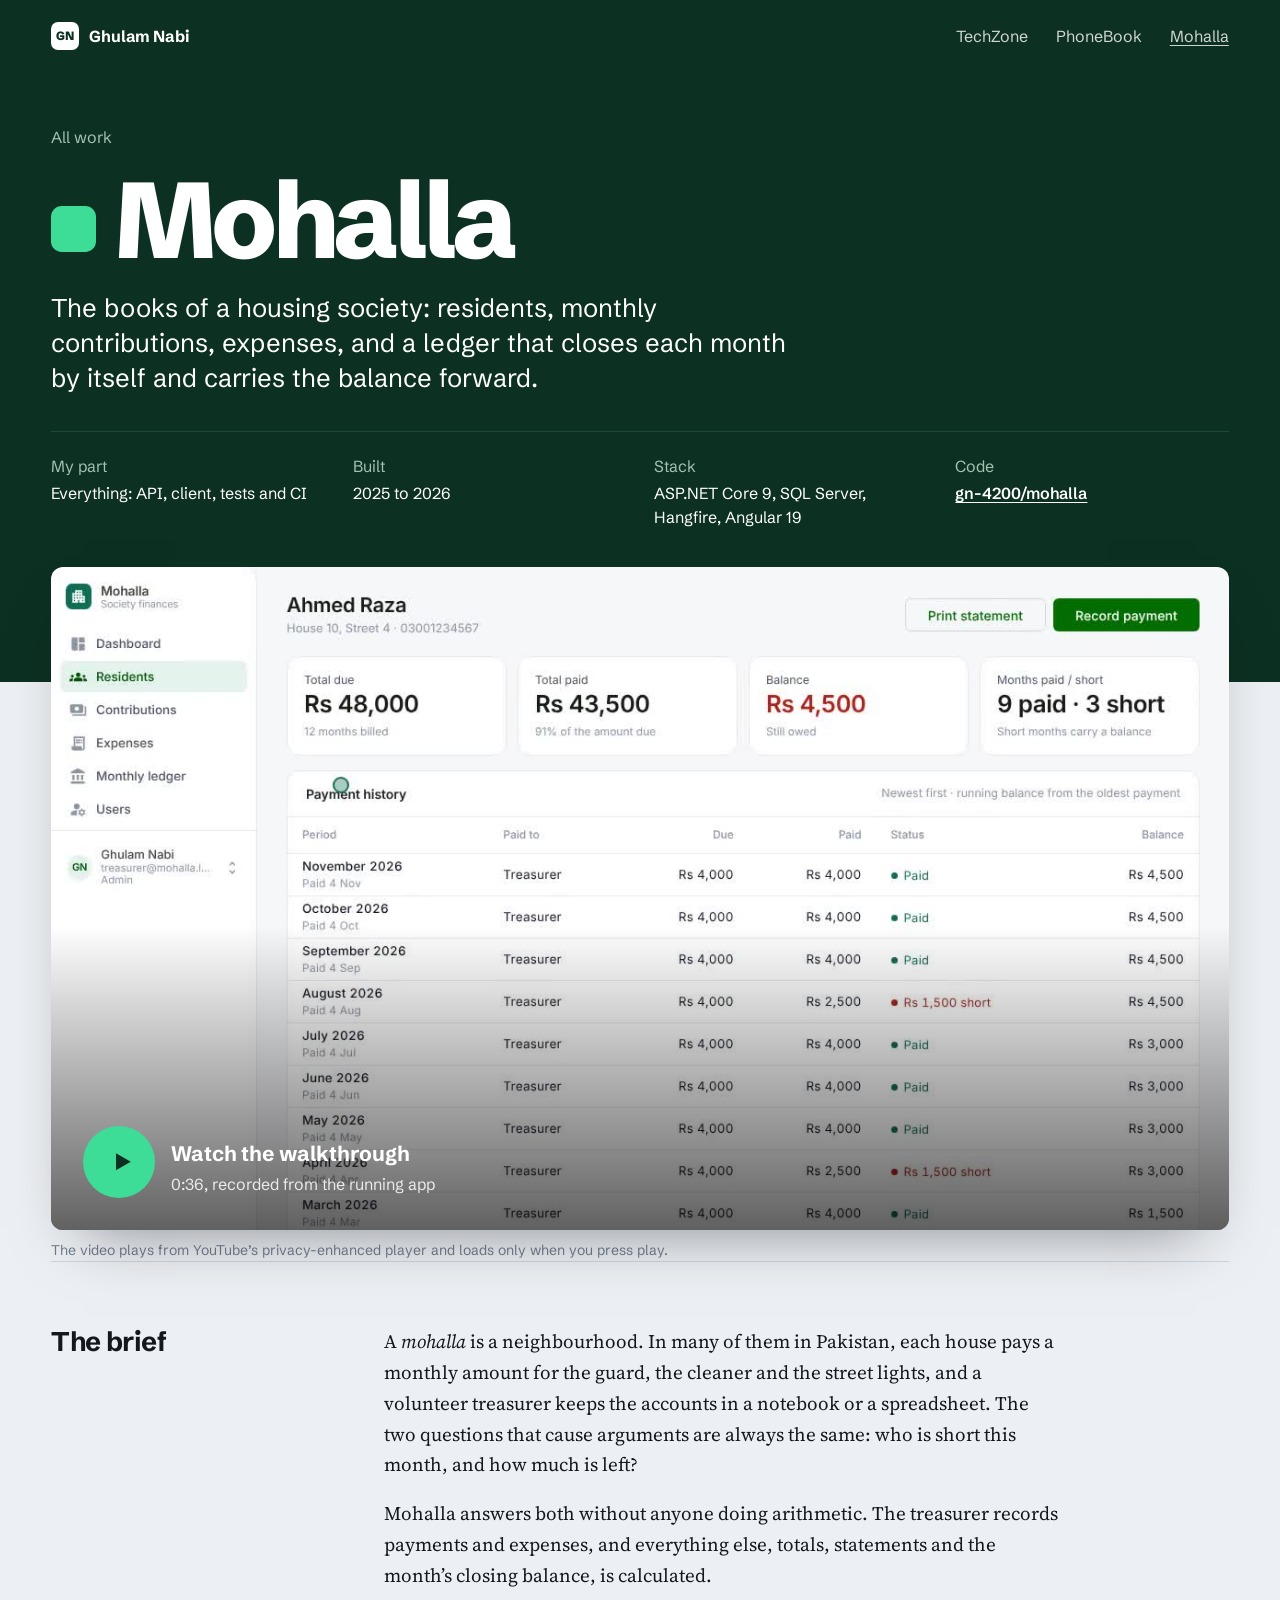
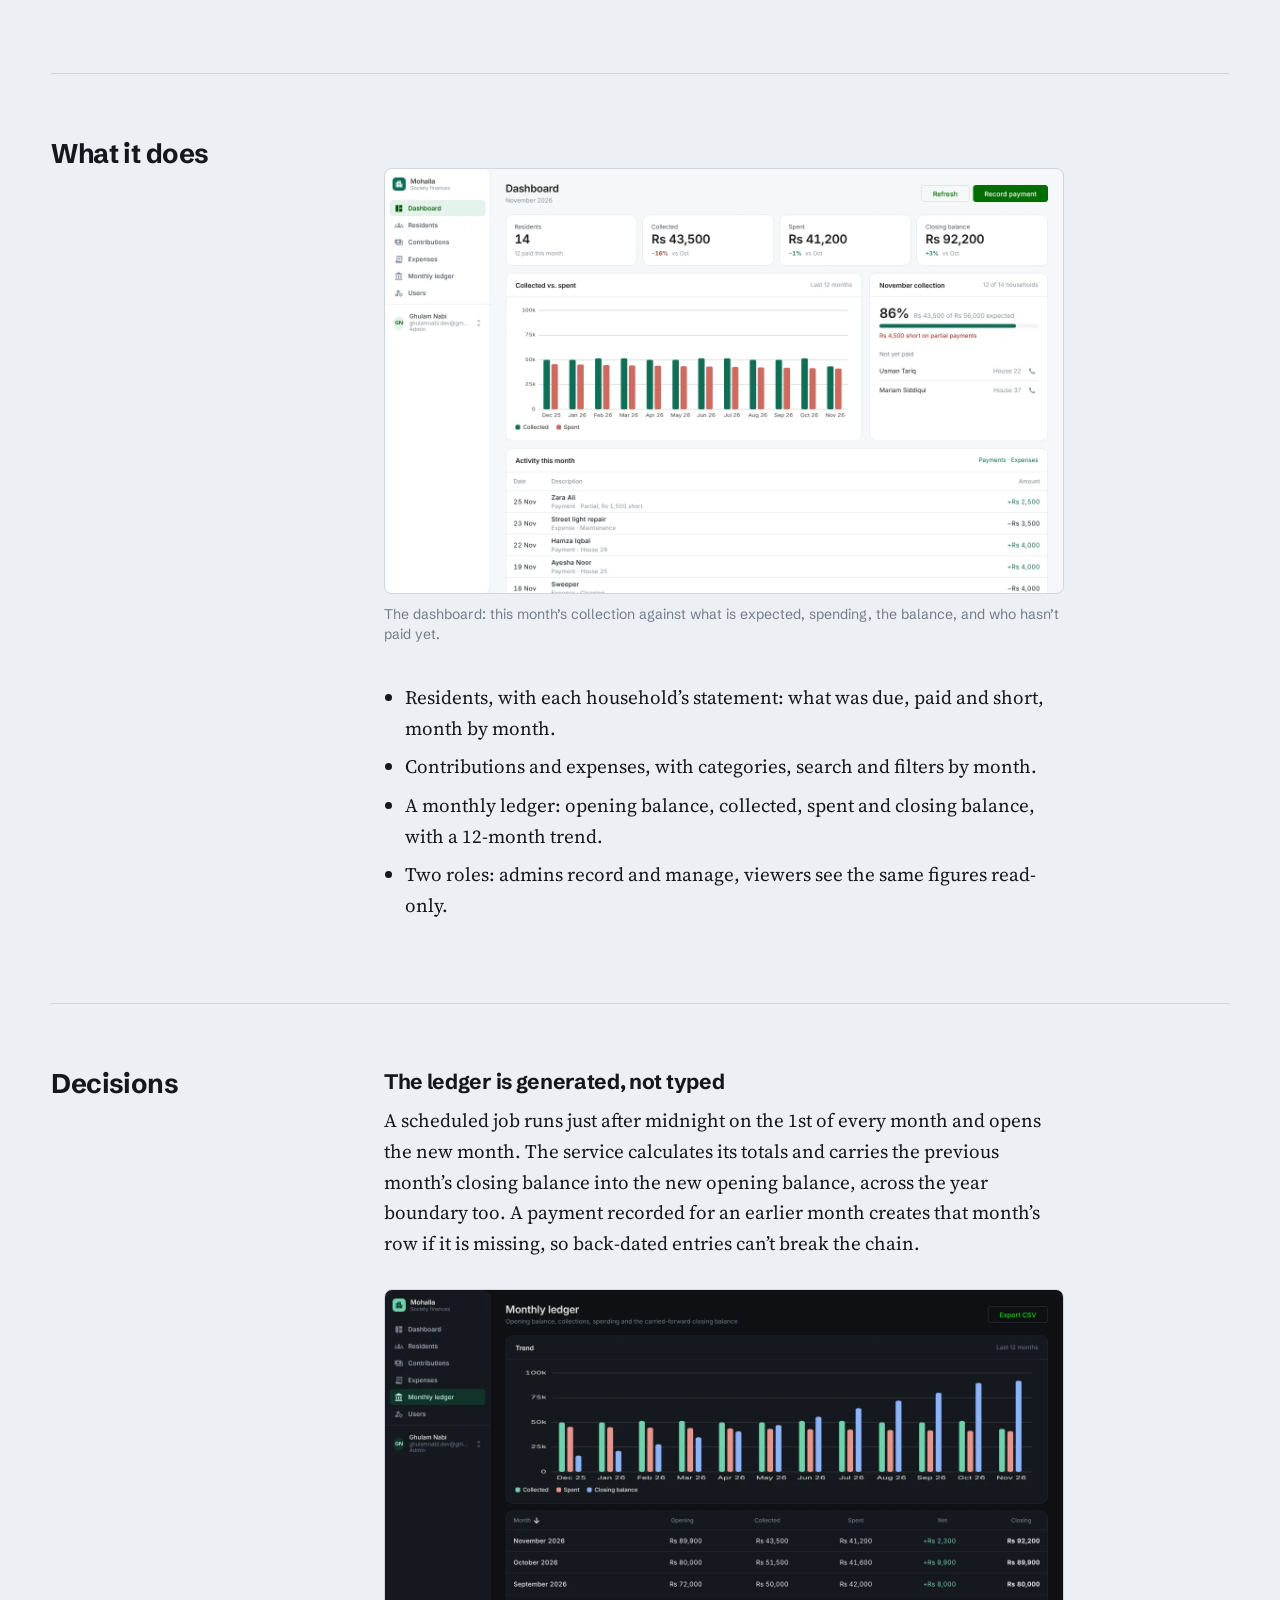
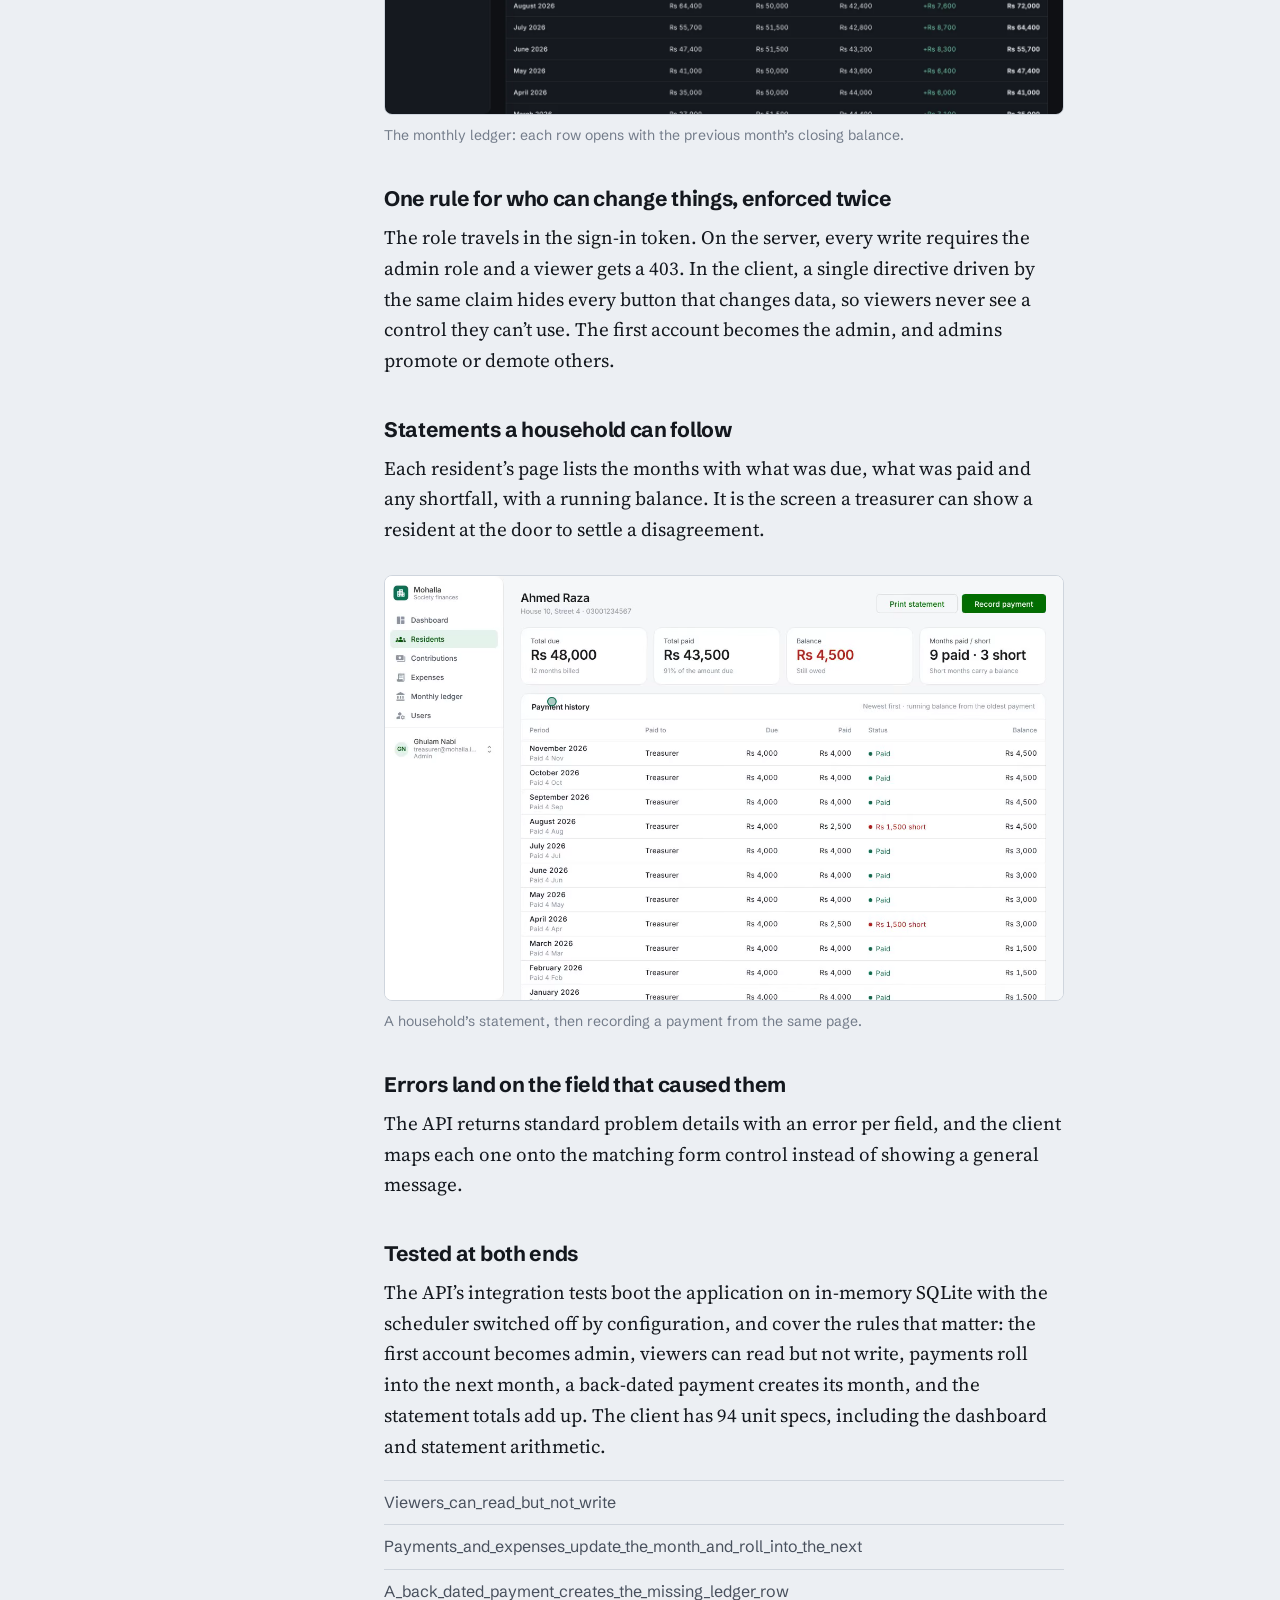
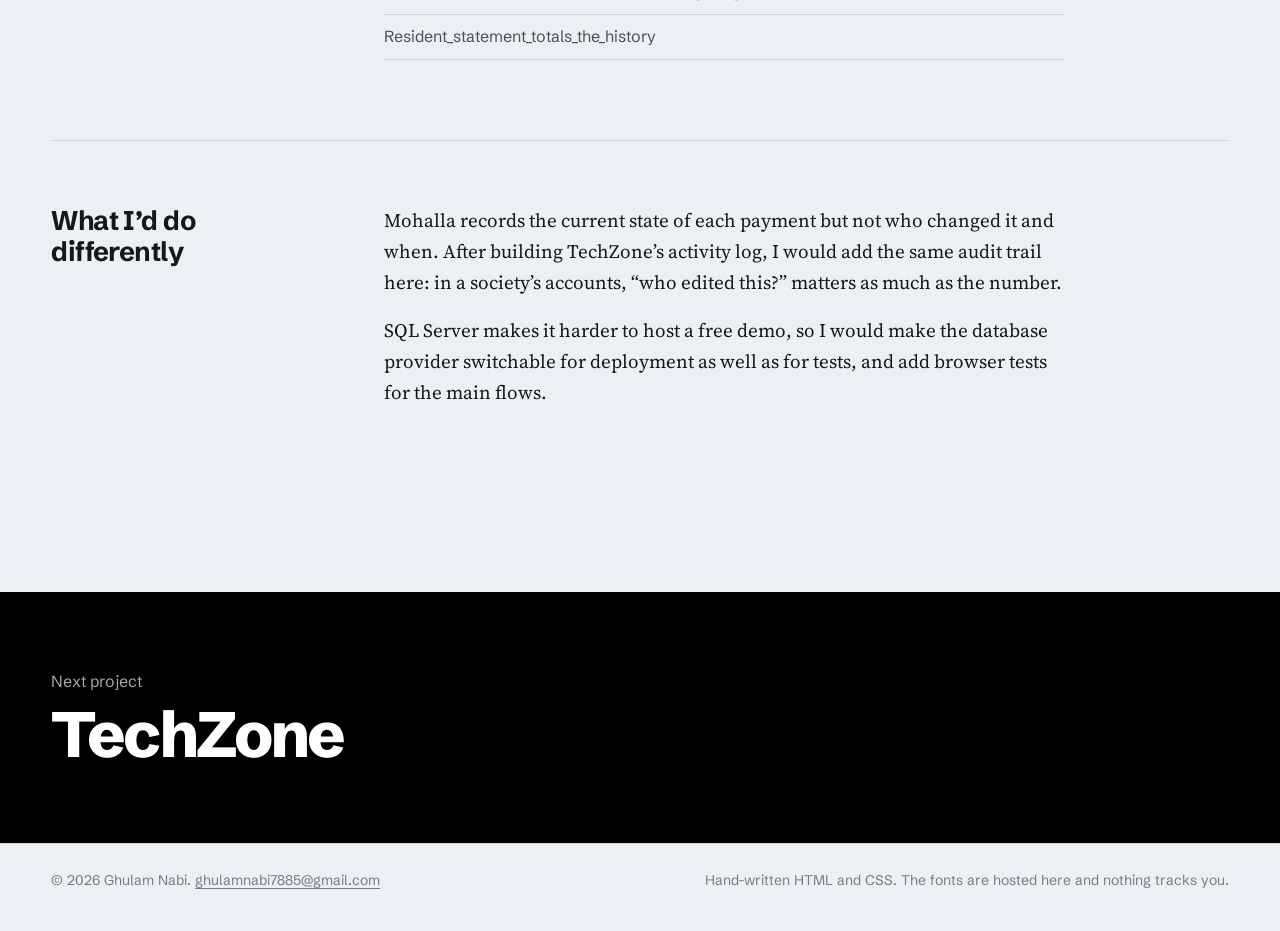
==== work/mohalla/index.html @ 9cb873d3 "Use the same e-mail address as the CV" ====
<!doctype html>
<html lang="en">
<head>
<meta charset="utf-8">
<meta name="viewport" content="width=device-width, initial-scale=1">
<title>Mohalla, housing-society finances: case study by Ghulam Nabi</title>
<meta name="description" content="How Mohalla works: a monthly ledger generated by a scheduled job, admin and viewer roles enforced in the API and the interface, and resident statements. ASP.NET Core 9, Angular 19, SQL Server.">
<meta name="color-scheme" content="light dark">
<meta property="og:title" content="Mohalla: case study">
<meta property="og:description" content="How Mohalla works: a monthly ledger generated by a scheduled job, admin and viewer roles enforced in the API and the interface, and resident statements. ASP.NET Core 9, Angular 19, SQL Server.">
<meta property="og:image" content="https://gn-4200.github.io/img/og-mohalla.png">
<meta property="og:url" content="https://gn-4200.github.io/work/mohalla/">
<meta name="twitter:card" content="summary_large_image">
<link rel="icon" href="../../favicon.svg" type="image/svg+xml">
<link rel="preload" href="../../fonts/schibsted-grotesk-latin-wght-normal.woff2" as="font" type="font/woff2" crossorigin>
<link rel="stylesheet" href="../../css/site.css">
</head>
<body>
<a class="skip" href="#case">Skip to the case study</a>
<header class="case-top band--mo">
  <div class="top">
    <div class="wrap">
      <a class="mark" href="../../" aria-label="Ghulam Nabi, home"><span class="mark__glyph" aria-hidden="true">GN</span><span class="mark__name">Ghulam Nabi</span></a>
      <nav aria-label="Projects">
        <a href="../techzone/">TechZone</a>
        <a href="../phonebook/">PhoneBook</a>
        <a href="../mohalla/" aria-current="page">Mohalla</a>
      </nav>
    </div>
  </div>
  <div class="case-hero">
    <div class="wrap">
      <a class="case-back" href="../../#work">All work</a>
      <h1><span class="band__mark" aria-hidden="true"></span>Mohalla</h1>
      <p class="lede">The books of a housing society: residents, monthly contributions, expenses, and a ledger that closes each month by itself and carries the balance forward.</p>
      <dl class="case-facts">
        <div><dt>My part</dt><dd>Everything: API, client, tests and CI</dd></div>
        <div><dt>Built</dt><dd>2025 to 2026</dd></div>
        <div><dt>Stack</dt><dd>ASP.NET Core 9, SQL Server, Hangfire, Angular 19</dd></div>
        <div><dt>Code</dt><dd><a href="https://github.com/gn-4200/mohalla">gn-4200/mohalla</a></dd></div>
      </dl>
    </div>
  </div>
</header>

<main id="case">
  <div class="watch band--mo">
    <div class="watch__box" id="player">
      <img src="../../media/mo-loop-statement-poster.jpg" alt="" loading="eager">
      <button class="watch__go" type="button" data-youtube="zd3m_JkKpFA" data-target="player" data-title="Mohalla walkthrough">
        <span class="watch__icon" aria-hidden="true"><svg viewBox="0 0 24 24" fill="currentColor"><path d="M7 4.5v15l13-7.5z"/></svg></span>
        <span><strong>Watch the walkthrough</strong><span>0:36, recorded from the running app</span></span>
      </button>
    </div>
    <p class="watch__note">The video plays from YouTube’s privacy-enhanced player and loads only when you press play.</p>
  </div>

  <article class="article case-wrap">
    <section aria-labelledby="s0"><h2 id="s0">The brief</h2><div class="prose"><p>A <em>mohalla</em> is a neighbourhood. In many of them in Pakistan, each house pays a monthly amount for the guard, the cleaner and the street lights, and a volunteer treasurer keeps the accounts in a notebook or a spreadsheet. The two questions that cause arguments are always the same: who is short this month, and how much is left?</p>
<p>Mohalla answers both without anyone doing arithmetic. The treasurer records payments and expenses, and everything else, totals, statements and the month’s closing balance, is calculated.</p></div></section>
    <section aria-labelledby="s1"><h2 id="s1">What it does</h2><div class="prose"><figure class="shot"><img src="../../img/mohalla/02-dashboard.webp" alt="Mohalla dashboard with totals, a chart and the households yet to pay" loading="lazy" decoding="async"><figcaption>The dashboard: this month’s collection against what is expected, spending, the balance, and who hasn’t paid yet.</figcaption></figure>
<ul>
<li>Residents, with each household’s statement: what was due, paid and short, month by month.</li>
<li>Contributions and expenses, with categories, search and filters by month.</li>
<li>A monthly ledger: opening balance, collected, spent and closing balance, with a 12-month trend.</li>
<li>Two roles: admins record and manage, viewers see the same figures read-only.</li>
</ul></div></section>
    <section aria-labelledby="s2"><h2 id="s2">Decisions</h2><div class="prose"><h3>The ledger is generated, not typed</h3>
<p>A scheduled job runs just after midnight on the 1st of every month and opens the new month. The service calculates its totals and carries the previous month’s closing balance into the new opening balance, across the year boundary too. A payment recorded for an earlier month creates that month’s row if it is missing, so back-dated entries can’t break the chain.</p>
<figure class="shot"><img src="../../img/mohalla/07-ledger-dark.webp" alt="Mohalla monthly ledger in dark mode with a trend chart and a table of months" loading="lazy" decoding="async"><figcaption>The monthly ledger: each row opens with the previous month’s closing balance.</figcaption></figure>
<h3>One rule for who can change things, enforced twice</h3>
<p>The role travels in the sign-in token. On the server, every write requires the admin role and a viewer gets a 403. In the client, a single directive driven by the same claim hides every button that changes data, so viewers never see a control they can’t use. The first account becomes the admin, and admins promote or demote others.</p>
<h3>Statements a household can follow</h3>
<p>Each resident’s page lists the months with what was due, what was paid and any shortfall, with a running balance. It is the screen a treasurer can show a resident at the door to settle a disagreement.</p>
<figure class="shot"><video data-loop muted loop playsinline preload="none" poster="../../media/mo-loop-statement-poster.jpg" aria-label="Mohalla resident statement, then the record payment dialog"><source src="../../media/mo-loop-statement.webm" type="video/webm"><source src="../../media/mo-loop-statement.mp4" type="video/mp4"></video><figcaption>A household’s statement, then recording a payment from the same page.</figcaption></figure>
<h3>Errors land on the field that caused them</h3>
<p>The API returns standard problem details with an error per field, and the client maps each one onto the matching form control instead of showing a general message.</p>
<h3>Tested at both ends</h3>
<p>The API’s integration tests boot the application on in-memory SQLite with the scheduler switched off by configuration, and cover the rules that matter: the first account becomes admin, viewers can read but not write, payments roll into the next month, a back-dated payment creates its month, and the statement totals add up. The client has 94 unit specs, including the dashboard and statement arithmetic.</p>
<ul class="tests">
<li>Viewers_can_read_but_not_write</li>
<li>Payments_and_expenses_update_the_month_and_roll_into_the_next</li>
<li>A_back_dated_payment_creates_the_missing_ledger_row</li>
<li>Resident_statement_totals_the_history</li>
</ul></div></section>
    <section aria-labelledby="s3"><h2 id="s3">What I’d do differently</h2><div class="prose"><p>Mohalla records the current state of each payment but not who changed it and when. After building TechZone’s activity log, I would add the same audit trail here: in a society’s accounts, “who edited this?” matters as much as the number.</p>
<p>SQL Server makes it harder to host a free demo, so I would make the database provider switchable for deployment as well as for tests, and add browser tests for the main flows.</p></div></section>
  </article>
</main>

<a class="next band--tz" href="../techzone/">
  <span class="wrap" style="display:block"><span class="next__label">Next project</span><strong>TechZone</strong></span>
</a>

<footer class="foot">
  <div class="wrap">
    <span>© 2026 Ghulam Nabi. <a href="mailto:ghulamnabi7885@gmail.com">ghulamnabi7885@gmail.com</a></span>
    <span>Hand-written HTML and CSS. The fonts are hosted here and nothing tracks you.</span>
  </div>
</footer>
<script src="../../js/site.js" defer></script>
</body>
</html>
---- css/site.css ----
/* gn-4200.github.io: Ghulam Nabi.
   The site is quiet ink on cool paper; each project brings its own colours (TechZone, PhoneBook, Mohalla). */

@font-face { font-family: "Schibsted Grotesk"; src: url("../fonts/schibsted-grotesk-latin-wght-normal.woff2") format("woff2"); font-weight: 400 900; font-display: swap; }
@font-face { font-family: "Source Serif 4"; src: url("../fonts/source-serif-4-latin-opsz-normal.woff2") format("woff2"); font-weight: 200 900; font-display: swap; }
@font-face { font-family: "Source Serif 4"; src: url("../fonts/source-serif-4-latin-opsz-italic.woff2") format("woff2"); font-weight: 200 900; font-style: italic; font-display: swap; }

:root {
  --paper: #eceff3;
  --surface: #f7f8fa;
  --ink: #14181e;
  --ink-2: #48505d;
  --ink-3: #737c8a;
  --rule: #cfd5dd;
  --focus: #14181e;

  /* the projects' own identities */
  --tz-bg: #000; --tz-ink: #fff; --tz-accent: #ffd400; --tz-sub: #a7a7a7; --tz-rule: #2b2b2b;
  --pb-bg: #4338ca; --pb-ink: #fff; --pb-accent: #fff; --pb-sub: #c7c9f4; --pb-rule: #5b52d6;
  --mo-bg: #0c3021; --mo-ink: #fff; --mo-accent: #3ddc97; --mo-sub: #a3c2b4; --mo-rule: #1c4a37;

  --sans: "Schibsted Grotesk", "Helvetica Neue", Arial, sans-serif;
  --serif: "Source Serif 4", Georgia, serif;

  --s-1: 14px; --s0: 16px; --s1: 18px; --s2: 21px; --s3: 27px; --s4: 36px; --s5: clamp(34px, 4.6vw, 52px); --s6: clamp(48px, 8.4vw, 116px);
  --gutter: clamp(16px, 4vw, 56px);
  --max: 1320px;
  --read: 680px;
  --r: 10px;
}

@media (prefers-color-scheme: dark) {
  :root {
    --paper: #111419; --surface: #171b21; --ink: #e9ecf0; --ink-2: #aeb5c0; --ink-3: #848c99; --rule: #2a3039; --focus: #e9ecf0;
  }
}

*, *::before, *::after { box-sizing: border-box; }
html { -webkit-text-size-adjust: 100%; scroll-behavior: smooth; }
@media (prefers-reduced-motion: reduce) { html { scroll-behavior: auto; } }
body {
  margin: 0; background: var(--paper); color: var(--ink);
  font: 400 var(--s1)/1.55 var(--sans); font-feature-settings: "ss01", "cv01";
  -webkit-font-smoothing: antialiased; text-rendering: optimizeLegibility;
}
img, video, iframe { display: block; max-width: 100%; }
a { color: inherit; text-decoration-thickness: 1px; text-underline-offset: .2em; }
a:hover { text-decoration-thickness: 2px; }
:focus-visible { outline: 2px solid var(--focus); outline-offset: 3px; border-radius: 3px; }
.band :focus-visible { outline-color: currentColor; }
p { margin: 0 0 1em; }
h1, h2, h3 { margin: 0; font-weight: 700; letter-spacing: -.02em; line-height: 1.08; }
.wrap { max-width: var(--max); margin: 0 auto; padding: 0 var(--gutter); }
.skip { position: absolute; left: -9999px; top: 8px; background: var(--ink); color: var(--paper); padding: 8px 12px; z-index: 10; }
.skip:focus { left: 8px; }
.visually-hidden { position: absolute !important; width: 1px; height: 1px; overflow: hidden; clip: rect(0 0 0 0); white-space: nowrap; }

/* ---------- header ---------- */
.top { position: relative; z-index: 2; }
.top .wrap { display: flex; align-items: center; gap: 24px; height: 72px; }
.mark { display: inline-flex; align-items: center; gap: 10px; font-weight: 700; font-size: var(--s0); text-decoration: none; letter-spacing: -.01em; }
.mark__glyph { width: 28px; height: 28px; border-radius: 7px; background: var(--ink); color: var(--paper); display: grid; place-items: center; font-size: 12px; font-weight: 800; letter-spacing: 0; }
.top nav { margin-left: auto; display: flex; gap: clamp(14px, 2.4vw, 28px); font-size: var(--s0); }
.top nav a { text-decoration: none; color: var(--ink-2); }
.top nav a:hover, .top nav a[aria-current="page"] { color: var(--ink); text-decoration: underline; }
@media (max-width: 560px) { .top nav .opt { display: none; } }

/* ---------- hero ---------- */
.hero { padding: clamp(24px, 5vw, 64px) 0 clamp(56px, 8vw, 104px); }
.hero .wrap { display: grid; grid-template-columns: minmax(0, 5fr) minmax(0, 7fr); gap: clamp(28px, 4.5vw, 72px); align-items: center; }
.hero h1 { font-size: var(--s6); font-weight: 800; letter-spacing: -.045em; line-height: .9; margin-bottom: clamp(20px, 2.6vw, 32px); }
.hero h1 span { display: block; }
.hero__lede { font-size: clamp(19px, 1.7vw, 23px); line-height: 1.45; max-width: 31em; color: var(--ink); margin-bottom: 28px; }
.facts { margin: 0 0 28px; display: grid; grid-template-columns: auto minmax(0, 1fr); gap: 8px 18px; font-size: var(--s0); line-height: 1.45; }
.facts dt { color: var(--ink-3); }
.facts dd { margin: 0; color: var(--ink-2); }
.facts dd strong { color: var(--ink); font-weight: 600; }
.links { display: flex; flex-wrap: wrap; gap: 10px 22px; font-size: var(--s0); font-weight: 600; }
.btn { display: inline-flex; align-items: center; gap: 8px; height: 46px; padding: 0 20px; border-radius: 999px; background: var(--ink); color: var(--paper); text-decoration: none; font-weight: 600; }
.btn:hover { text-decoration: none; filter: brightness(1.15); }
.links a:not(.btn) { align-self: center; }

/* the bench: one frame playing the three products in turn */
.bench { margin: 0; }
.bench__frame {
  position: relative; aspect-ratio: 16 / 9; border-radius: 14px; overflow: hidden;
  background: var(--tz-bg); padding: 10px; transition: background-color .5s ease;
  box-shadow: 0 30px 60px -30px rgba(20, 24, 30, .45);
}
.bench__frame video { width: 100%; height: 100%; object-fit: cover; border-radius: 6px; background: #fff; }
.bench[data-project="pb"] .bench__frame { background: var(--pb-bg); }
.bench[data-project="mo"] .bench__frame { background: var(--mo-bg); }
.bench__bar { display: flex; gap: 6px; margin-top: 14px; }
.bench__tab {
  flex: 1; min-width: 0; text-align: left; border: 0; background: none; padding: 10px 0 0; cursor: pointer;
  font: 600 var(--s-1)/1.3 var(--sans); color: var(--ink-3); border-top: 2px solid var(--rule); position: relative;
}
.bench__tab::before { content: ""; position: absolute; left: 0; top: -2px; height: 2px; width: 0; background: var(--ink); }
.bench__tab[aria-selected="true"] { color: var(--ink); }
.bench__tab[aria-selected="true"]::before { width: var(--progress, 0%); }
.bench__tab small { display: block; font-weight: 400; color: var(--ink-3); margin-top: 2px; }
.bench__tab:hover { color: var(--ink); }
@media (max-width: 900px) {
  .hero .wrap { grid-template-columns: minmax(0, 1fr); }
  .bench__tab small { display: none; }
}

/* ---------- section heads (home) ---------- */
.head { padding-top: clamp(40px, 6vw, 80px); padding-bottom: clamp(20px, 3vw, 32px); }
.head h2 { font-size: var(--s5); letter-spacing: -.035em; max-width: 14em; }
.head p { margin: 14px 0 0; max-width: 36em; color: var(--ink-2); font-size: var(--s1); }

/* ---------- project bands ---------- */
.band { color: var(--b-ink); background: var(--b-bg); }
.band--tz { --b-bg: var(--tz-bg); --b-ink: var(--tz-ink); --b-accent: var(--tz-accent); --b-sub: var(--tz-sub); --b-rule: var(--tz-rule); }
.band--pb { --b-bg: var(--pb-bg); --b-ink: var(--pb-ink); --b-accent: var(--pb-accent); --b-sub: var(--pb-sub); --b-rule: var(--pb-rule); }
.band--mo { --b-bg: var(--mo-bg); --b-ink: var(--mo-ink); --b-accent: var(--mo-accent); --b-sub: var(--mo-sub); --b-rule: var(--mo-rule); }
.band .wrap { display: grid; grid-template-columns: minmax(0, 7fr) minmax(0, 5fr); gap: clamp(28px, 4vw, 64px); padding-top: clamp(48px, 6vw, 88px); padding-bottom: clamp(48px, 6vw, 88px); align-items: start; }
.band__media { margin: 0; position: sticky; top: 28px; }
@media (max-width: 900px) { .band__media { position: static; } }
.band__media video, .band__media img { width: 100%; aspect-ratio: 16 / 9; object-fit: cover; border-radius: 8px; background: #fff; }
.band__media figcaption { margin-top: 12px; font-size: var(--s-1); color: var(--b-sub); }
.band__kind { margin: 0 0 14px; font-size: var(--s0); color: var(--b-sub); }
.band h3 { font-size: clamp(40px, 5.4vw, 76px); font-weight: 800; letter-spacing: -.045em; line-height: .95; }
.band__mark { display: inline-block; width: .42em; height: .42em; background: var(--b-accent); margin-right: .16em; vertical-align: .08em; }
.band--pb .band__mark, .band--mo .band__mark { border-radius: .1em; }
.band__lede { font-size: var(--s2); line-height: 1.4; margin: 18px 0 24px; max-width: 26em; }
.band ul { list-style: none; margin: 0 0 26px; padding: 0; border-top: 1px solid var(--b-rule); }
.band li { padding: 13px 0; border-bottom: 1px solid var(--b-rule); font-size: var(--s0); line-height: 1.5; }
.band li strong { display: block; font-size: var(--s1); font-weight: 600; margin-bottom: 2px; }
.band li span { color: var(--b-sub); }
.band__stack { font-size: var(--s-1); color: var(--b-sub); margin-bottom: 26px; }
.band__links { display: flex; flex-wrap: wrap; align-items: center; gap: 12px 22px; font-size: var(--s0); font-weight: 600; }
.band .btn { background: var(--b-accent); color: var(--b-bg); }
.band--pb .btn { color: var(--pb-bg); }
.band a:not(.btn) { color: var(--b-ink); }
.play { border: 0; background: none; color: inherit; font: inherit; padding: 0; cursor: pointer; text-decoration: underline; text-underline-offset: .2em; text-decoration-thickness: 1px; }
.play:hover { text-decoration-thickness: 2px; }
@media (max-width: 900px) { .band .wrap { grid-template-columns: minmax(0, 1fr); } }

/* ---------- other work, experience, education ---------- */
.rows { border-top: 1px solid var(--rule); margin: 0; padding: 0; list-style: none; }
.row { display: grid; grid-template-columns: minmax(120px, 2fr) minmax(0, 7fr) minmax(0, 3fr); gap: 8px 32px; padding: 24px 0; border-bottom: 1px solid var(--rule); }
.row__when { color: var(--ink-3); font-size: var(--s0); font-variant-numeric: tabular-nums; }
.row h3 { font-size: var(--s2); letter-spacing: -.015em; line-height: 1.25; margin-bottom: 6px; }
.row h3 small { font-weight: 400; color: var(--ink-2); font-size: var(--s1); letter-spacing: 0; }
.row p { color: var(--ink-2); font-size: var(--s0); margin: 0; max-width: 40em; }
.row p + p { margin-top: 8px; }
.row__aside { font-size: var(--s0); color: var(--ink-2); }
.row__aside a { font-weight: 600; color: var(--ink); }
.figure { display: grid; grid-template-columns: auto auto; gap: 2px 16px; justify-content: start; margin-top: 12px; font-size: var(--s-1); color: var(--ink-3); }
.figure b { font-size: var(--s3); color: var(--ink); font-weight: 700; letter-spacing: -.02em; line-height: 1; font-variant-numeric: tabular-nums; }
@media (max-width: 760px) { .row { grid-template-columns: minmax(0, 1fr); } }

.two { display: grid; grid-template-columns: minmax(0, 1fr) minmax(0, 1fr); gap: 0 clamp(28px, 4vw, 64px); }
@media (max-width: 860px) { .two { grid-template-columns: minmax(0, 1fr); } }
.list { list-style: none; margin: 0; padding: 0; border-top: 1px solid var(--rule); font-size: var(--s0); }
.list li { display: grid; grid-template-columns: 7.5em minmax(0, 1fr); gap: 16px; padding: 12px 0; border-bottom: 1px solid var(--rule); color: var(--ink-2); }
.list li > span:first-child { color: var(--ink-3); font-variant-numeric: tabular-nums; }
.list strong { color: var(--ink); font-weight: 600; }

/* ---------- contact + footer ---------- */
.contact { padding: clamp(64px, 9vw, 128px) 0 clamp(48px, 6vw, 80px); }
.contact h2 { font-size: var(--s5); letter-spacing: -.035em; max-width: 13em; }
.contact p { margin: 18px 0 30px; color: var(--ink-2); max-width: 34em; }
.contact__mail { font-size: clamp(26px, 4.6vw, 60px); font-weight: 700; letter-spacing: -.035em; line-height: 1.05; overflow-wrap: anywhere; }
.contact .links { margin-top: 28px; }
.foot { border-top: 1px solid var(--rule); padding: 26px 0 40px; color: var(--ink-3); font-size: var(--s-1); }
.foot .wrap { display: flex; flex-wrap: wrap; gap: 8px 24px; justify-content: space-between; }

/* ---------- case study pages ---------- */
.case-top { color: var(--b-ink); background: var(--b-bg); }
.case-top .top a, .case-top .top nav a { color: var(--b-ink); }
.case-top .mark__glyph { background: var(--b-ink); color: var(--b-bg); }
.case-top :focus-visible { outline-color: currentColor; }
.case-hero h1 .band__mark { vertical-align: .06em; }
.case-top .top nav a { opacity: .8; }
.case-top .top nav a:hover { opacity: 1; }
.case-hero .wrap { padding-top: clamp(24px, 4vw, 56px); padding-bottom: clamp(40px, 5vw, 64px); }
.case-hero h1 { font-size: var(--s6); font-weight: 800; letter-spacing: -.05em; line-height: .9; }
.band--tz .case-hero h1, .case-top.band--tz h1 { font-stretch: 80%; }
.case-hero .lede { font-size: clamp(20px, 2vw, 26px); line-height: 1.38; max-width: 30em; margin: 22px 0 34px; }
.case-facts { display: grid; grid-template-columns: repeat(4, minmax(0, 1fr)); gap: 18px 28px; margin: 0; padding-top: 22px; border-top: 1px solid var(--b-rule); font-size: var(--s0); }
.case-facts dt { color: var(--b-sub); margin-bottom: 4px; }
.case-facts dd { margin: 0; line-height: 1.45; }
.case-facts a { font-weight: 600; }
@media (max-width: 860px) { .case-facts { grid-template-columns: repeat(2, minmax(0, 1fr)); } }

.watch { position: relative; margin: 0 auto; max-width: var(--max); padding: 0 var(--gutter); transform: translateY(0); }
.watch__box { position: relative; aspect-ratio: 16 / 9; border-radius: 12px; overflow: hidden; background: #000; box-shadow: 0 30px 60px -32px rgba(20, 24, 30, .5); }
.watch__box img, .watch__box iframe { position: absolute; inset: 0; width: 100%; height: 100%; border: 0; object-fit: cover; object-position: top; }
.watch__go {
  position: absolute; inset: 0; display: flex; align-items: flex-end; gap: 16px; padding: clamp(16px, 3vw, 32px); border: 0; cursor: pointer; text-align: left;
  background: linear-gradient(to top, rgba(0,0,0,.62), rgba(0,0,0,0) 46%); color: #fff; font: inherit;
}
.watch__icon { flex: none; width: clamp(52px, 6vw, 72px); height: clamp(52px, 6vw, 72px); border-radius: 50%; background: var(--b-accent); color: var(--b-bg); display: grid; place-items: center; }
.watch__icon svg { width: 38%; height: 38%; margin-left: 6%; }
.watch__go strong { display: block; font-size: var(--s2); }
.watch__go span span { font-size: var(--s0); opacity: .85; }
.watch__go:hover .watch__icon { transform: scale(1.05); }
.watch__note { margin: 10px 0 0; font-size: var(--s-1); color: var(--ink-3); }
.case-wrap { padding-top: clamp(40px, 5vw, 72px); }

.article { max-width: var(--max); margin: 0 auto; padding: 0 var(--gutter) clamp(56px, 8vw, 104px); }
.article section { display: grid; grid-template-columns: minmax(0, 3fr) minmax(0, 9fr); gap: 12px clamp(24px, 4vw, 64px); padding: clamp(36px, 5vw, 64px) 0; border-top: 1px solid var(--rule); }
.article section > h2 { font-size: var(--s3); letter-spacing: -.02em; line-height: 1.15; }
.prose { min-width: 0; font-family: var(--serif); font-size: clamp(19px, 1.45vw, 21px); line-height: 1.62; max-width: var(--read); font-optical-sizing: auto; }
.prose p { margin-bottom: .95em; }
.prose h3 { font-family: var(--sans); font-size: var(--s2); letter-spacing: -.015em; line-height: 1.25; margin: 1.9em 0 .5em; }
.prose h3:first-child { margin-top: 0; }
.prose code { font-family: var(--sans); font-size: .82em; background: var(--surface); border: 1px solid var(--rule); border-radius: 4px; padding: .05em .35em; }
.prose ul { padding-left: 1.1em; margin: 0 0 1em; }
.prose li { margin-bottom: .4em; }
.prose a { color: var(--ink); }
.shot { margin: 1.6em 0 2em; }
.shot img, .shot video { width: 100%; border-radius: 8px; border: 1px solid var(--rule); background: #fff; }
.shot figcaption { font-family: var(--sans); font-size: var(--s-1); color: var(--ink-3); margin-top: 10px; line-height: 1.45; }
.shot--wide { margin-left: 0; margin-right: calc(-1 * min(28vw, 300px)); }
.shot--pair { display: grid; grid-template-columns: minmax(0, 3fr) minmax(0, 1fr); gap: 14px; align-items: start; }
.shot--pair figcaption { grid-column: 1 / -1; }
@media (max-width: 1100px) { .shot--wide { margin-right: 0; } }
@media (max-width: 860px) { .article section { grid-template-columns: minmax(0, 1fr); } }

.next { display: block; text-decoration: none; color: var(--b-ink); background: var(--b-bg); }
.next .wrap { padding-top: clamp(44px, 6vw, 80px); padding-bottom: clamp(44px, 6vw, 80px); }
.next__label { display: block; color: var(--b-sub); font-size: var(--s0); margin-bottom: 8px; }
.next strong { color: var(--b-ink); }
.next strong { font-size: clamp(36px, 5vw, 68px); font-weight: 800; letter-spacing: -.045em; line-height: 1; }
.next:hover strong { text-decoration: underline; text-decoration-thickness: 3px; text-underline-offset: .12em; }

/* a walkthrough opened in place of a band's loop */
.band__media iframe { width: 100%; aspect-ratio: 16 / 9; border: 0; border-radius: 8px; background: #000; }

/* case page: the walkthrough overlaps the bottom of the coloured header */
.case-hero .wrap { padding-bottom: clamp(96px, 12vw, 176px); }
.watch { margin-top: calc(-1 * clamp(72px, 9vw, 136px)); }
.case-back { display: inline-block; margin-bottom: 22px; font-size: var(--s0); color: var(--b-sub); text-decoration: none; }
.case-back:hover { color: var(--b-ink); text-decoration: underline; }
.prose pre { font: 14px/1.55 ui-monospace, "Cascadia Code", Menlo, Consolas, monospace; background: var(--surface); border: 1px solid var(--rule); border-radius: 8px; padding: 16px 18px; overflow-x: auto; margin: 1.2em 0 1.6em; }
.prose pre code { background: none; border: 0; padding: 0; font: inherit; }
.prose .note { font-family: var(--sans); font-size: var(--s0); color: var(--ink-2); border-left: 3px solid var(--rule); padding-left: 14px; }
.tests { font-family: var(--sans); font-size: var(--s0); list-style: none; padding: 0 !important; border-top: 1px solid var(--rule); }
.tests li { padding: 9px 0; margin: 0 !important; border-bottom: 1px solid var(--rule); color: var(--ink-2); }

/* long identifiers (test names, code) must wrap or scroll inside the column, never widen the page */
.article section > * { min-width: 0; }
.tests li, .prose code { overflow-wrap: anywhere; }
.prose pre { max-width: 100%; }

@media (max-width: 520px) {
  .case-top .mark__name { display: none; }
  .watch__go span span { display: none; }
  .watch__go strong { font-size: var(--s1); }
}
@media (prefers-color-scheme: dark) { .bench__frame, .watch__box { box-shadow: 0 0 0 1px var(--rule), 0 30px 60px -30px rgba(0, 0, 0, .6); } }
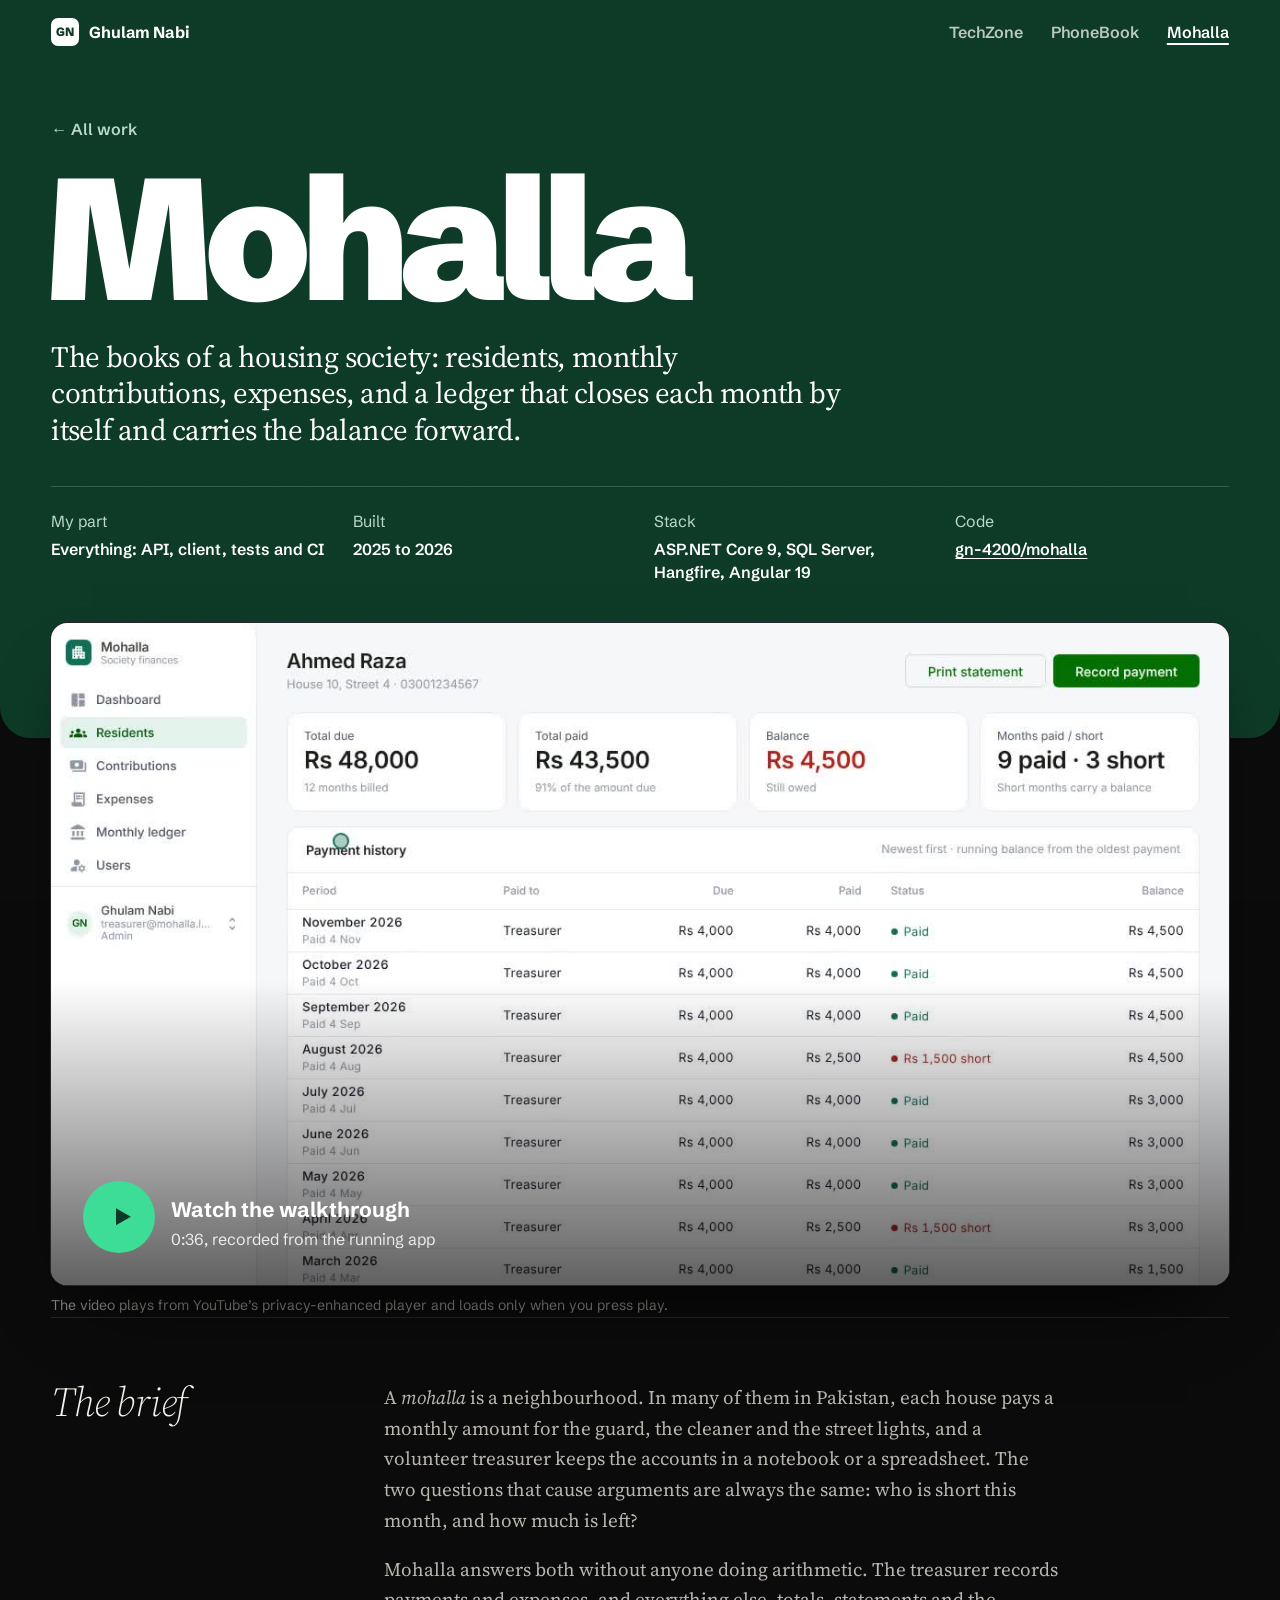
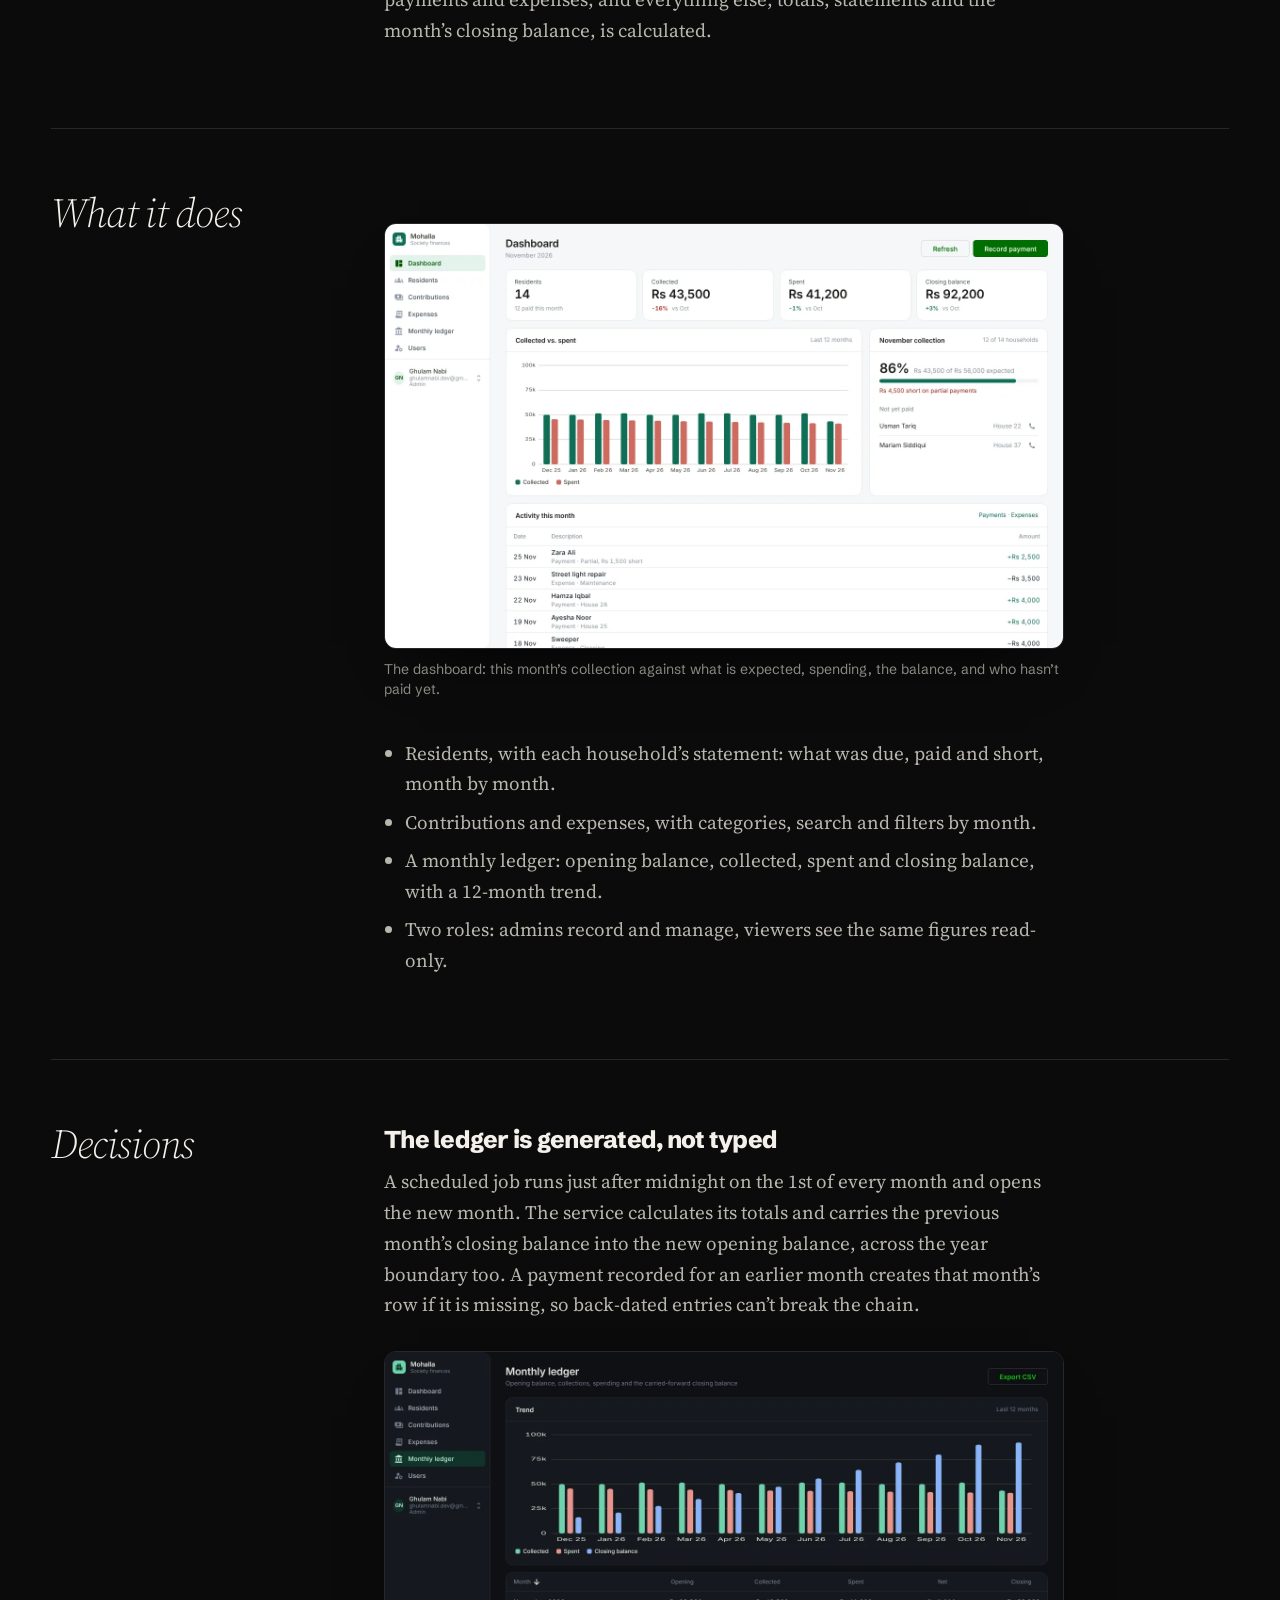
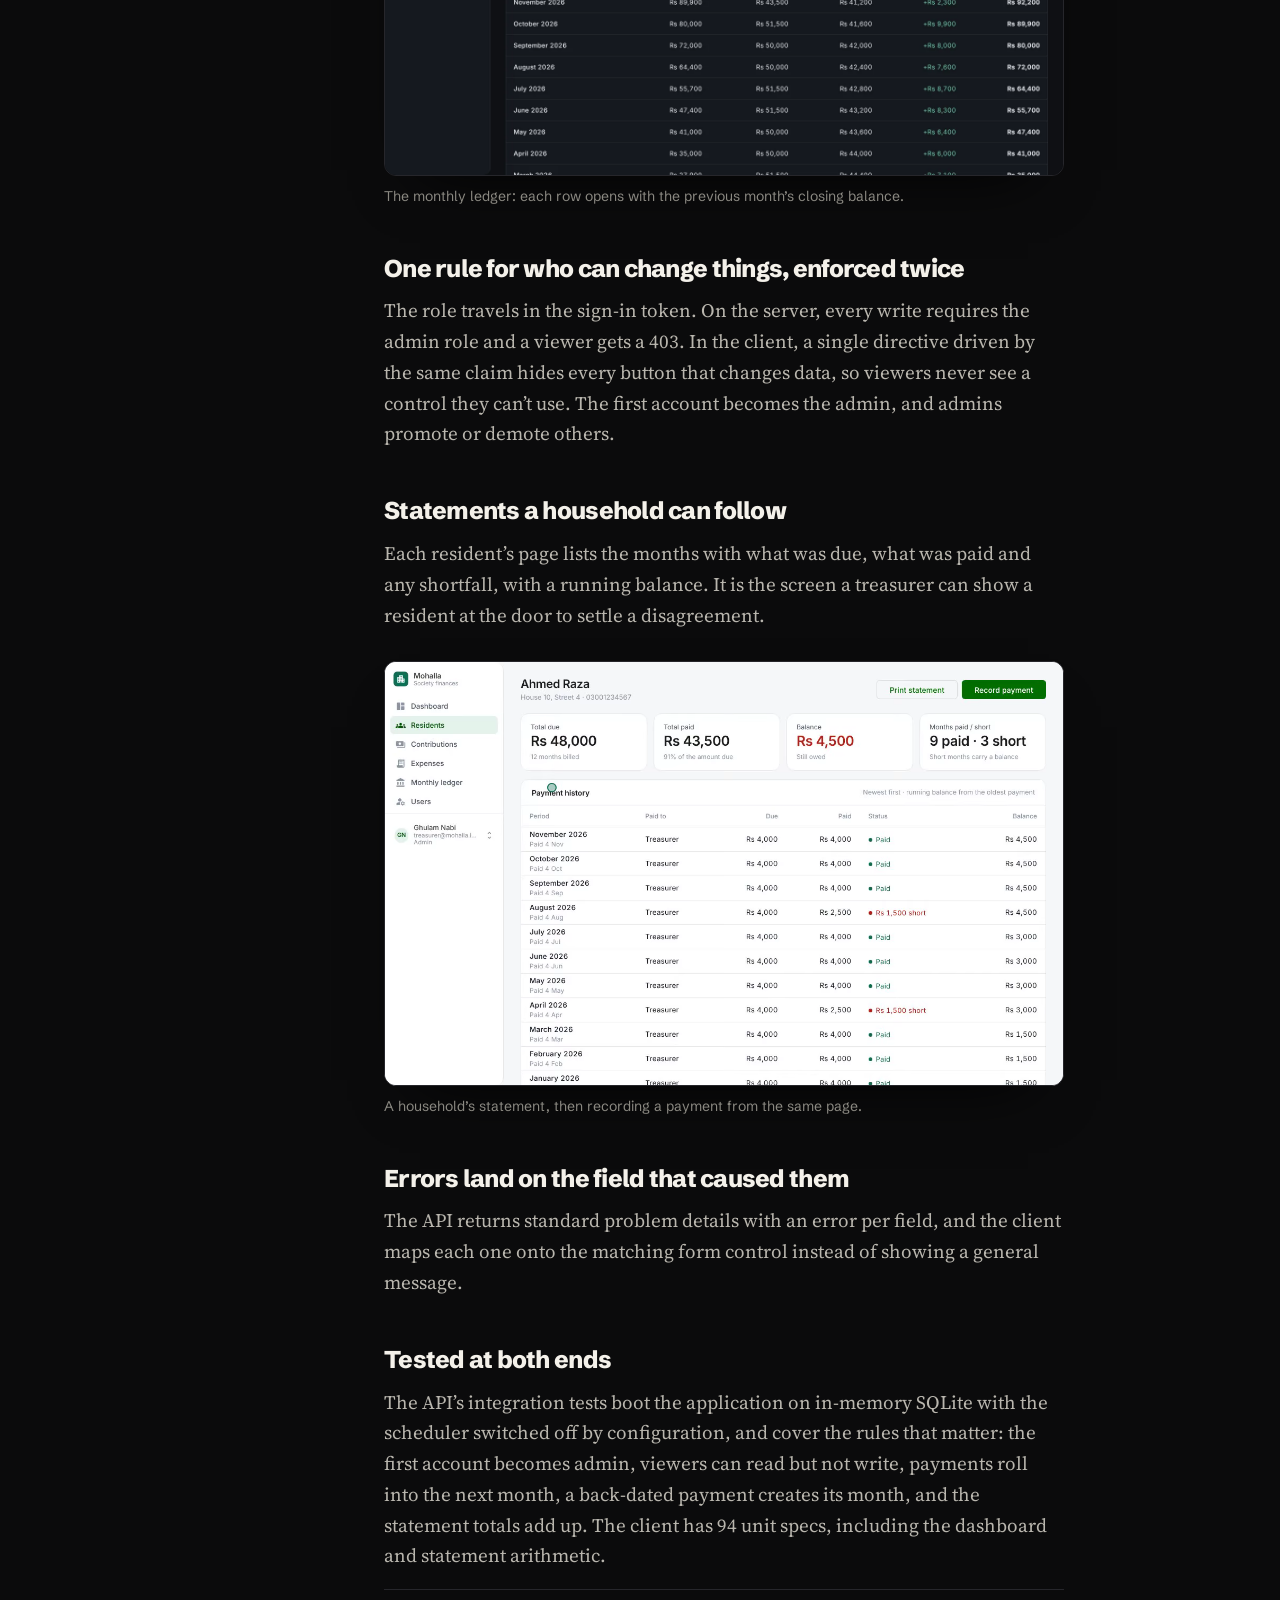
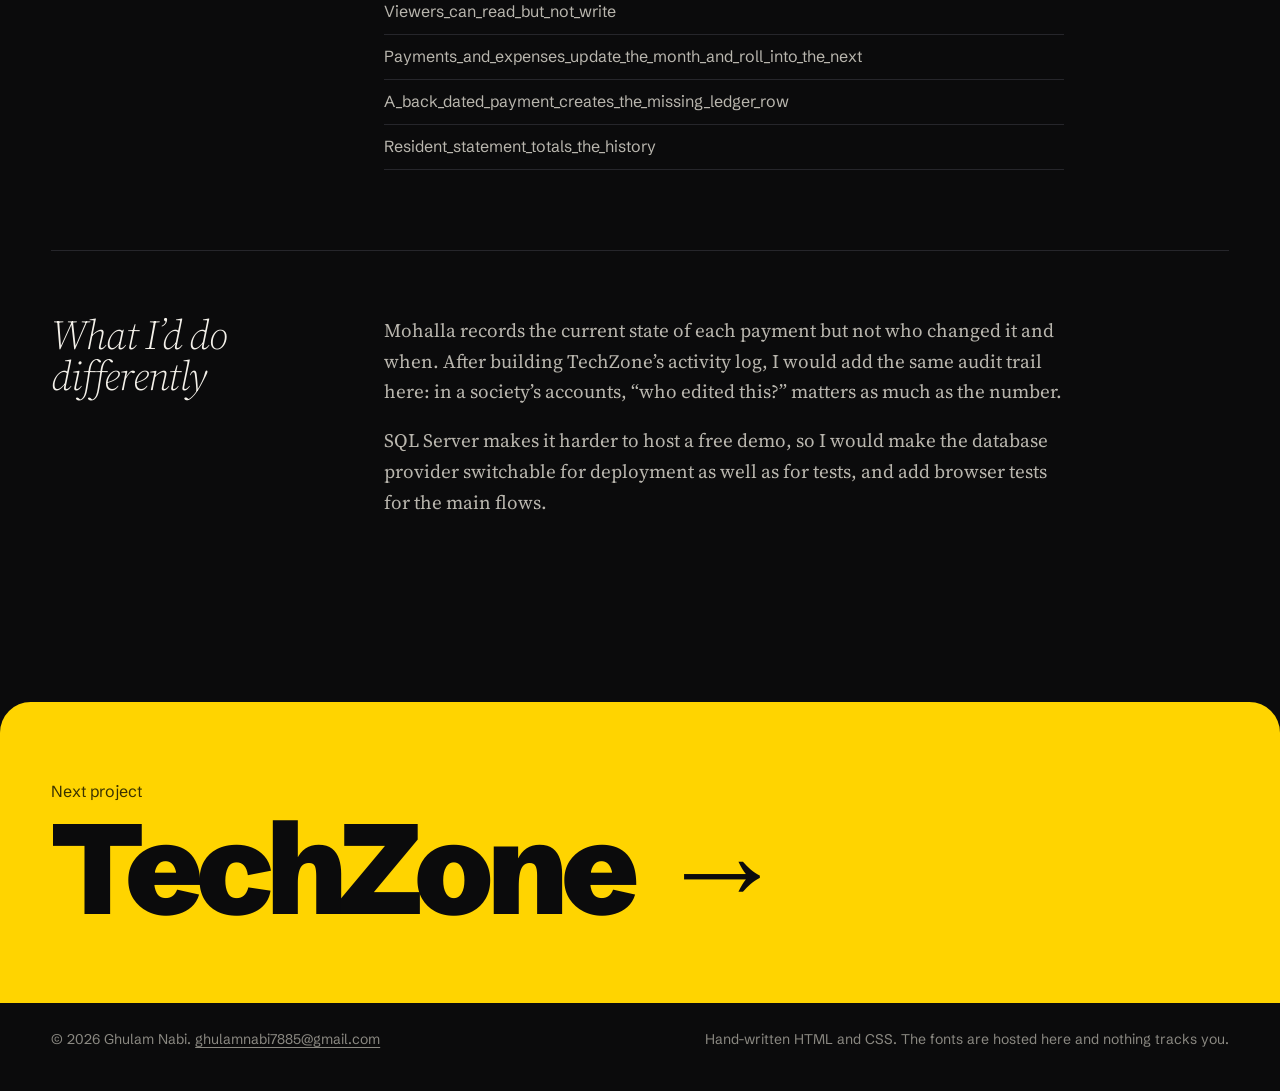
==== commit 1cb1923e: "Match the case studies to the new home page" ====
--- a/work/mohalla/index.html
+++ b/work/mohalla/index.html
@@ -5,7 +5,7 @@
 <meta name="viewport" content="width=device-width, initial-scale=1">
 <title>Mohalla, housing-society finances: case study by Ghulam Nabi</title>
 <meta name="description" content="How Mohalla works: a monthly ledger generated by a scheduled job, admin and viewer roles enforced in the API and the interface, and resident statements. ASP.NET Core 9, Angular 19, SQL Server.">
-<meta name="color-scheme" content="light dark">
+<meta name="color-scheme" content="dark">
 <meta property="og:title" content="Mohalla: case study">
 <meta property="og:description" content="How Mohalla works: a monthly ledger generated by a scheduled job, admin and viewer roles enforced in the API and the interface, and resident statements. ASP.NET Core 9, Angular 19, SQL Server.">
 <meta property="og:image" content="https://gn-4200.github.io/img/og-mohalla.png">
--- a/css/site.css
+++ b/css/site.css
@@ -253,3 +253,53 @@
   .watch__go strong { font-size: var(--s1); }
 }
 @media (prefers-color-scheme: dark) { .bench__frame, .watch__box { box-shadow: 0 0 0 1px var(--rule), 0 30px 60px -30px rgba(0, 0, 0, .6); } }
+
+/* ---------- matched to the home page (css/home.css): dark ground, loud type, the projects' colours ---------- */
+:root {
+  color-scheme: dark;
+  --paper: #0b0b0c; --surface: #131315; --ink: #f4f1ea; --ink-2: #b9b6ae; --ink-3: #8b8982; --rule: #26262b; --focus: #f4f1ea;
+  --hot: #ff4a1c;
+  --tz-bg: #ffd400; --tz-ink: #0b0b0c; --tz-accent: #0b0b0c; --tz-sub: #3a3200; --tz-rule: rgba(0, 0, 0, .22);
+  --pb-bg: #4338ca; --pb-ink: #fff; --pb-accent: #fff; --pb-sub: #d9daff; --pb-rule: rgba(255, 255, 255, .24);
+  --mo-bg: #0d3a27; --mo-ink: #fff; --mo-accent: #3ddc97; --mo-sub: #b9d8ca; --mo-rule: rgba(255, 255, 255, .17);
+}
+body { overflow-x: clip; }
+body::before { content: ""; position: fixed; inset: 0; z-index: 60; pointer-events: none; opacity: .07; mix-blend-mode: overlay;
+  background-image: url("data:image/svg+xml,%3Csvg xmlns='http://www.w3.org/2000/svg' width='160' height='160'%3E%3Cfilter id='n'%3E%3CfeTurbulence type='fractalNoise' baseFrequency='.9' numOctaves='2' stitchTiles='stitch'/%3E%3C/filter%3E%3Crect width='100%25' height='100%25' filter='url(%23n)'/%3E%3C/svg%3E"); }
+::selection { background: var(--hot); color: #fff; }
+.skip { left: 12px; top: -80px; border-radius: 8px; font-weight: 600; }
+.skip:focus { left: 12px; top: 12px; }
+
+.case-top { border-radius: 0 0 clamp(18px, 2.4vw, 36px) clamp(18px, 2.4vw, 36px); }
+.case-top .top .wrap { height: 64px; font-size: 15px; font-weight: 600; }
+.case-top .top nav a { opacity: .72; }
+.case-top .top nav a[aria-current="page"] { opacity: 1; text-decoration: underline; text-decoration-thickness: 2px; text-underline-offset: .3em; }
+.case-hero h1 { font-size: clamp(60px, 13.5vw, 220px); font-weight: 900; letter-spacing: -.065em; line-height: .86; margin-left: -.04em; }
+.case-hero h1 .band__mark { display: none; }
+.band--tz .case-hero h1, .case-top.band--tz h1 { font-stretch: normal; }
+.case-hero .lede { font: 400 clamp(22px, 2.3vw, 34px)/1.24 var(--serif); letter-spacing: -.02em; max-width: 27em; margin: 26px 0 38px; text-wrap: pretty; }
+.case-facts dd { font-weight: 600; }
+.case-back { font-weight: 600; }
+.case-back::before { content: "← "; }
+
+.watch__box { border-radius: 16px; box-shadow: 0 0 0 1px var(--rule), 0 40px 80px -40px #000; }
+.watch__icon { transition: transform .3s cubic-bezier(.2, .8, .2, 1); }
+.watch.band--tz .watch__icon { background: #ffd400; color: #0b0b0c; }
+.watch.band--pb .watch__icon { background: #fff; color: #2f27a0; }
+
+.article section > h2 { font: italic 300 clamp(28px, 3.2vw, 46px)/1 var(--serif); letter-spacing: -.03em; position: sticky; top: 24px; align-self: start; }
+@media (max-width: 860px) { .article section > h2 { position: static; } }
+.prose { color: var(--ink-2); }
+.prose strong, .prose h3 { color: var(--ink); }
+.prose h3 { font-size: clamp(21px, 1.9vw, 26px); font-weight: 800; letter-spacing: -.03em; }
+.prose a { color: var(--ink); text-decoration-color: var(--hot); text-decoration-thickness: 2px; }
+.prose code { color: var(--ink); }
+.prose .note { border-left-color: var(--hot); }
+.shot img, .shot video { border-radius: 12px; border-color: var(--rule); box-shadow: 0 30px 60px -36px #000; }
+
+.next { border-radius: clamp(18px, 2.4vw, 36px) clamp(18px, 2.4vw, 36px) 0 0; }
+.next strong { font-size: clamp(48px, 10vw, 150px); font-weight: 900; letter-spacing: -.06em; line-height: .9; display: inline-block; transition: transform .45s cubic-bezier(.2, .8, .2, 1); }
+.next strong::after { content: " →"; font-weight: 400; }
+.next:hover strong { text-decoration: none; transform: translateX(.12em); }
+.foot { border-top: 0; }
+@media (prefers-reduced-motion: reduce) { .next strong, .watch__icon { transition: none; } }
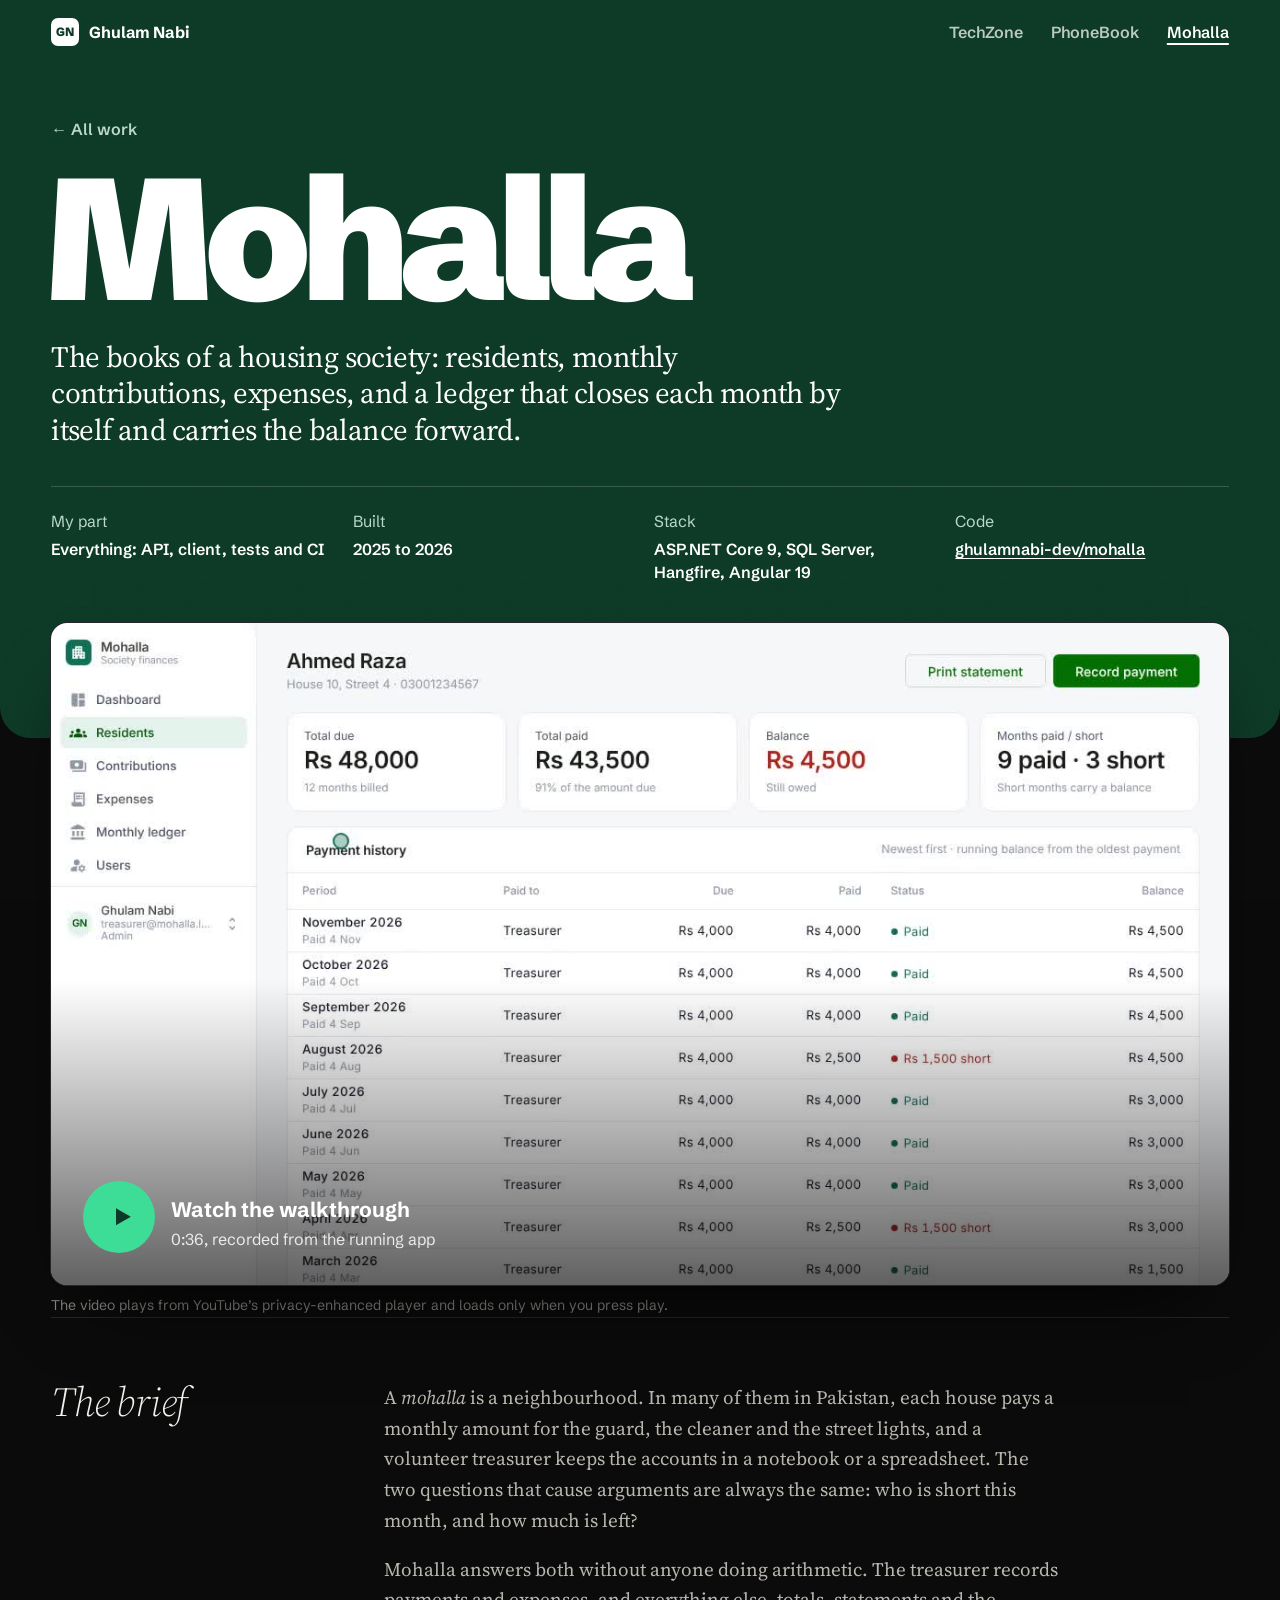
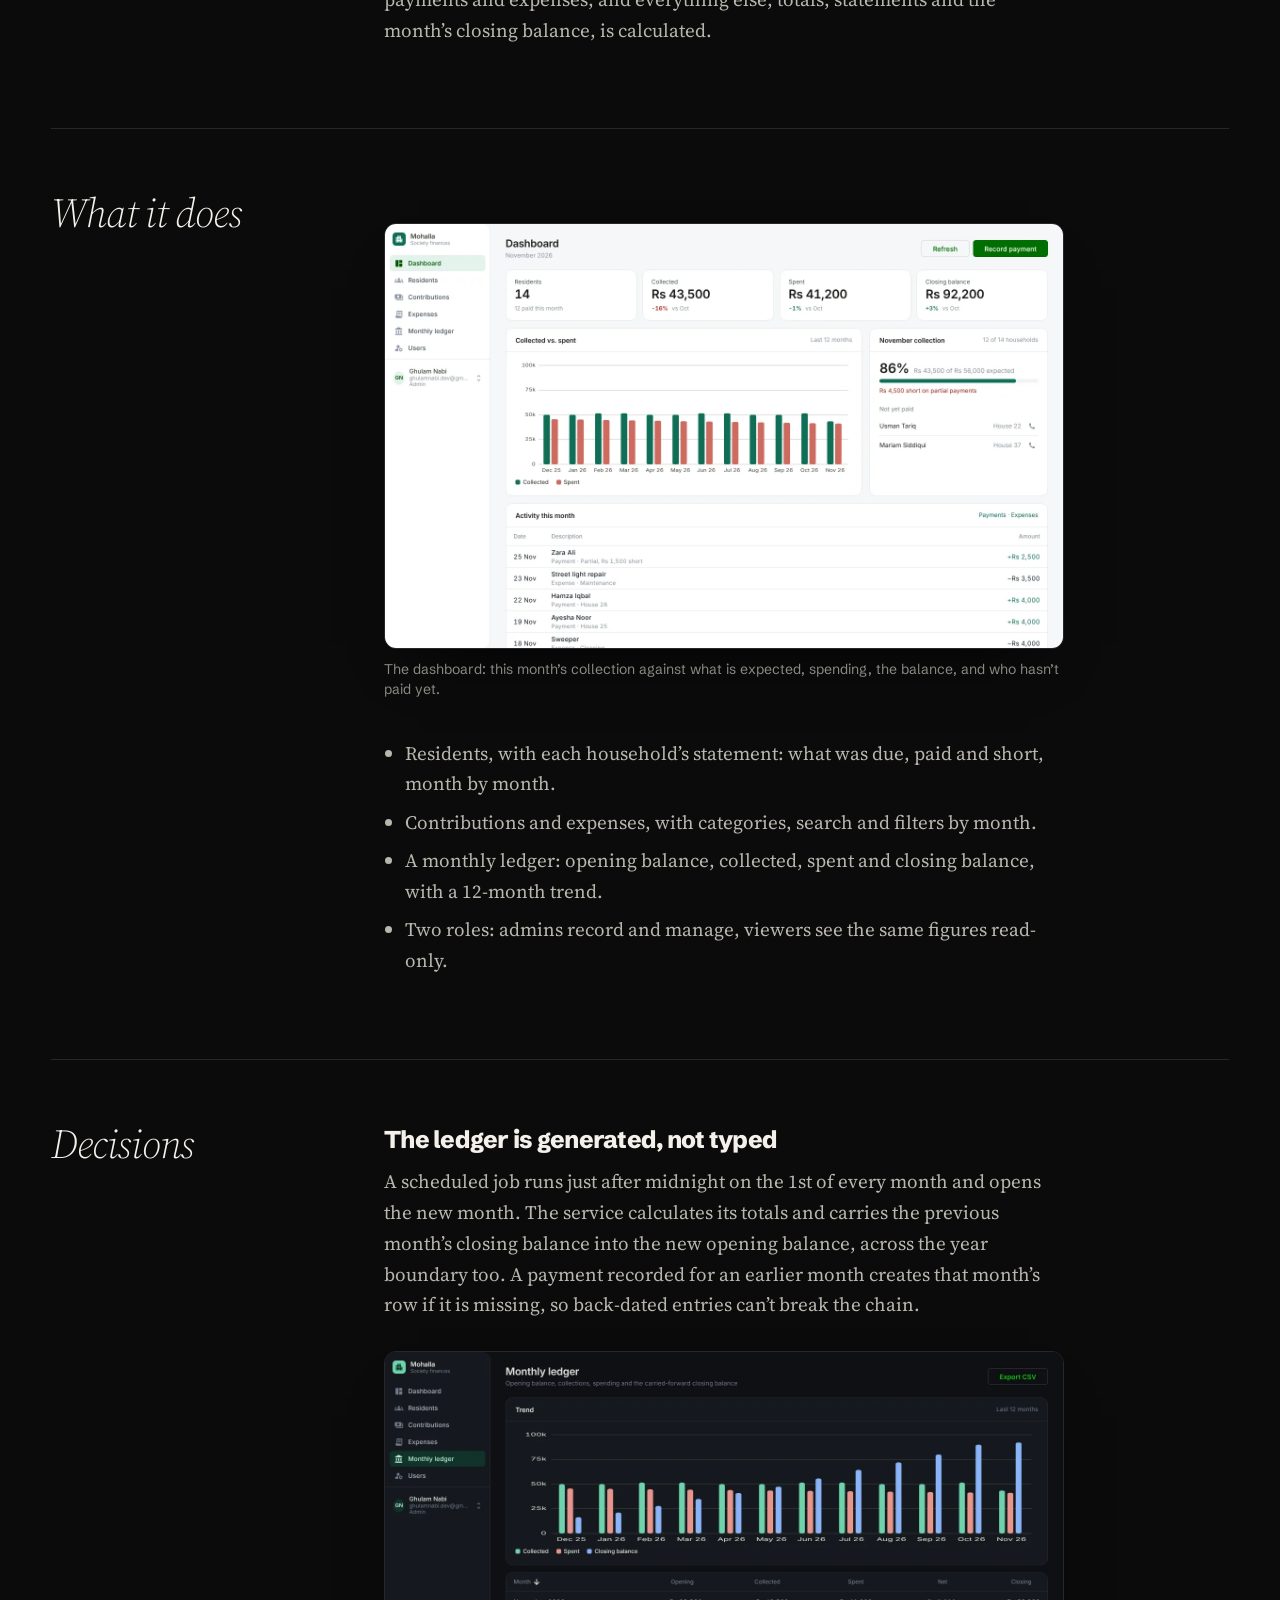
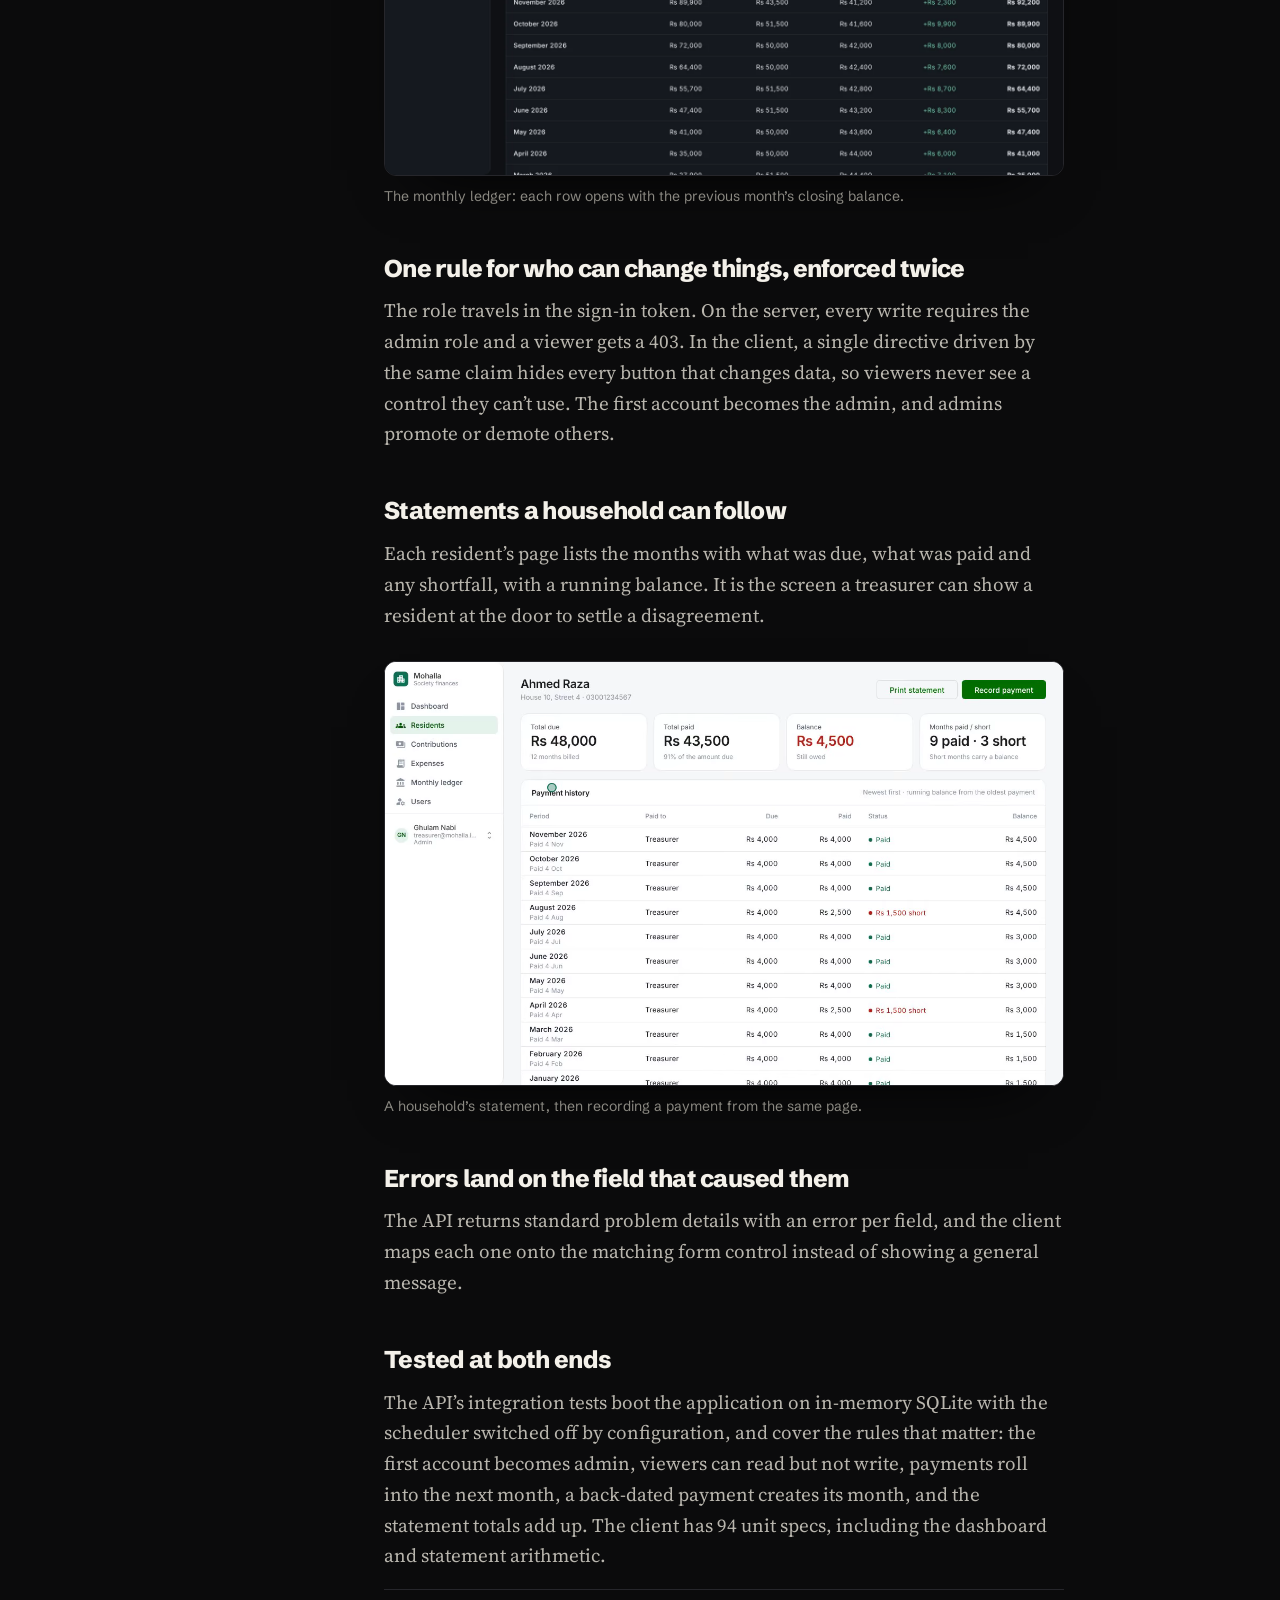
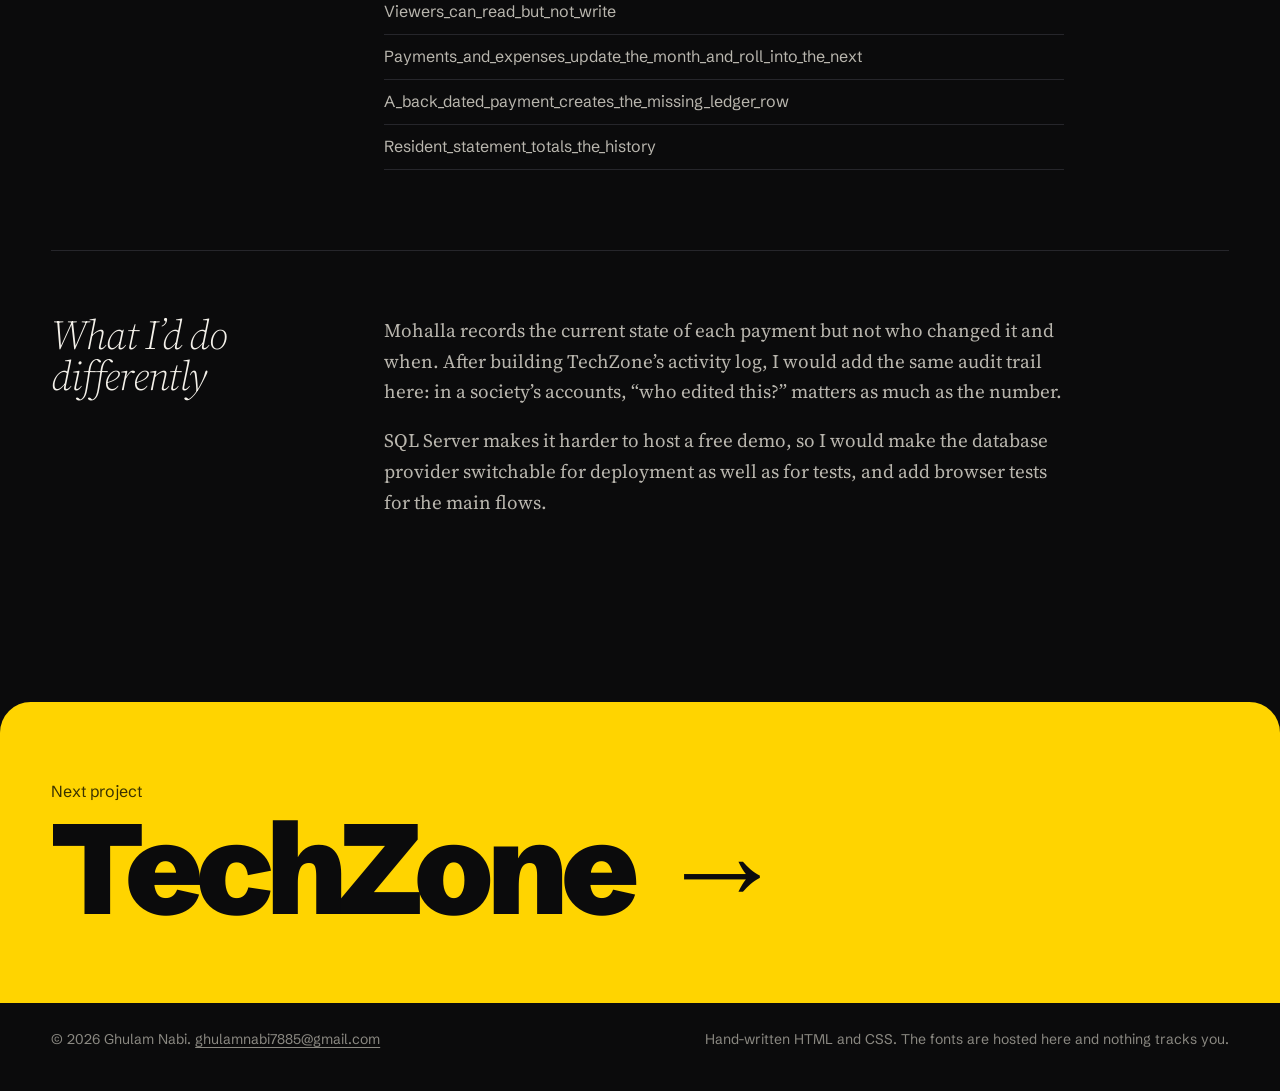
==== commit 8fe52e12: "Update links for the new username, ghulamnabi-dev" ====
--- a/work/mohalla/index.html
+++ b/work/mohalla/index.html
@@ -8,8 +8,8 @@
 <meta name="color-scheme" content="dark">
 <meta property="og:title" content="Mohalla: case study">
 <meta property="og:description" content="How Mohalla works: a monthly ledger generated by a scheduled job, admin and viewer roles enforced in the API and the interface, and resident statements. ASP.NET Core 9, Angular 19, SQL Server.">
-<meta property="og:image" content="https://gn-4200.github.io/img/og-mohalla.png">
-<meta property="og:url" content="https://gn-4200.github.io/work/mohalla/">
+<meta property="og:image" content="https://ghulamnabi-dev.github.io/img/og-mohalla.png">
+<meta property="og:url" content="https://ghulamnabi-dev.github.io/work/mohalla/">
 <meta name="twitter:card" content="summary_large_image">
 <link rel="icon" href="../../favicon.svg" type="image/svg+xml">
 <link rel="preload" href="../../fonts/schibsted-grotesk-latin-wght-normal.woff2" as="font" type="font/woff2" crossorigin>
@@ -37,7 +37,7 @@
         <div><dt>My part</dt><dd>Everything: API, client, tests and CI</dd></div>
         <div><dt>Built</dt><dd>2025 to 2026</dd></div>
         <div><dt>Stack</dt><dd>ASP.NET Core 9, SQL Server, Hangfire, Angular 19</dd></div>
-        <div><dt>Code</dt><dd><a href="https://github.com/gn-4200/mohalla">gn-4200/mohalla</a></dd></div>
+        <div><dt>Code</dt><dd><a href="https://github.com/ghulamnabi-dev/mohalla">ghulamnabi-dev/mohalla</a></dd></div>
       </dl>
     </div>
   </div>
--- a/css/site.css
+++ b/css/site.css
@@ -1,4 +1,4 @@
-/* gn-4200.github.io: Ghulam Nabi.
+/* ghulamnabi-dev.github.io: Ghulam Nabi.
    The site is quiet ink on cool paper; each project brings its own colours (TechZone, PhoneBook, Mohalla). */
 
 @font-face { font-family: "Schibsted Grotesk"; src: url("../fonts/schibsted-grotesk-latin-wght-normal.woff2") format("woff2"); font-weight: 400 900; font-display: swap; }
@@ -258,7 +258,7 @@
 :root {
   color-scheme: dark;
   --paper: #0b0b0c; --surface: #131315; --ink: #f4f1ea; --ink-2: #b9b6ae; --ink-3: #8b8982; --rule: #26262b; --focus: #f4f1ea;
-  --hot: #ff4a1c;
+  --hot: #8b8982;
   --tz-bg: #ffd400; --tz-ink: #0b0b0c; --tz-accent: #0b0b0c; --tz-sub: #3a3200; --tz-rule: rgba(0, 0, 0, .22);
   --pb-bg: #4338ca; --pb-ink: #fff; --pb-accent: #fff; --pb-sub: #d9daff; --pb-rule: rgba(255, 255, 255, .24);
   --mo-bg: #0d3a27; --mo-ink: #fff; --mo-accent: #3ddc97; --mo-sub: #b9d8ca; --mo-rule: rgba(255, 255, 255, .17);
@@ -266,7 +266,7 @@
 body { overflow-x: clip; }
 body::before { content: ""; position: fixed; inset: 0; z-index: 60; pointer-events: none; opacity: .07; mix-blend-mode: overlay;
   background-image: url("data:image/svg+xml,%3Csvg xmlns='http://www.w3.org/2000/svg' width='160' height='160'%3E%3Cfilter id='n'%3E%3CfeTurbulence type='fractalNoise' baseFrequency='.9' numOctaves='2' stitchTiles='stitch'/%3E%3C/filter%3E%3Crect width='100%25' height='100%25' filter='url(%23n)'/%3E%3C/svg%3E"); }
-::selection { background: var(--hot); color: #fff; }
+::selection { background: var(--ink); color: var(--paper); }
 .skip { left: 12px; top: -80px; border-radius: 8px; font-weight: 600; }
 .skip:focus { left: 12px; top: 12px; }
 
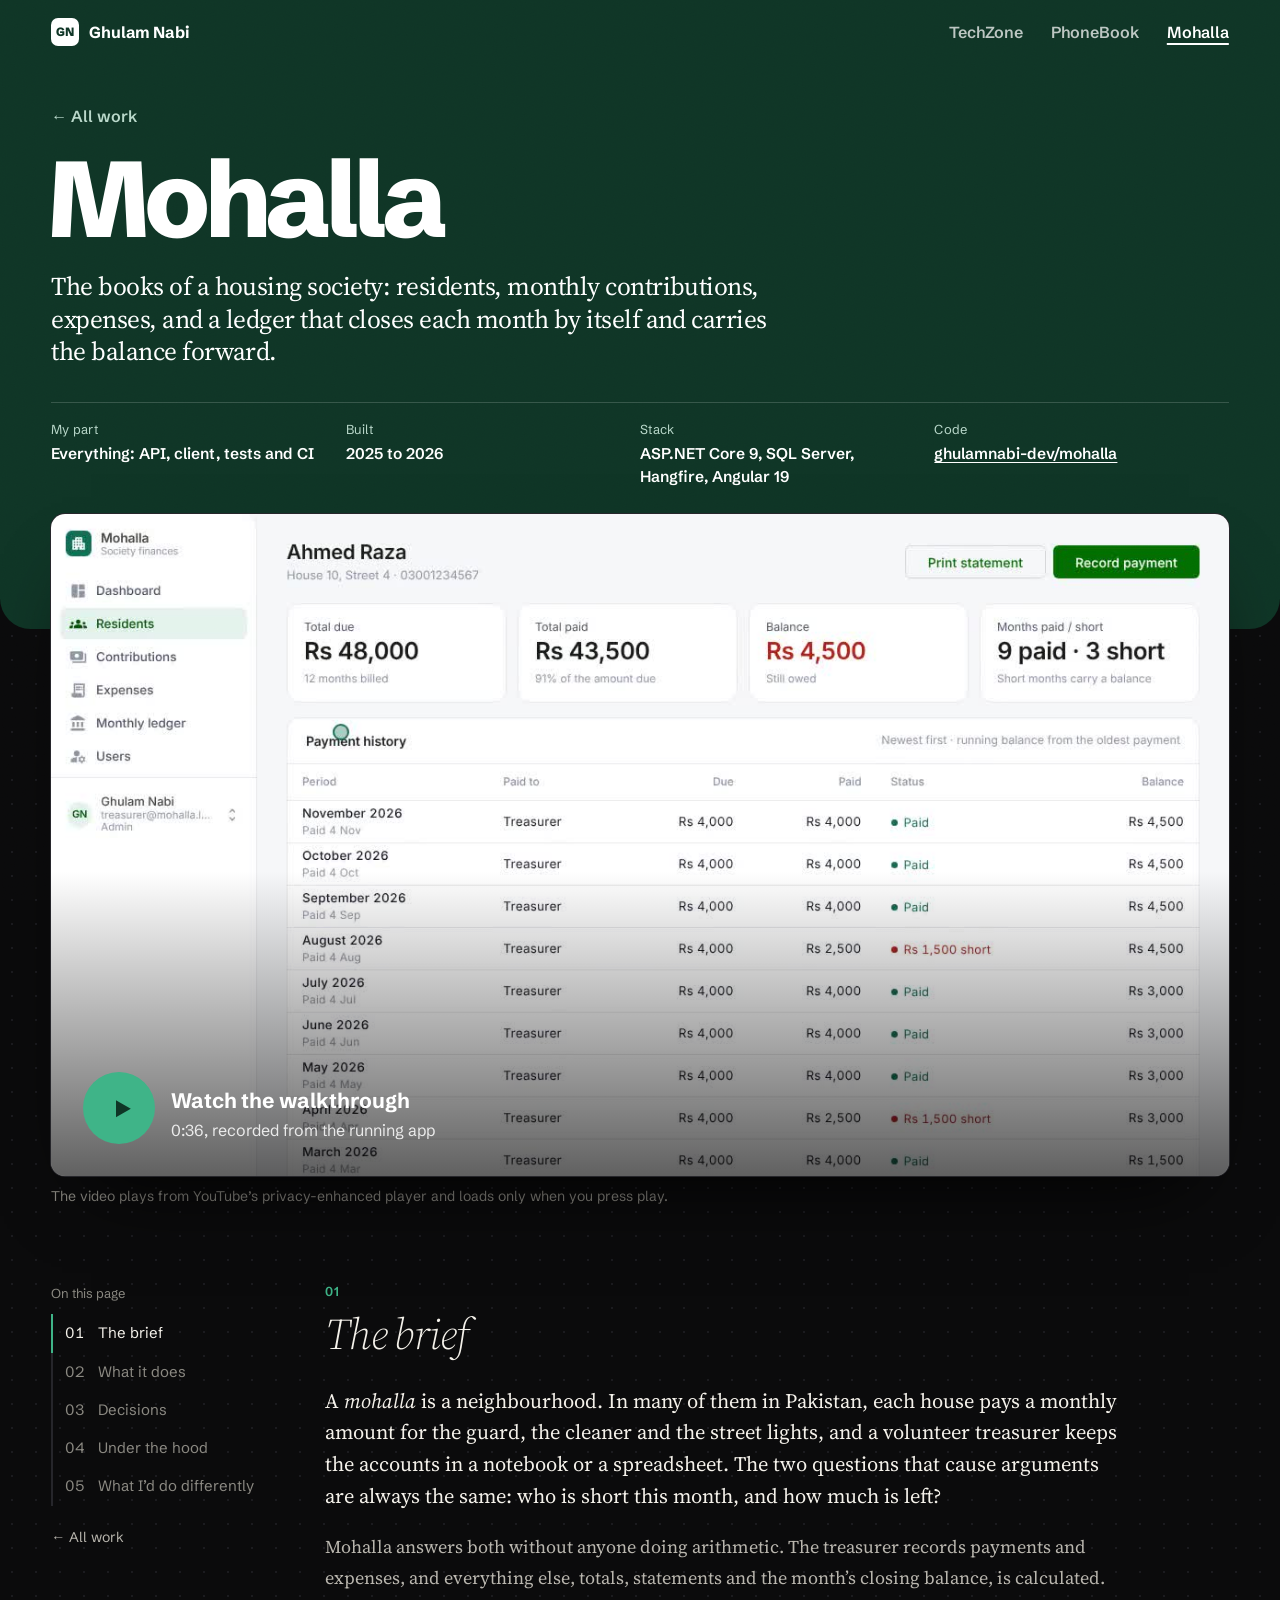
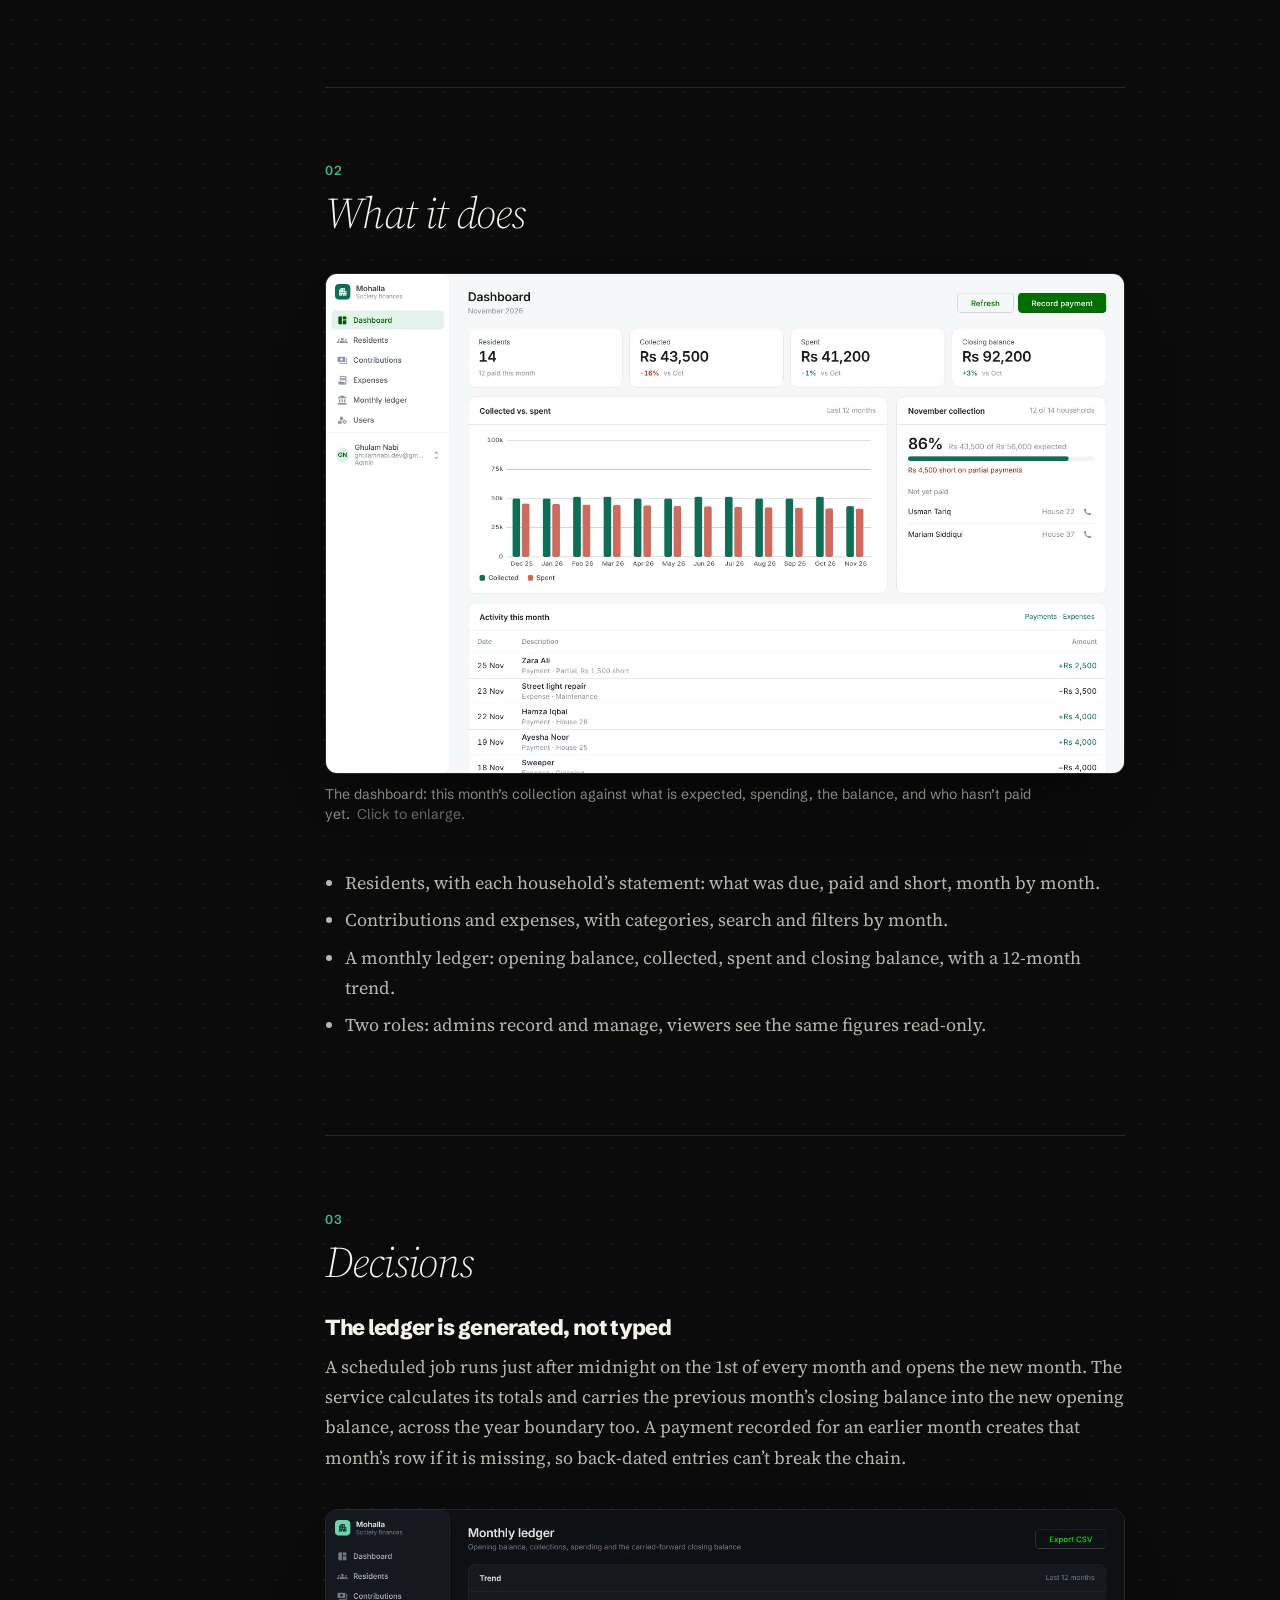
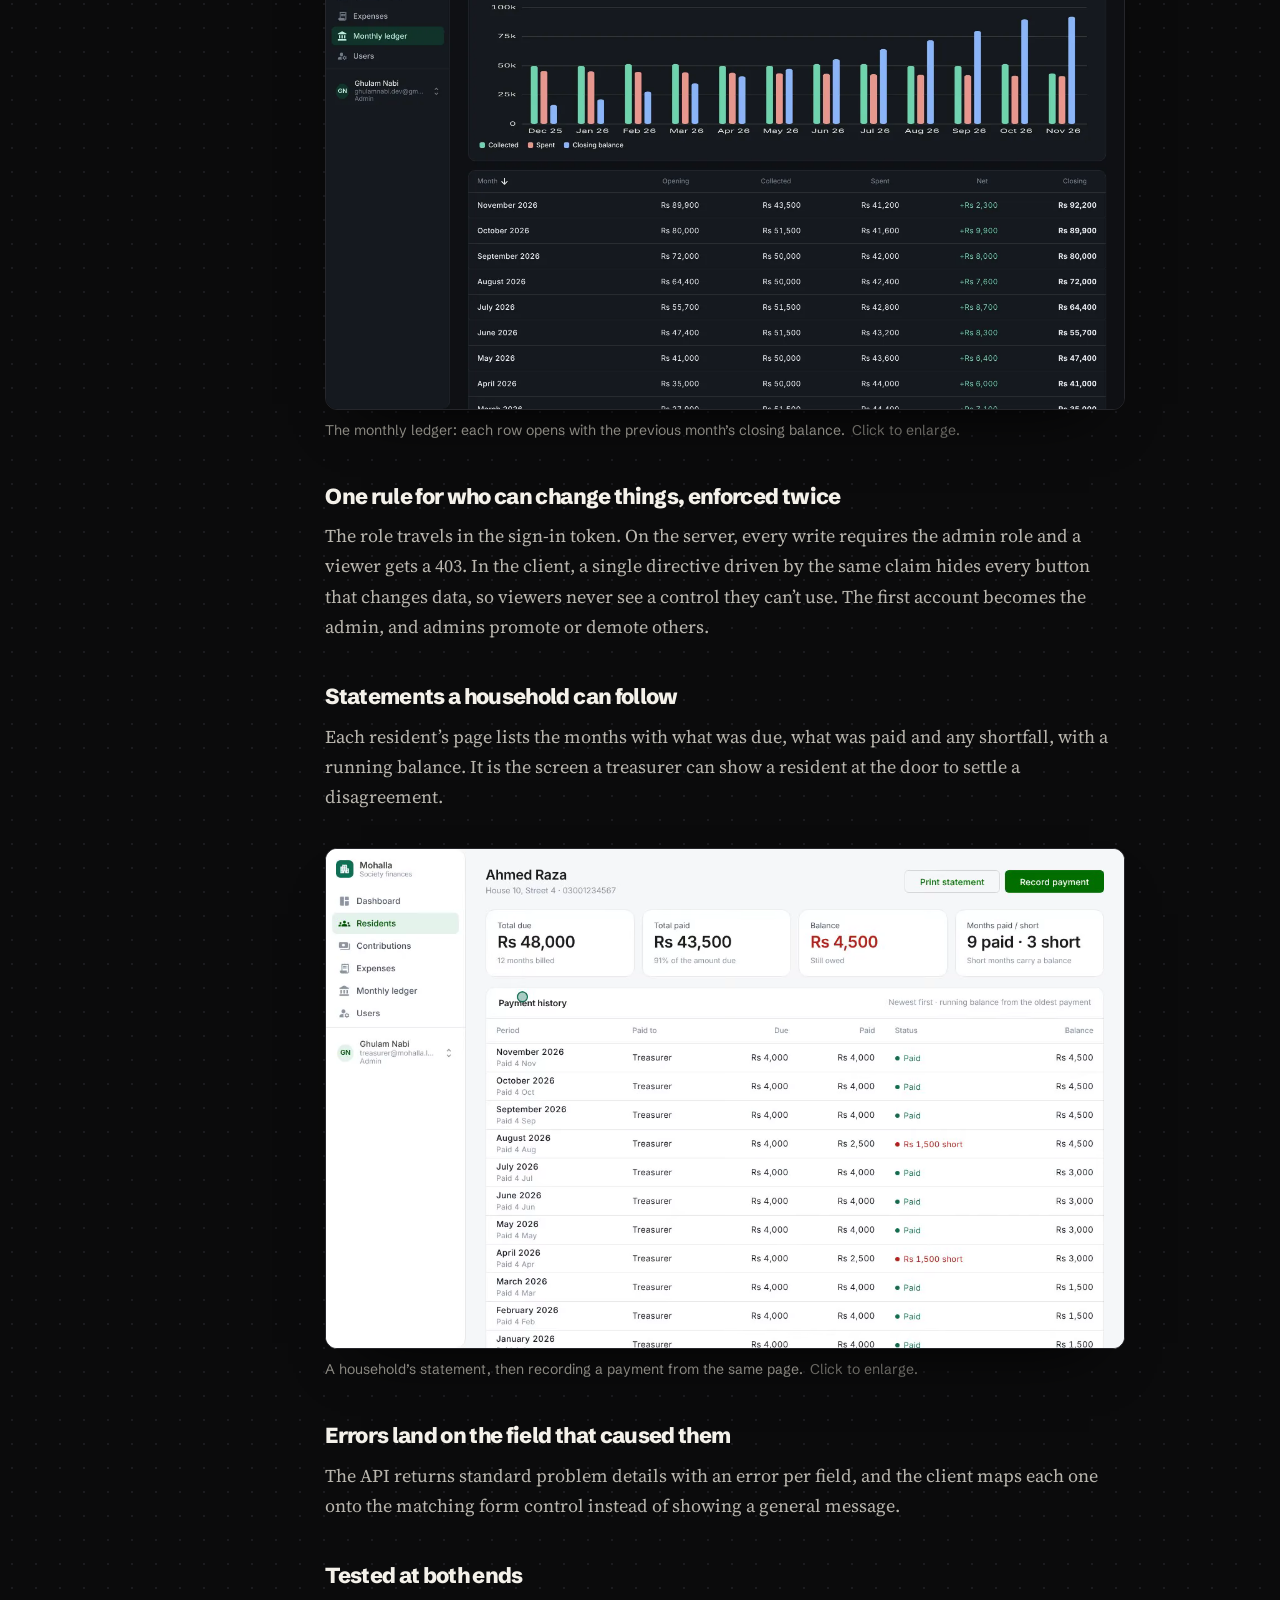
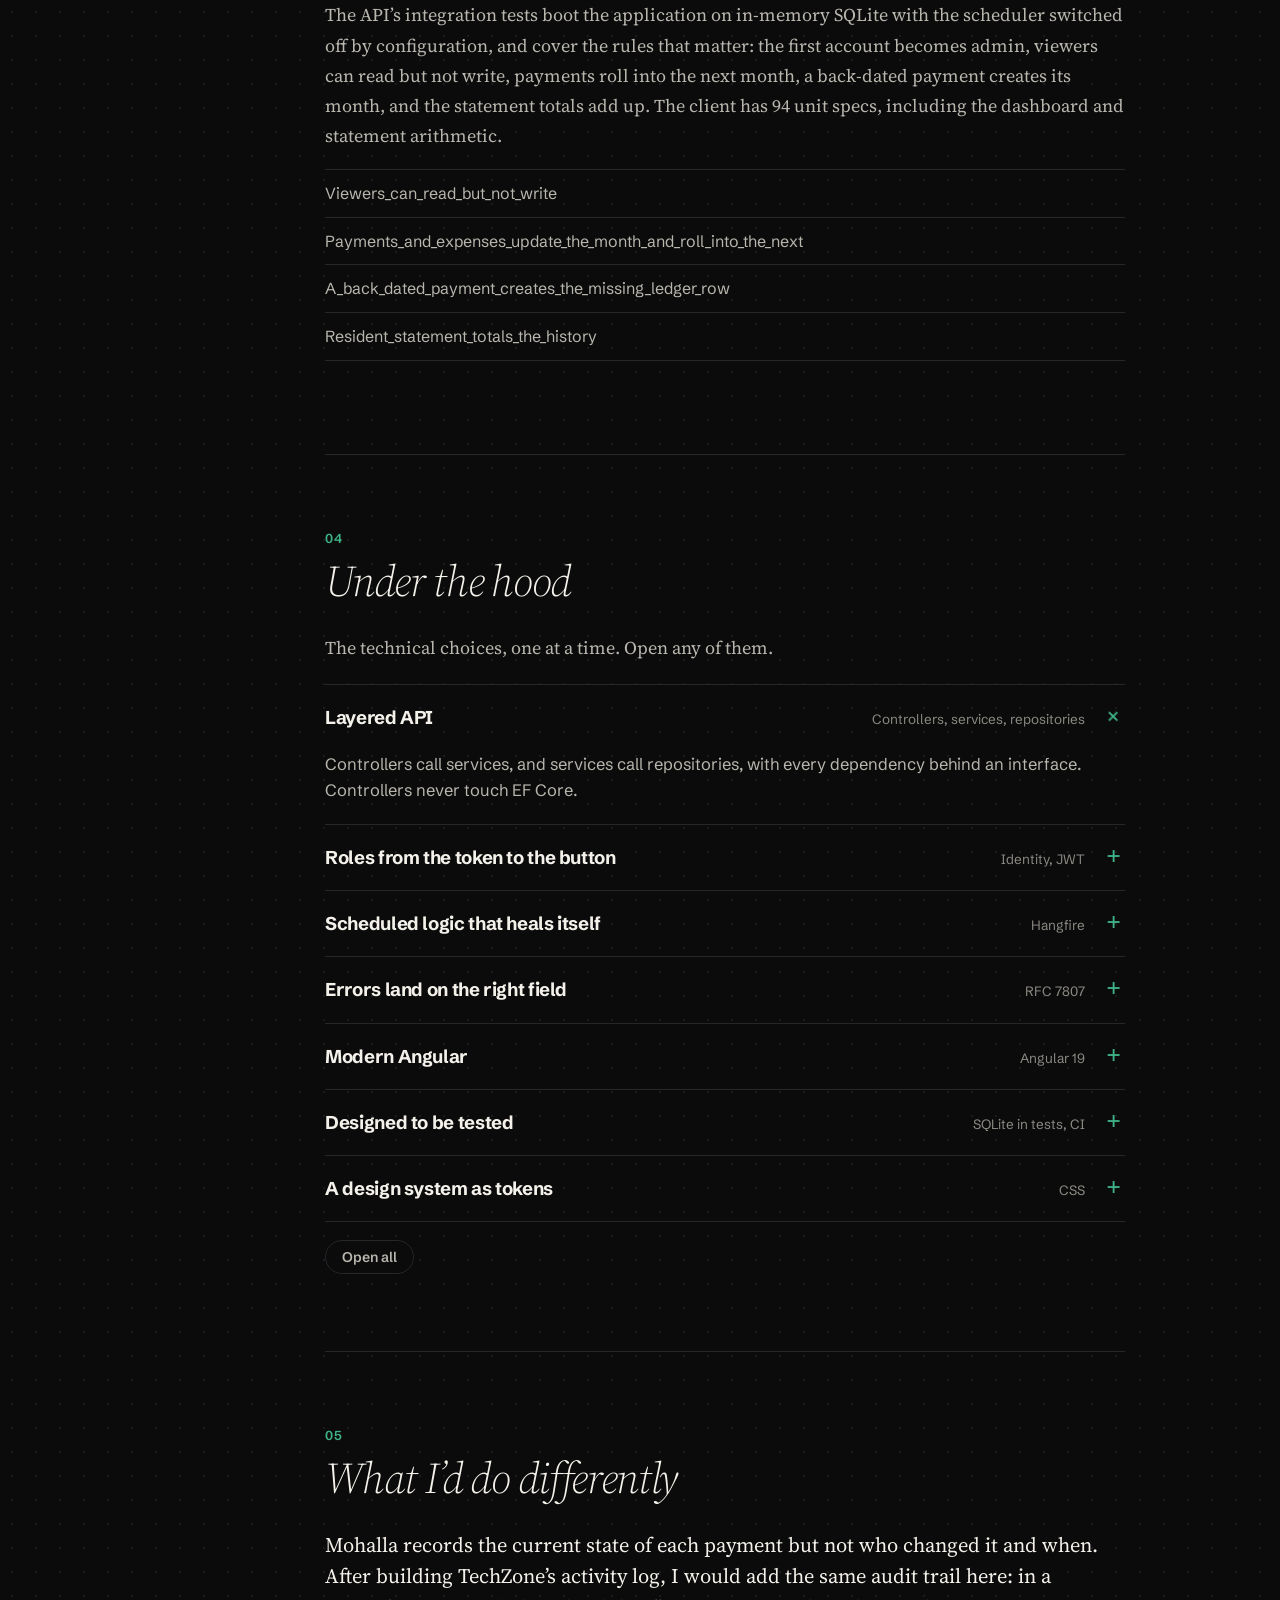
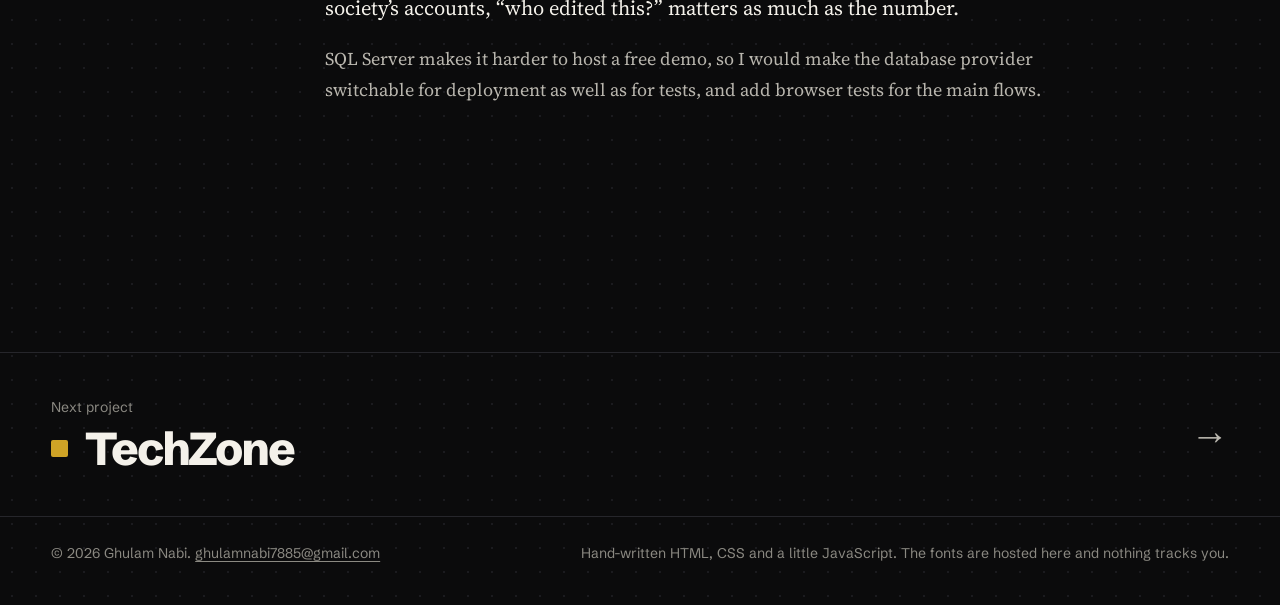
==== commit e743c001: "New design: the page builds itself, calmer type and colours, readable case studies Three cursors ass" ====
--- a/work/mohalla/index.html
+++ b/work/mohalla/index.html
@@ -14,6 +14,7 @@
 <link rel="icon" href="../../favicon.svg" type="image/svg+xml">
 <link rel="preload" href="../../fonts/schibsted-grotesk-latin-wght-normal.woff2" as="font" type="font/woff2" crossorigin>
 <link rel="stylesheet" href="../../css/site.css">
+<link rel="stylesheet" href="../../css/case.css">
 </head>
 <body>
 <a class="skip" href="#case">Skip to the case study</a>
@@ -83,7 +84,8 @@
 <li>A_back_dated_payment_creates_the_missing_ledger_row</li>
 <li>Resident_statement_totals_the_history</li>
 </ul></div></section>
-    <section aria-labelledby="s3"><h2 id="s3">What I’d do differently</h2><div class="prose"><p>Mohalla records the current state of each payment but not who changed it and when. After building TechZone’s activity log, I would add the same audit trail here: in a society’s accounts, “who edited this?” matters as much as the number.</p>
+    <section aria-labelledby="s3"><h2 id="s3">Under the hood</h2><div class="prose"><div class="tech"><p>The technical choices, one at a time. Open any of them.</p><details open><summary><span>Layered API</span><small>Controllers, services, repositories</small></summary><p>Controllers call services, and services call repositories, with every dependency behind an interface. Controllers never touch EF Core.</p></details><details><summary><span>Roles from the token to the button</span><small>Identity, JWT</small></summary><p>ASP.NET Core Identity with a role claim in the token. <code>[Authorize(Roles = …)]</code> sits on every write, and a structural <code>*appAdminOnly</code> directive hides the same controls in the interface.</p></details><details><summary><span>Scheduled logic that heals itself</span><small>Hangfire</small></summary><p>A Hangfire job opens each month’s ledger row. If a back-dated entry arrives first, the row is created on demand.</p></details><details><summary><span>Errors land on the right field</span><small>RFC 7807</small></summary><p>The API returns RFC 7807 <code>ValidationProblemDetails</code>, and the client puts each message on the matching form field.</p></details><details><summary><span>Modern Angular</span><small>Angular 19</small></summary><p>Standalone components, signals, the new control flow, functional guards and interceptors, and lazy routes. The chart is 60 lines of SVG instead of a charting dependency, and the initial bundle is about 114 kB gzipped.</p></details><details><summary><span>Designed to be tested</span><small>SQLite in tests, CI</small></summary><p>The database provider and the background server are configurable, so the real app boots on SQLite inside the tests. Both suites run on every push, followed by a Docker build of both images.</p></details><details><summary><span>A design system as tokens</span><small>CSS</small></summary><p>One accent, flat surfaces and dense tables. Light and dark come from the same stylesheet.</p></details><p class="tech__all"><button type="button" data-all>Open all</button></p></div></div></section>
+    <section aria-labelledby="s4"><h2 id="s4">What I’d do differently</h2><div class="prose"><p>Mohalla records the current state of each payment but not who changed it and when. After building TechZone’s activity log, I would add the same audit trail here: in a society’s accounts, “who edited this?” matters as much as the number.</p>
 <p>SQL Server makes it harder to host a free demo, so I would make the database provider switchable for deployment as well as for tests, and add browser tests for the main flows.</p></div></section>
   </article>
 </main>
@@ -95,9 +97,11 @@
 <footer class="foot">
   <div class="wrap">
     <span>© 2026 Ghulam Nabi. <a href="mailto:ghulamnabi7885@gmail.com">ghulamnabi7885@gmail.com</a></span>
-    <span>Hand-written HTML and CSS. The fonts are hosted here and nothing tracks you.</span>
+    <span>Hand-written HTML, CSS and a little JavaScript. The fonts are hosted here and nothing tracks you.</span>
   </div>
 </footer>
 <script src="../../js/site.js" defer></script>
+<script src="../../js/case.js" defer></script>
+<script src="../../js/zoom.js" defer></script>
 </body>
 </html>
--- a/css/case.css
+++ b/css/case.css
@@ -0,0 +1,110 @@
+/* Case-study pages: built for reading. A contents rail that follows you, a reading-progress line,
+   numbered sections in a comfortable column, and the same dimmed project colours as the home page. */
+
+:root {
+  --tz-bg: #cfa326; --tz-ink: #0b0b0c; --tz-accent: #0b0b0c; --tz-sub: #3d3206; --tz-rule: rgba(0, 0, 0, .22);
+  --pb-bg: #3a3299; --pb-ink: #fff; --pb-accent: #fff; --pb-sub: #cfd0f5; --pb-rule: rgba(255, 255, 255, .22);
+  --mo-bg: #0f3526; --mo-ink: #fff; --mo-accent: #3fb488; --mo-sub: #b9d8ca; --mo-rule: rgba(255, 255, 255, .16);
+  --tint: #d2a52a;
+}
+body[data-p="pb"] { --tint: #7a73d6; } body[data-p="mo"] { --tint: #3fb488; }
+body { background-image: radial-gradient(#1b1b1f 1px, transparent 1.4px); background-size: 24px 24px; }
+html { scroll-padding-top: 84px; }
+
+/* reading progress, in the project's colour */
+.r-progress { position: fixed; left: 0; top: 0; z-index: 70; height: 3px; width: 100%; background: var(--tint); transform-origin: 0 50%; transform: scaleX(var(--p, 0)); }
+
+/* header: smaller title, the facts as a tidy strip */
+.case-hero .wrap { padding-top: clamp(20px, 3vw, 40px); padding-bottom: clamp(88px, 11vw, 160px); }
+.case-hero h1 { font-size: clamp(46px, 8.4vw, 132px); font-weight: 800; letter-spacing: -.055em; line-height: .9; }
+.case-hero .lede { font-size: clamp(20px, 2vw, 29px); line-height: 1.28; max-width: 28em; margin: 22px 0 34px; }
+.case-facts { gap: 0; border-top: 1px solid var(--b-rule); padding-top: 0; }
+.case-facts > div { padding: 16px 20px 0 0; }
+.case-facts dt { font-size: 13px; letter-spacing: .02em; }
+.case-facts dd { font-size: 15.5px; }
+
+/* body: contents rail + reading column */
+.article { display: grid; grid-template-columns: 210px minmax(0, 1fr); column-gap: clamp(28px, 5vw, 88px); padding-top: clamp(48px, 6vw, 88px); counter-reset: sec; }
+.toc { grid-column: 1; grid-row: 1 / span 12; position: sticky; top: 96px; align-self: start; font: 400 15px/1.35 var(--sans); }
+.toc p { margin: 0 0 12px; font-size: 13px; color: var(--ink-3); }
+.toc a { display: grid; grid-template-columns: 2.2em minmax(0, 1fr); padding: 9px 0 9px 12px; border-left: 2px solid var(--rule); color: var(--ink-3); text-decoration: none; transition: color .2s, border-color .2s; }
+.toc a span { font-variant-numeric: tabular-nums; }
+.toc a:hover { color: var(--ink); }
+.toc a.on { color: var(--ink); border-left-color: var(--tint); }
+.toc .toc__back { display: inline-block; margin-top: 22px; padding: 0; border: 0; grid-template-columns: none; color: var(--ink-2); font-size: 14px; }
+.toc .toc__back:hover { color: var(--ink); text-decoration: underline; }
+
+.article section { grid-column: 2; display: block; padding: 0 0 clamp(48px, 6vw, 88px); margin-bottom: clamp(48px, 6vw, 88px); border-top: 0; border-bottom: 1px solid var(--rule); counter-increment: sec; }
+.article section:last-of-type { border-bottom: 0; margin-bottom: 0; }
+.article section > h2 { position: static; font: italic 300 clamp(30px, 3.4vw, 50px)/1.05 var(--serif); letter-spacing: -.03em; margin: 0 0 clamp(18px, 2.2vw, 30px); }
+.article section > h2::before { content: counter(sec, decimal-leading-zero); display: block; font: 600 13px/1 var(--sans); letter-spacing: .04em; color: var(--tint); margin-bottom: 14px; }
+.prose { font-size: clamp(18px, 1.35vw, 20px); line-height: 1.68; max-width: 690px; }
+.prose > p:first-child { font-size: 1.14em; line-height: 1.55; color: var(--ink); }
+.prose h3 { font-size: clamp(20px, 1.7vw, 24px); }
+.prose a { text-decoration-color: var(--tint); }
+.prose .note { border-left-color: var(--tint); }
+.prose code { background: #17171a; border-color: #2a2a30; }
+.prose pre { background: #101013; border-color: #26262b; }
+.shot { margin: 2em 0 2.4em; }
+.shot img, .shot video { border-radius: 12px; border: 1px solid #26262b; }
+.shot--wide { margin-right: calc(-1 * min(22vw, 260px)); }
+.tests li { padding: 10px 0; }
+.watch__box { border-radius: 14px; }
+.watch.band--tz .watch__icon { background: #d2a52a; }
+
+/* next project: one quiet row. A small square in the next project's colour, its name, an arrow. */
+.next { margin-top: clamp(24px, 4vw, 56px); background: none; color: var(--ink); border-radius: 0; border-top: 1px solid var(--rule); border-bottom: 1px solid var(--rule); }
+.next .wrap { display: grid !important; grid-template-columns: minmax(0, 1fr) auto; align-items: center; column-gap: 24px; padding-top: clamp(26px, 3.4vw, 44px); padding-bottom: clamp(26px, 3.4vw, 44px); }
+.next__label { grid-column: 1; margin: 0 0 6px; font-size: 14px; color: var(--ink-3); }
+.next strong { grid-column: 1; display: flex; align-items: center; gap: .38em; font-size: clamp(28px, 3.6vw, 52px); font-weight: 800; letter-spacing: -.045em; line-height: 1.05; color: var(--ink); transition: none; }
+.next strong::before { content: ""; width: .36em; height: .36em; border-radius: 2px; background: var(--b-bg); flex: none; }
+.next.band--mo strong::before { background: #3fb488; }
+.next.band--pb strong::before { background: #7a73d6; }
+.next strong::after { content: none; }
+.next .wrap::after { content: "→"; grid-column: 2; grid-row: 1 / span 2; font-size: clamp(26px, 3vw, 44px); line-height: 1; color: var(--ink-2); transition: transform .2s cubic-bezier(.2, .8, .2, 1), color .2s; }
+.next:hover .wrap::after { transform: translateX(8px); color: var(--ink); }
+.next:hover strong { transform: none; text-decoration: underline; text-decoration-thickness: 2px; text-underline-offset: .16em; }
+.foot { color: var(--ink-3); }
+
+@media (max-width: 1100px) { .shot--wide { margin-right: 0; } }
+@media (max-width: 900px) {
+  .article { grid-template-columns: minmax(0, 1fr); }
+  .toc { position: static; grid-row: auto; display: flex; flex-wrap: wrap; gap: 6px 8px; margin-bottom: 36px; }
+  .toc p, .toc .toc__back { display: none; }
+  .toc a { display: inline-flex; gap: 6px; padding: 7px 12px; border: 1px solid var(--rule); border-radius: 999px; font-size: 14px; }
+  .toc a.on { border-color: var(--tint); }
+  .article section { grid-column: 1; }
+}
+
+/* screenshots: wider by default, and every one opens full size on click */
+@media (min-width: 1101px) { .shot { margin-right: calc(-1 * min(22vw, 260px)); } }
+
+/* "Under the hood": one technical choice per row, folded until opened */
+.tech > p:first-child { font-size: 1em; color: var(--ink-2); margin-bottom: 1.2em; }
+.tech details { border-top: 1px solid var(--rule); }
+.tech details:last-of-type { border-bottom: 1px solid var(--rule); }
+.tech summary { display: grid; grid-template-columns: minmax(0, 1fr) auto 24px; align-items: baseline; gap: 16px; padding: 17px 0; cursor: pointer; list-style: none; font-family: var(--sans); }
+.tech summary::-webkit-details-marker { display: none; }
+.tech summary span { font-size: clamp(17px, 1.45vw, 20px); font-weight: 700; letter-spacing: -.02em; color: var(--ink); }
+.tech summary small { font-size: 13.5px; color: var(--ink-3); text-align: right; }
+.tech summary::after { content: "+"; font-size: 24px; font-weight: 400; line-height: .8; color: var(--tint); text-align: center; transition: transform .2s; }
+.tech details[open] summary::after { transform: rotate(45deg); }
+.tech summary:hover span { text-decoration: underline; text-decoration-color: var(--tint); text-underline-offset: .2em; }
+.tech details p { font: 400 16.5px/1.62 var(--sans); color: var(--ink-2); margin: 0 0 20px; max-width: 64ch; }
+.tech__all { margin: 18px 0 0 !important; }
+.tech__all button { font: 600 14px/1 var(--sans); padding: 9px 16px; border-radius: 999px; border: 1px solid var(--rule); color: var(--ink-2); background: none; cursor: pointer; }
+.tech__all button:hover { color: var(--ink); border-color: var(--ink-3); }
+@media (max-width: 640px) { .tech summary { grid-template-columns: minmax(0, 1fr) 24px; } .tech summary small { display: none; } }
+.tech details p + p { margin-top: -8px; }
+.tech details .shot { margin: 4px 0 24px; }
+
+/* one column for everything: text, screenshots, code, the technical rows and the section rules share one width */
+.article { --col: 800px; }
+.article section { max-width: var(--col); }
+.prose { max-width: none; }
+.prose > *, .tech details p { max-width: none; }
+.shot, .shot--wide { margin-left: 0; margin-right: 0; }
+@media (min-width: 1101px) { .shot { margin-right: 0; } }
+.shot img, .shot video { width: 100%; }
+.shot--pair { grid-template-columns: minmax(0, 3fr) minmax(0, 1fr); }
+.watch__note { max-width: none; }
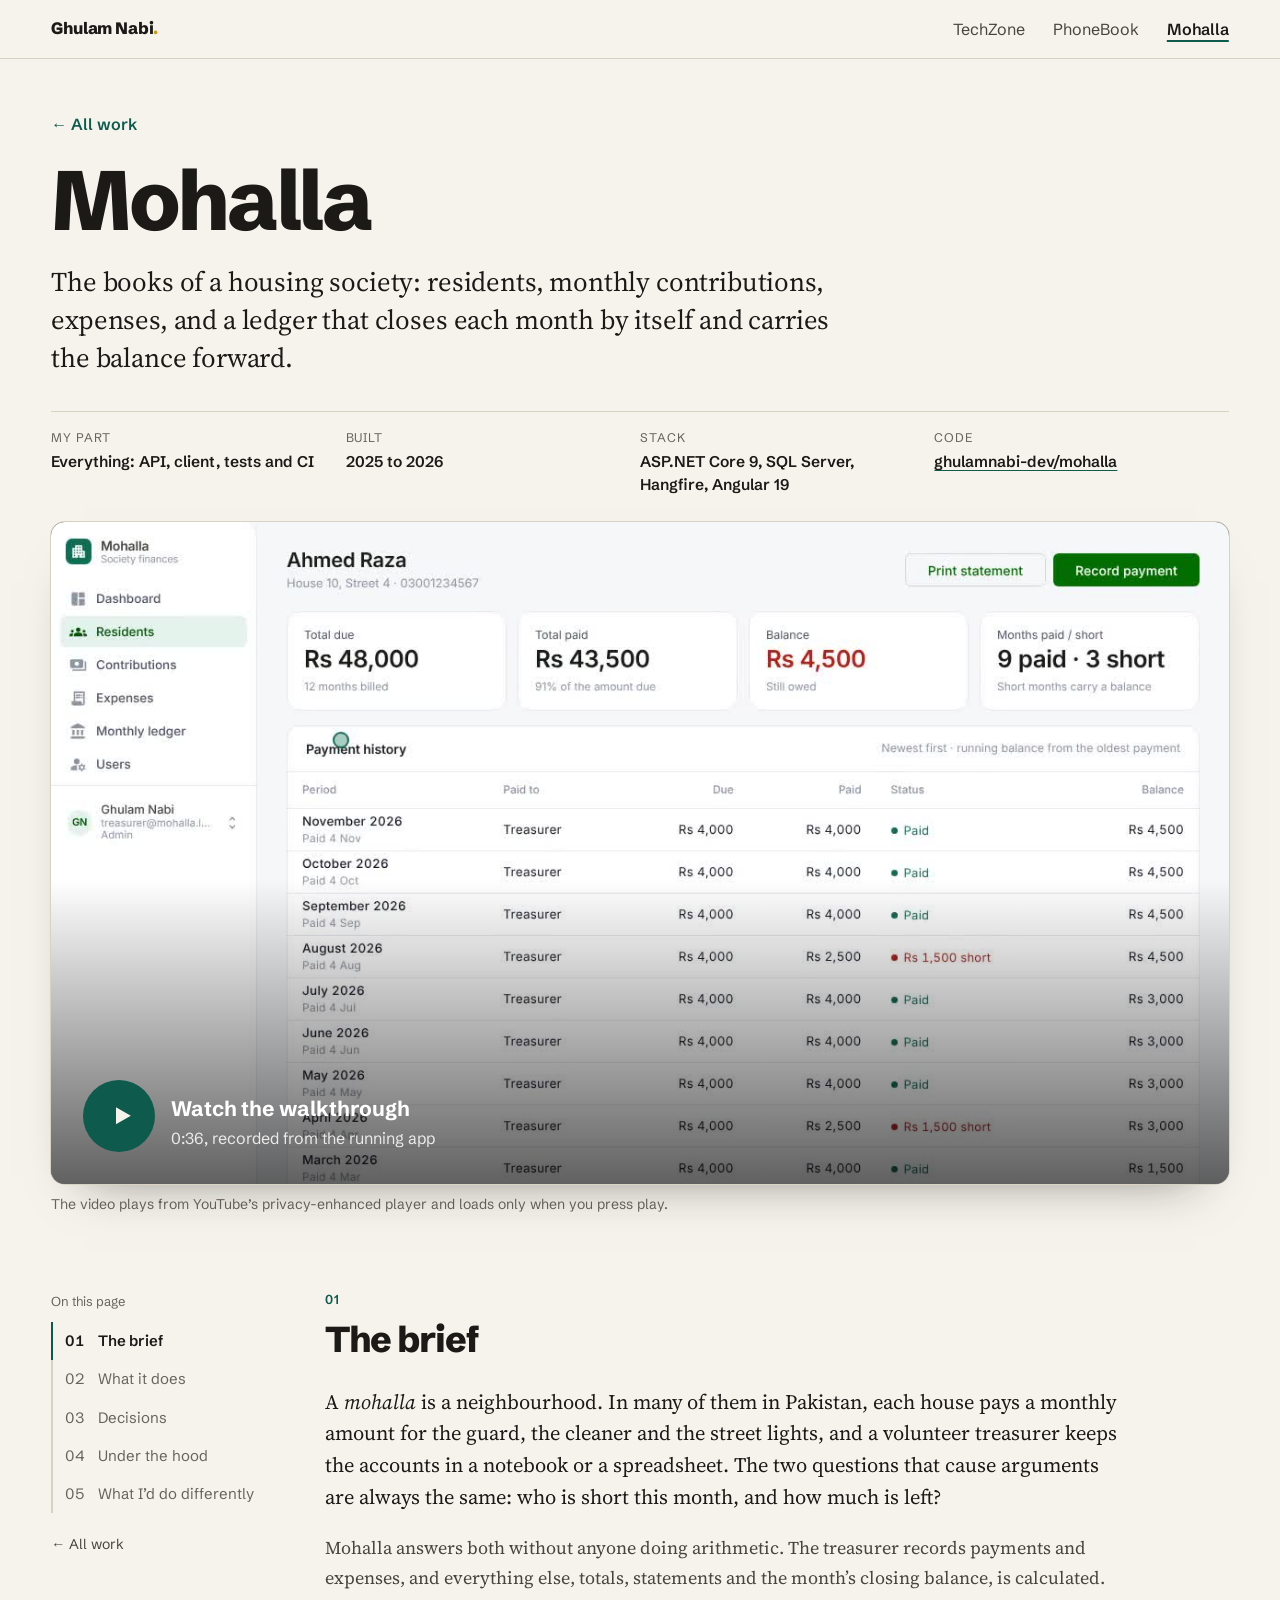
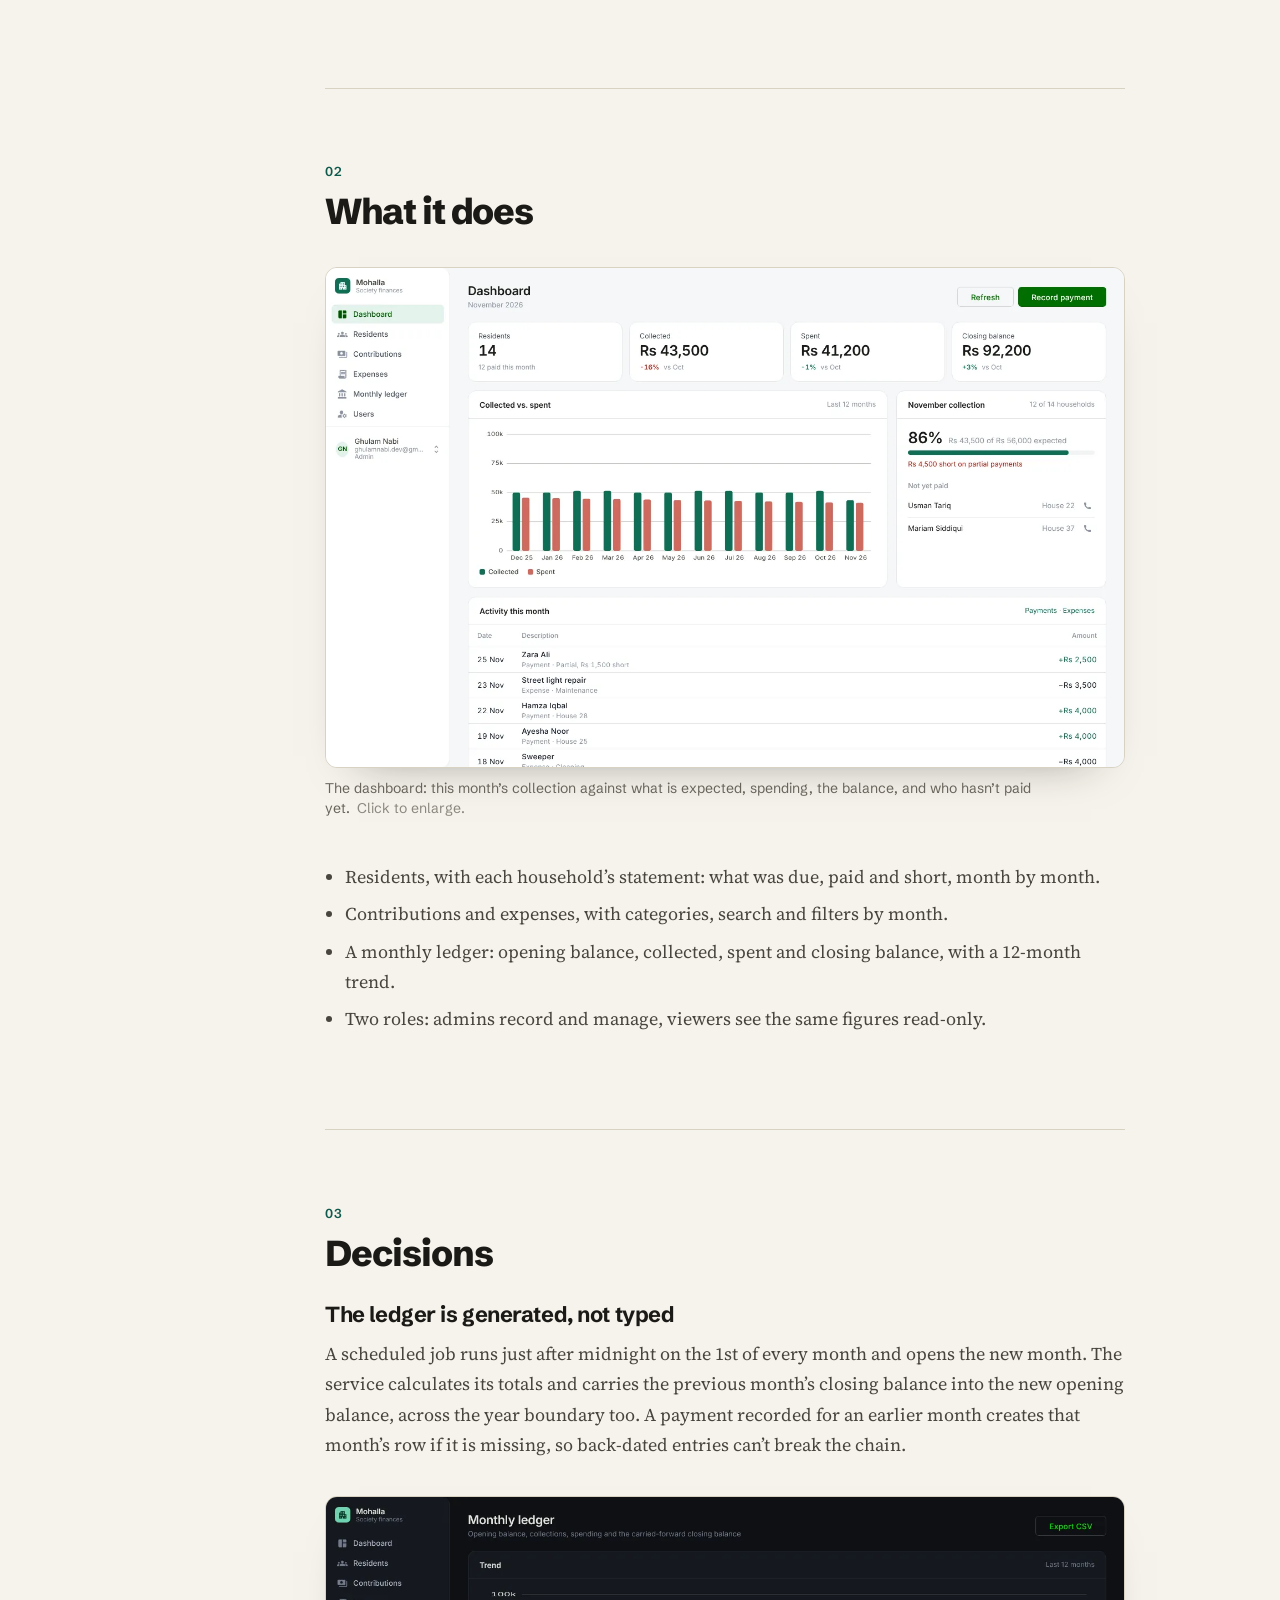
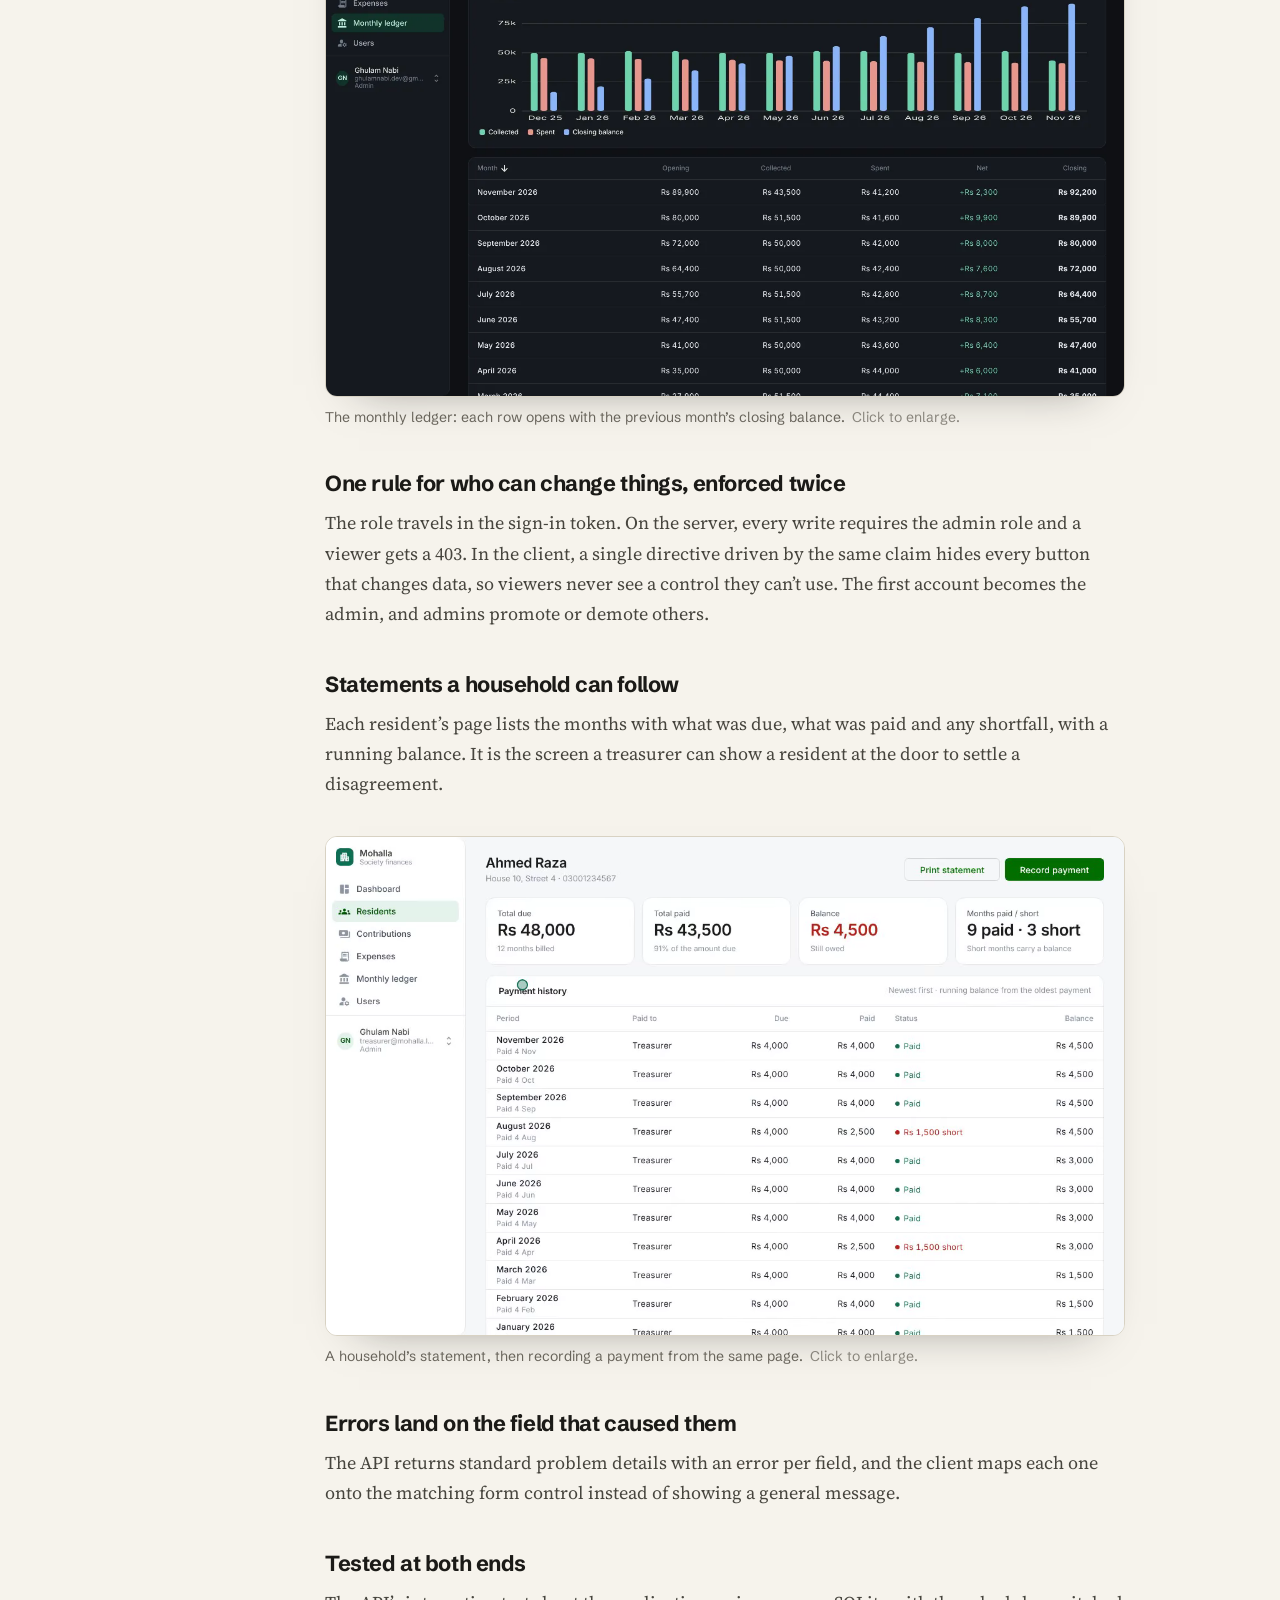
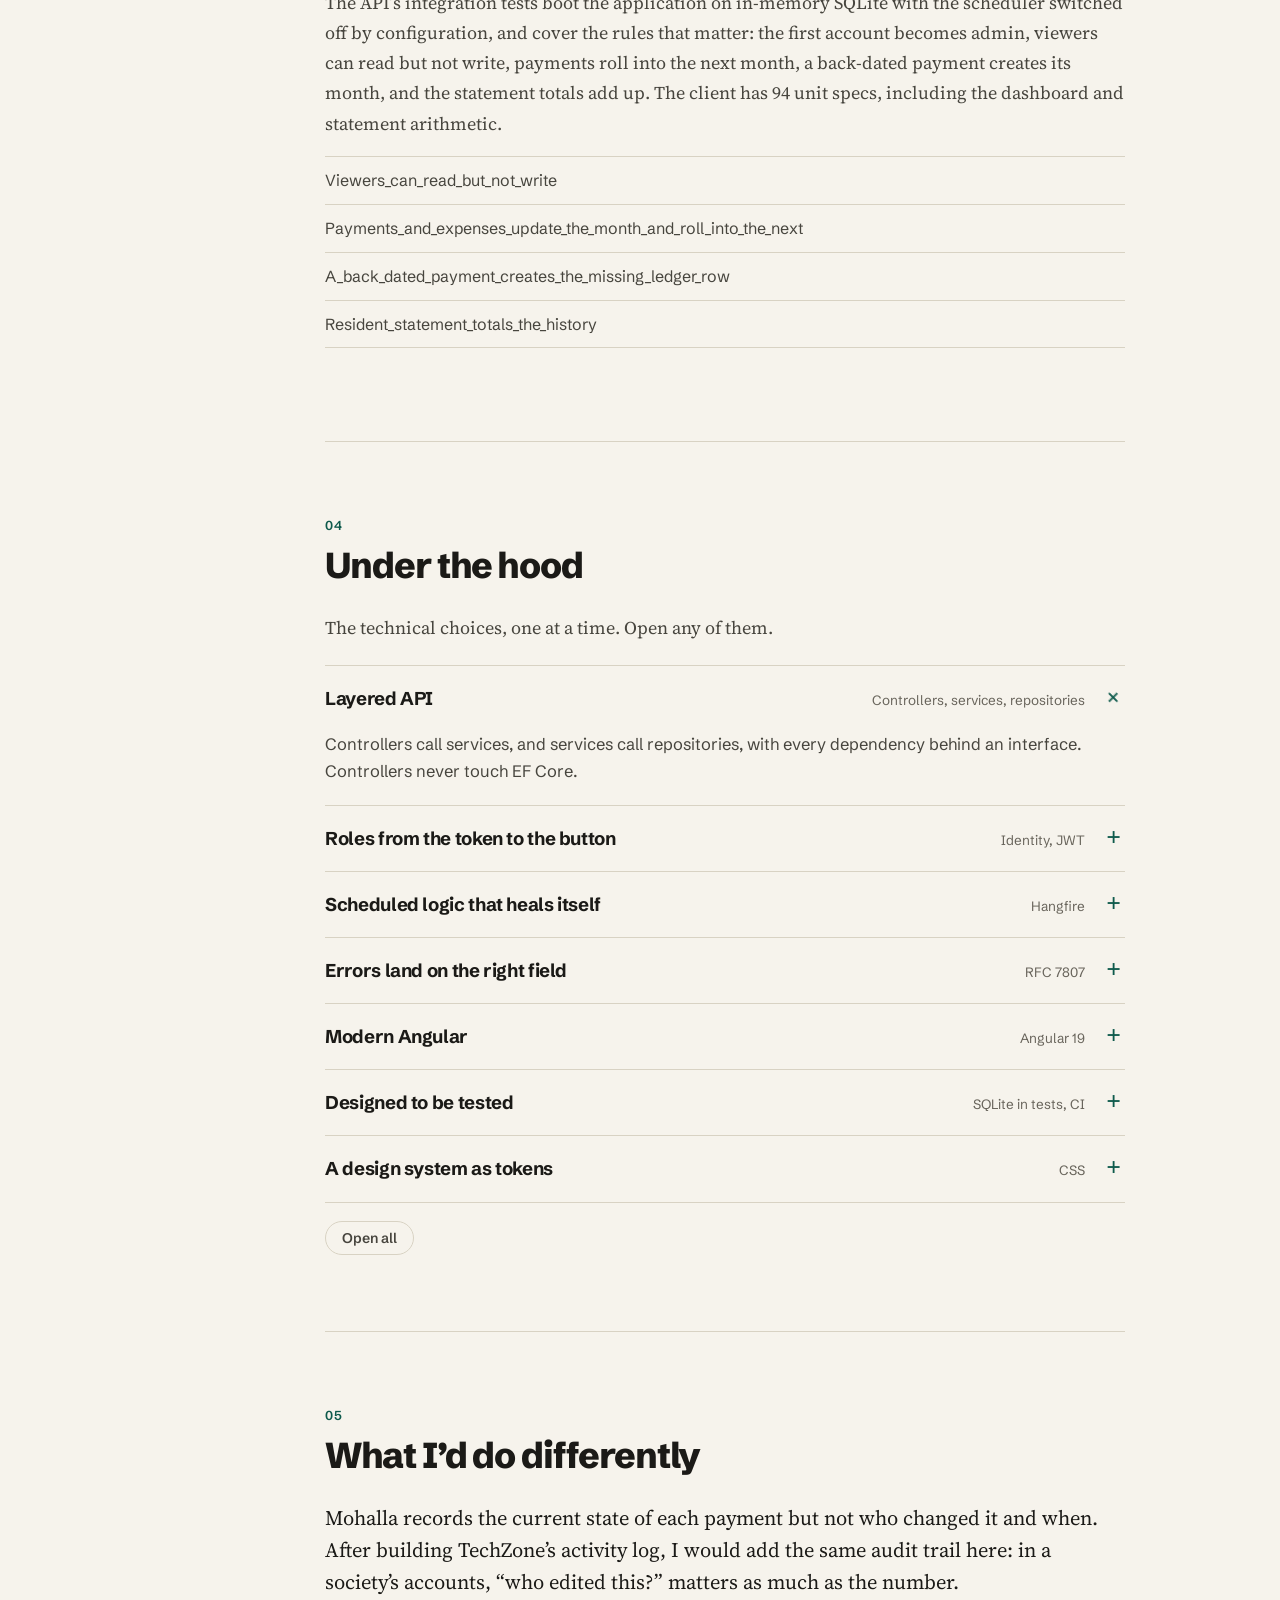
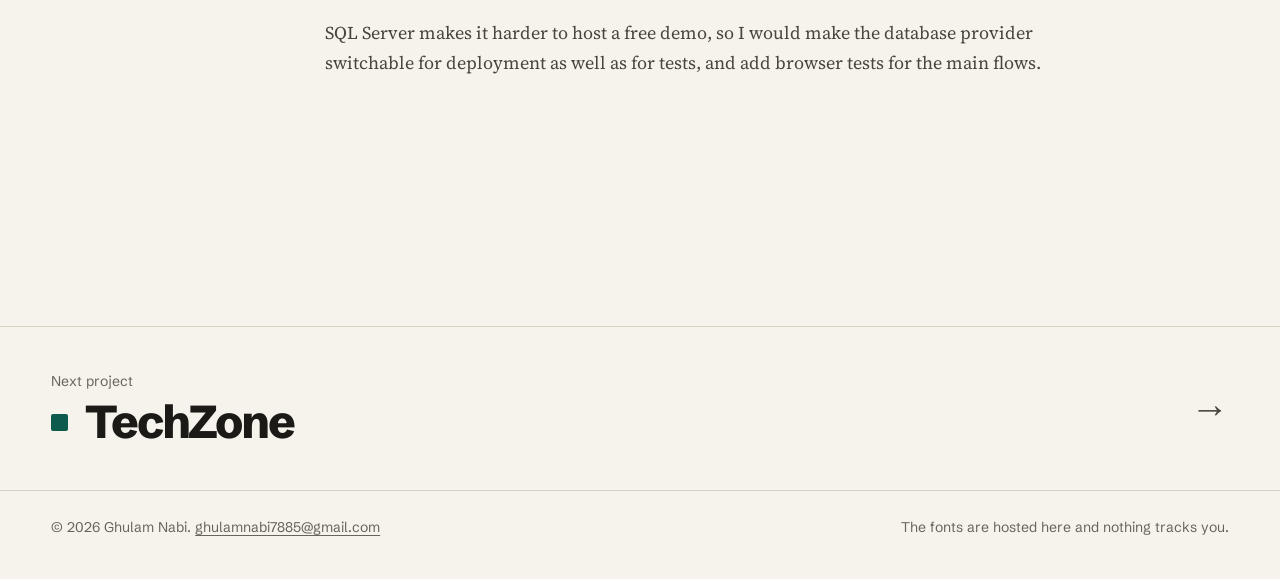
==== commit a3b3bf6b: "Case studies: the same look as the home page Paper background, ink text and one green accent, in lig" ====
--- a/work/mohalla/index.html
+++ b/work/mohalla/index.html
@@ -5,7 +5,7 @@
 <meta name="viewport" content="width=device-width, initial-scale=1">
 <title>Mohalla, housing-society finances: case study by Ghulam Nabi</title>
 <meta name="description" content="How Mohalla works: a monthly ledger generated by a scheduled job, admin and viewer roles enforced in the API and the interface, and resident statements. ASP.NET Core 9, Angular 19, SQL Server.">
-<meta name="color-scheme" content="dark">
+<meta name="color-scheme" content="light dark">
 <meta property="og:title" content="Mohalla: case study">
 <meta property="og:description" content="How Mohalla works: a monthly ledger generated by a scheduled job, admin and viewer roles enforced in the API and the interface, and resident statements. ASP.NET Core 9, Angular 19, SQL Server.">
 <meta property="og:image" content="https://ghulamnabi-dev.github.io/img/og-mohalla.png">
@@ -15,6 +15,7 @@
 <link rel="preload" href="../../fonts/schibsted-grotesk-latin-wght-normal.woff2" as="font" type="font/woff2" crossorigin>
 <link rel="stylesheet" href="../../css/site.css">
 <link rel="stylesheet" href="../../css/case.css">
+<link rel="stylesheet" href="../../css/case-academic.css">
 </head>
 <body>
 <a class="skip" href="#case">Skip to the case study</a>
@@ -97,7 +98,7 @@
 <footer class="foot">
   <div class="wrap">
     <span>© 2026 Ghulam Nabi. <a href="mailto:ghulamnabi7885@gmail.com">ghulamnabi7885@gmail.com</a></span>
-    <span>Hand-written HTML, CSS and a little JavaScript. The fonts are hosted here and nothing tracks you.</span>
+    <span>The fonts are hosted here and nothing tracks you.</span>
   </div>
 </footer>
 <script src="../../js/site.js" defer></script>
--- a/css/case.css
+++ b/css/case.css
@@ -108,3 +108,6 @@
 .shot img, .shot video { width: 100%; }
 .shot--pair { grid-template-columns: minmax(0, 3fr) minmax(0, 1fr); }
 .watch__note { max-width: none; }
+
+/* phone header on the case studies */
+@media (max-width: 380px) { .case-top .top nav { gap: 10px; } .case-top .top .wrap { font-size: 14px; gap: 12px; } }
--- a/css/case-academic.css
+++ b/css/case-academic.css
@@ -0,0 +1,61 @@
+/* Loaded last on the case studies and the 404 page. It brings them into line with the home page (css/academic.css):
+ * paper background, ink text, one green accent, light or dark by the reader's setting.
+ * The layout, the contents rail and the reading-progress line still come from site.css and case.css.
+ */
+:root {
+  color-scheme: light dark;
+  --paper: #f6f3ec; --surface: #fcfaf5; --ink: #1b1a17; --ink-2: #47453e; --ink-3: #68645b; --rule: #d8d2c3;
+  --accent: #0e5a4c; --accent-ink: #f6f3ec; --dot: #c9981f;
+  --focus: var(--accent); --hot: var(--accent); --tint: var(--accent);
+  /* the projects no longer bring their own colours: every band sits on the page's paper */
+  --tz-bg: var(--paper); --tz-ink: var(--ink); --tz-accent: var(--accent); --tz-sub: var(--ink-3); --tz-rule: var(--rule);
+  --pb-bg: var(--paper); --pb-ink: var(--ink); --pb-accent: var(--accent); --pb-sub: var(--ink-3); --pb-rule: var(--rule);
+  --mo-bg: var(--paper); --mo-ink: var(--ink); --mo-accent: var(--accent); --mo-sub: var(--ink-3); --mo-rule: var(--rule);
+}
+@media (prefers-color-scheme: dark) {
+  :root {
+    --paper: #121311; --surface: #191a17; --ink: #ece9e1; --ink-2: #c0bcb1; --ink-3: #8f8b80; --rule: #2e2f2a;
+    --accent: #6fcdb6; --accent-ink: #0f1f1b; --dot: #d2a52a;
+  }
+}
+body[data-p="pb"], body[data-p="mo"] { --tint: var(--accent); }
+body { background-image: none; }
+body::before { content: none; }
+::selection { background: var(--accent); color: var(--accent-ink); }
+
+/* header: plain, like the home page */
+.case-top { border-radius: 0; }
+.case-top .top { border-bottom: 1px solid var(--rule); }
+.case-top .top .wrap { height: 58px; }
+.mark__glyph { display: none; }
+.mark__name { font-weight: 800; font-size: 16.5px; }
+.mark__name::after { content: "."; color: var(--dot); }
+.case-top .top nav a { opacity: 1; color: var(--ink-2); font-weight: 400; }
+.case-top .top nav a:hover { color: var(--accent); }
+.case-top .top nav a[aria-current="page"] { color: var(--ink); font-weight: 600; text-decoration-color: var(--accent); }
+.case-back { color: var(--accent); }
+.case-back:hover { color: var(--accent); }
+.case-hero .wrap { padding-top: clamp(28px, 4vw, 52px); }
+.case-hero h1 { font-size: clamp(44px, 8vw, 84px); font-weight: 800; letter-spacing: -.04em; line-height: .98; margin-left: 0; }
+.case-hero .lede { font-size: clamp(21px, 2.3vw, 27px); line-height: 1.4; letter-spacing: -.006em; max-width: 30em; }
+.case-facts dt { font-size: 12.5px; letter-spacing: .07em; text-transform: uppercase; }
+.case-facts a { text-decoration-color: var(--accent); }
+
+/* the walkthrough */
+.watch__box { box-shadow: 0 0 0 1px var(--rule), 0 26px 50px -34px rgba(27, 26, 23, .55); }
+.watch .watch__icon, .watch.band--tz .watch__icon, .watch.band--pb .watch__icon { background: var(--accent); color: var(--accent-ink); }
+
+/* the article */
+.toc a.on { font-weight: 600; }
+.article section > h2 { font: 800 clamp(27px, 3.4vw, 36px)/1.08 var(--sans); letter-spacing: -.03em; }
+.prose h3 { font-weight: 700; letter-spacing: -.02em; }
+.prose a { text-decoration-thickness: 1px; }
+.prose code { background: var(--surface); border-color: var(--rule); }
+.prose pre { background: var(--surface); border-color: var(--rule); }
+.shot img, .shot video { border-color: var(--rule); box-shadow: 0 22px 44px -34px rgba(27, 26, 23, .5); }
+.tech summary::after { color: var(--accent); }
+
+/* the next project */
+.next { border-radius: 0; }
+.next strong::before, .next.band--mo strong::before, .next.band--pb strong::before { background: var(--accent); }
+.btn { background: var(--accent); color: var(--accent-ink); }
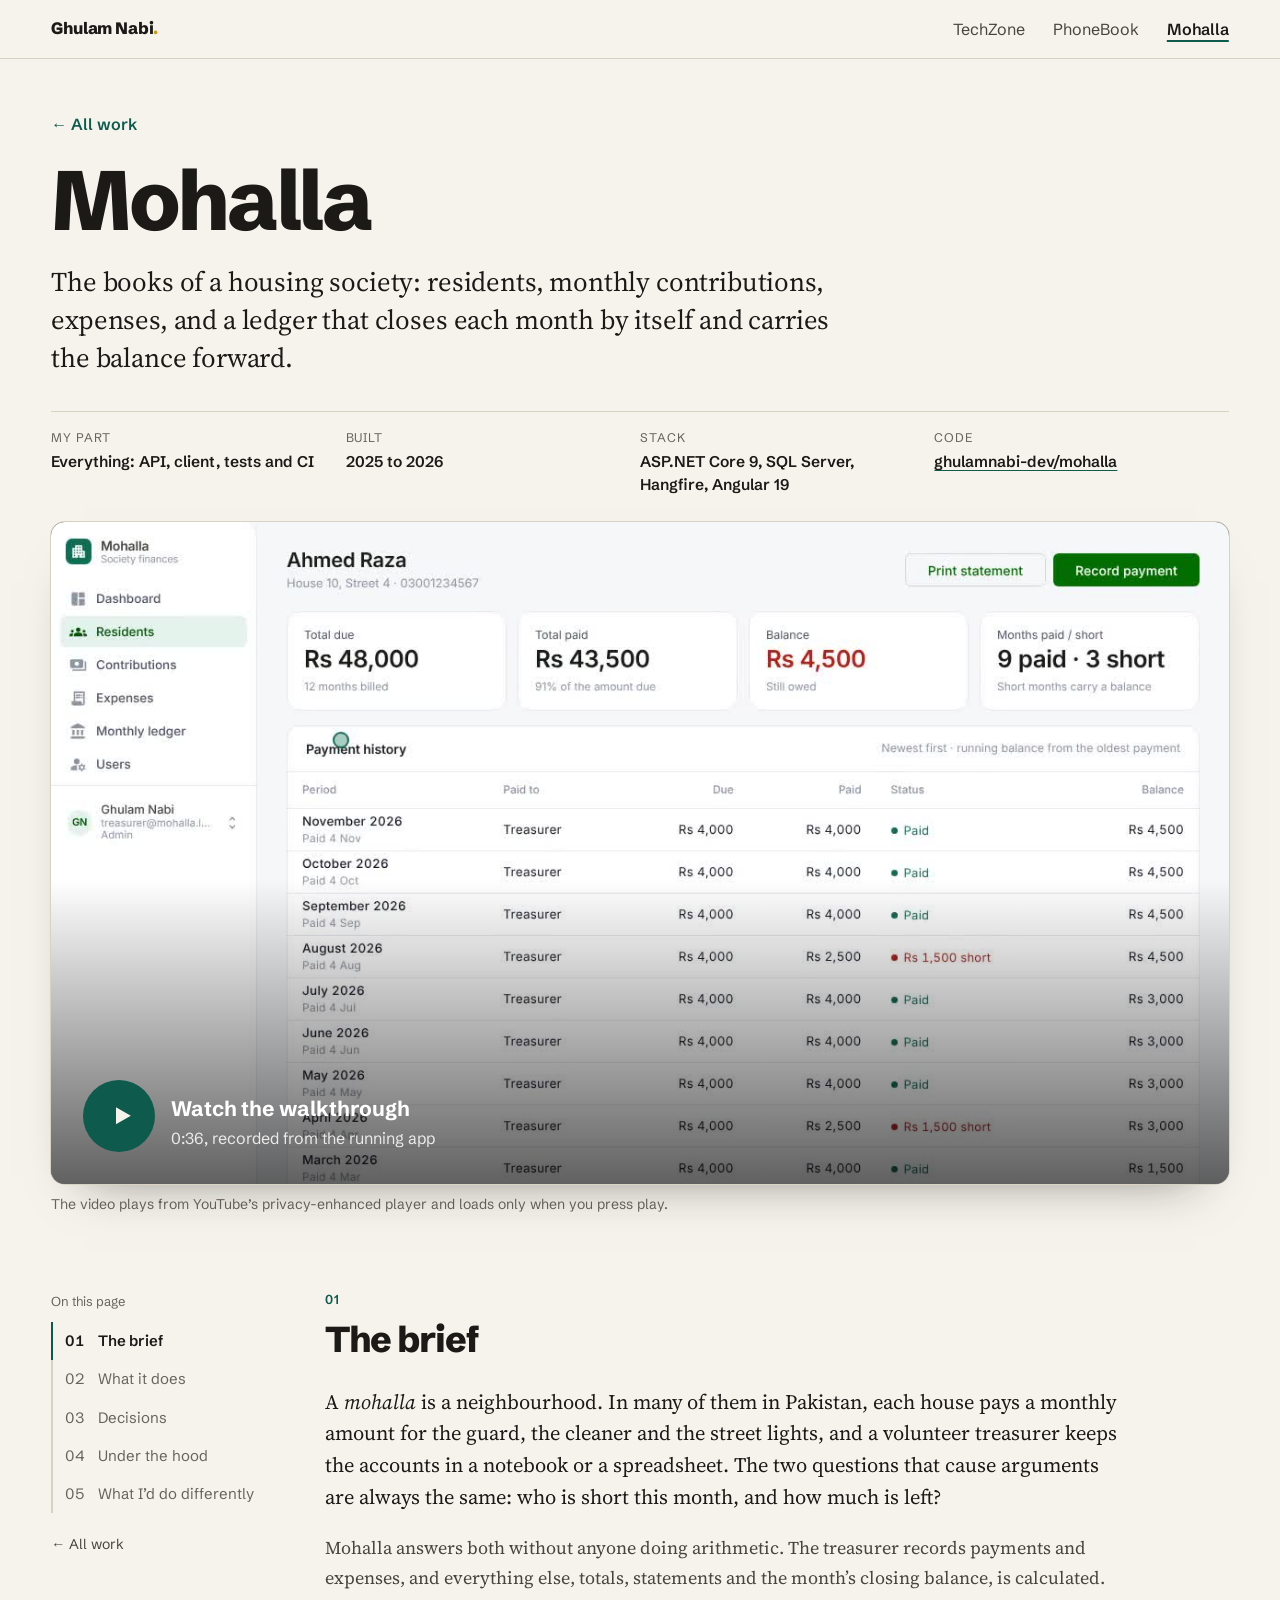
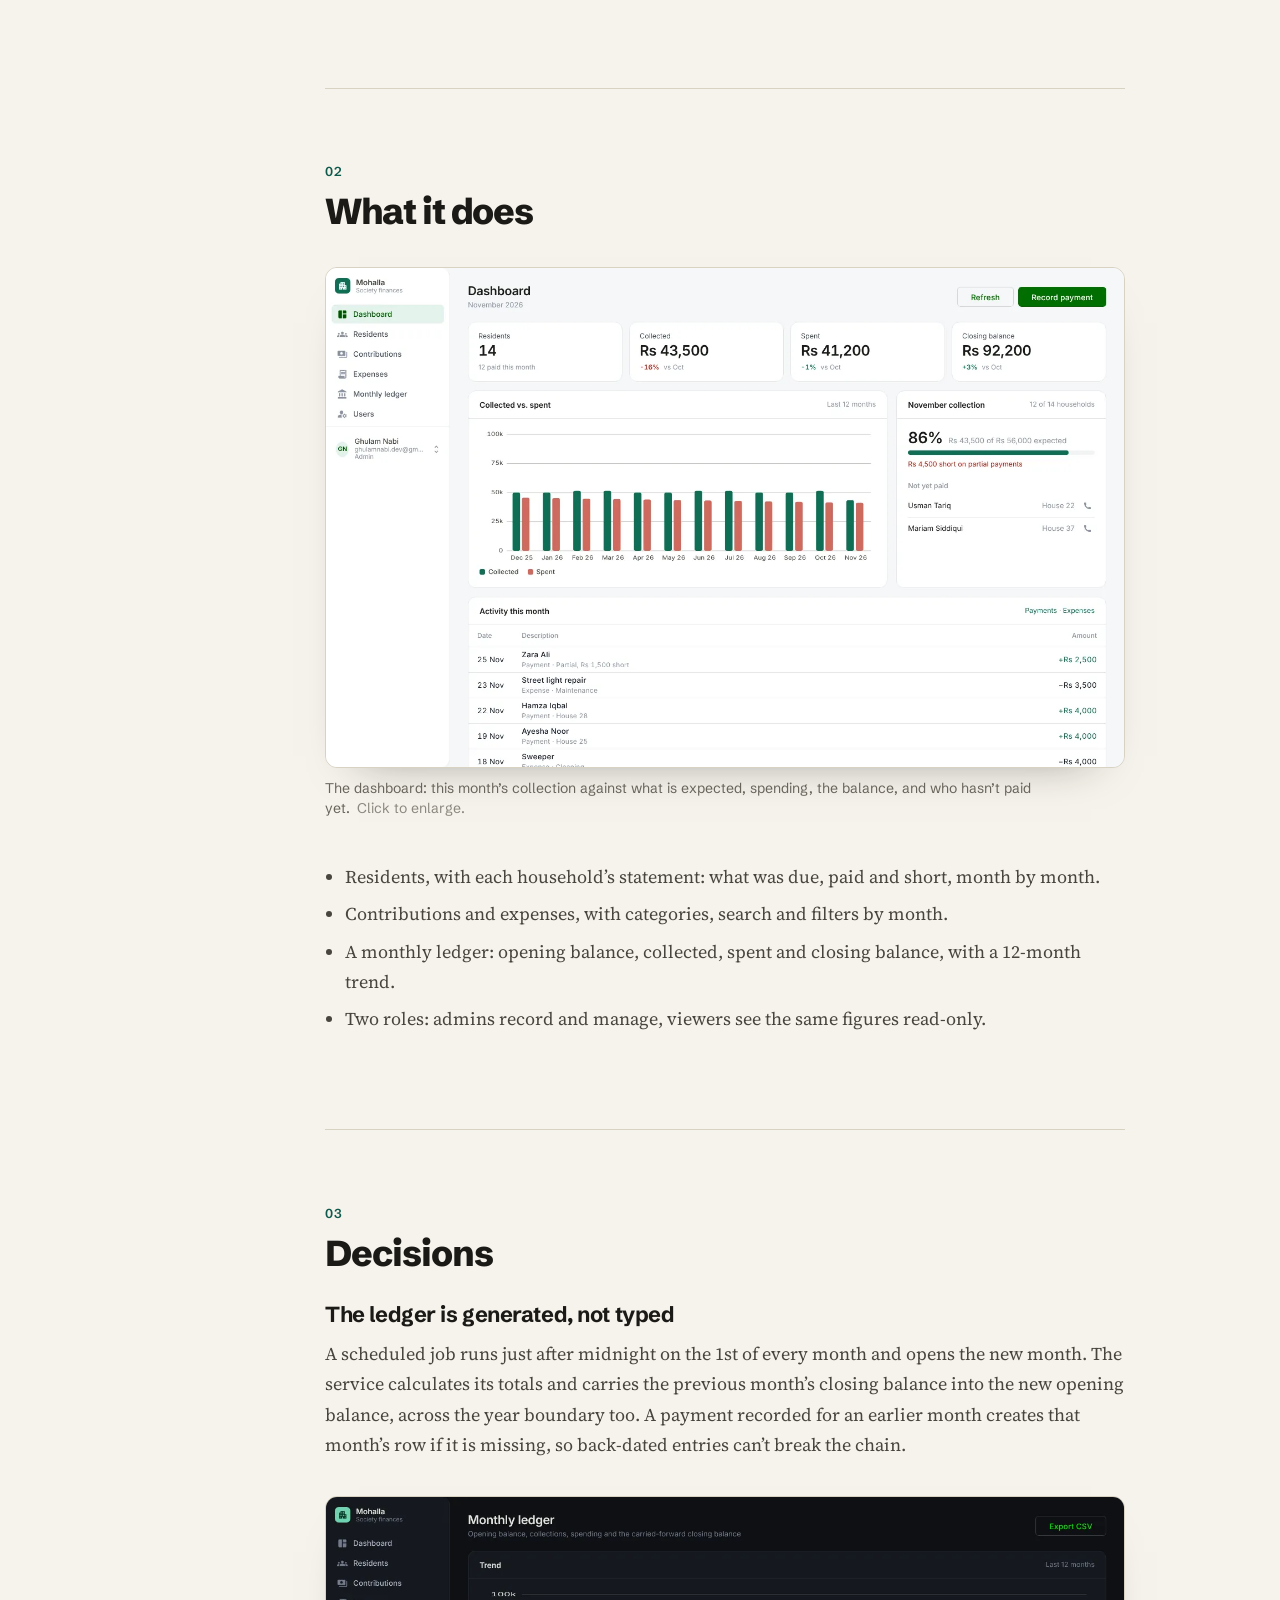
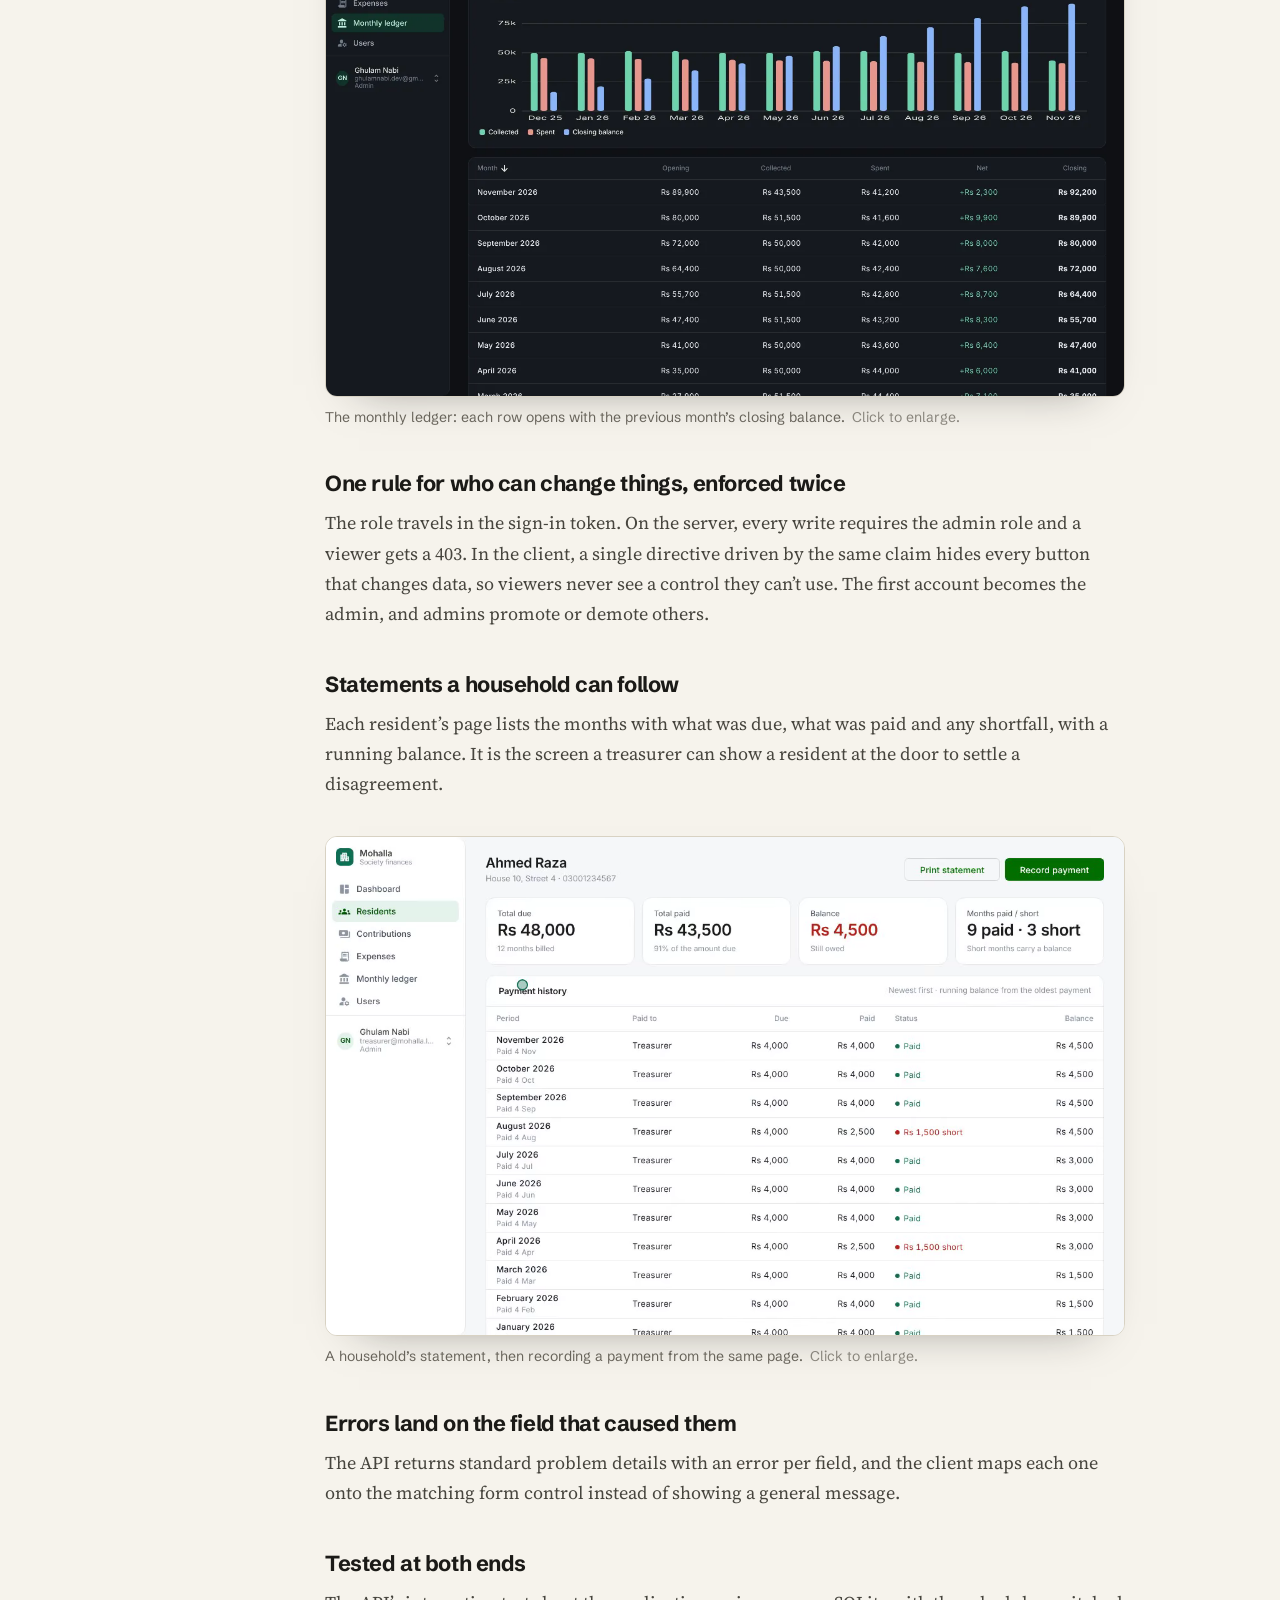
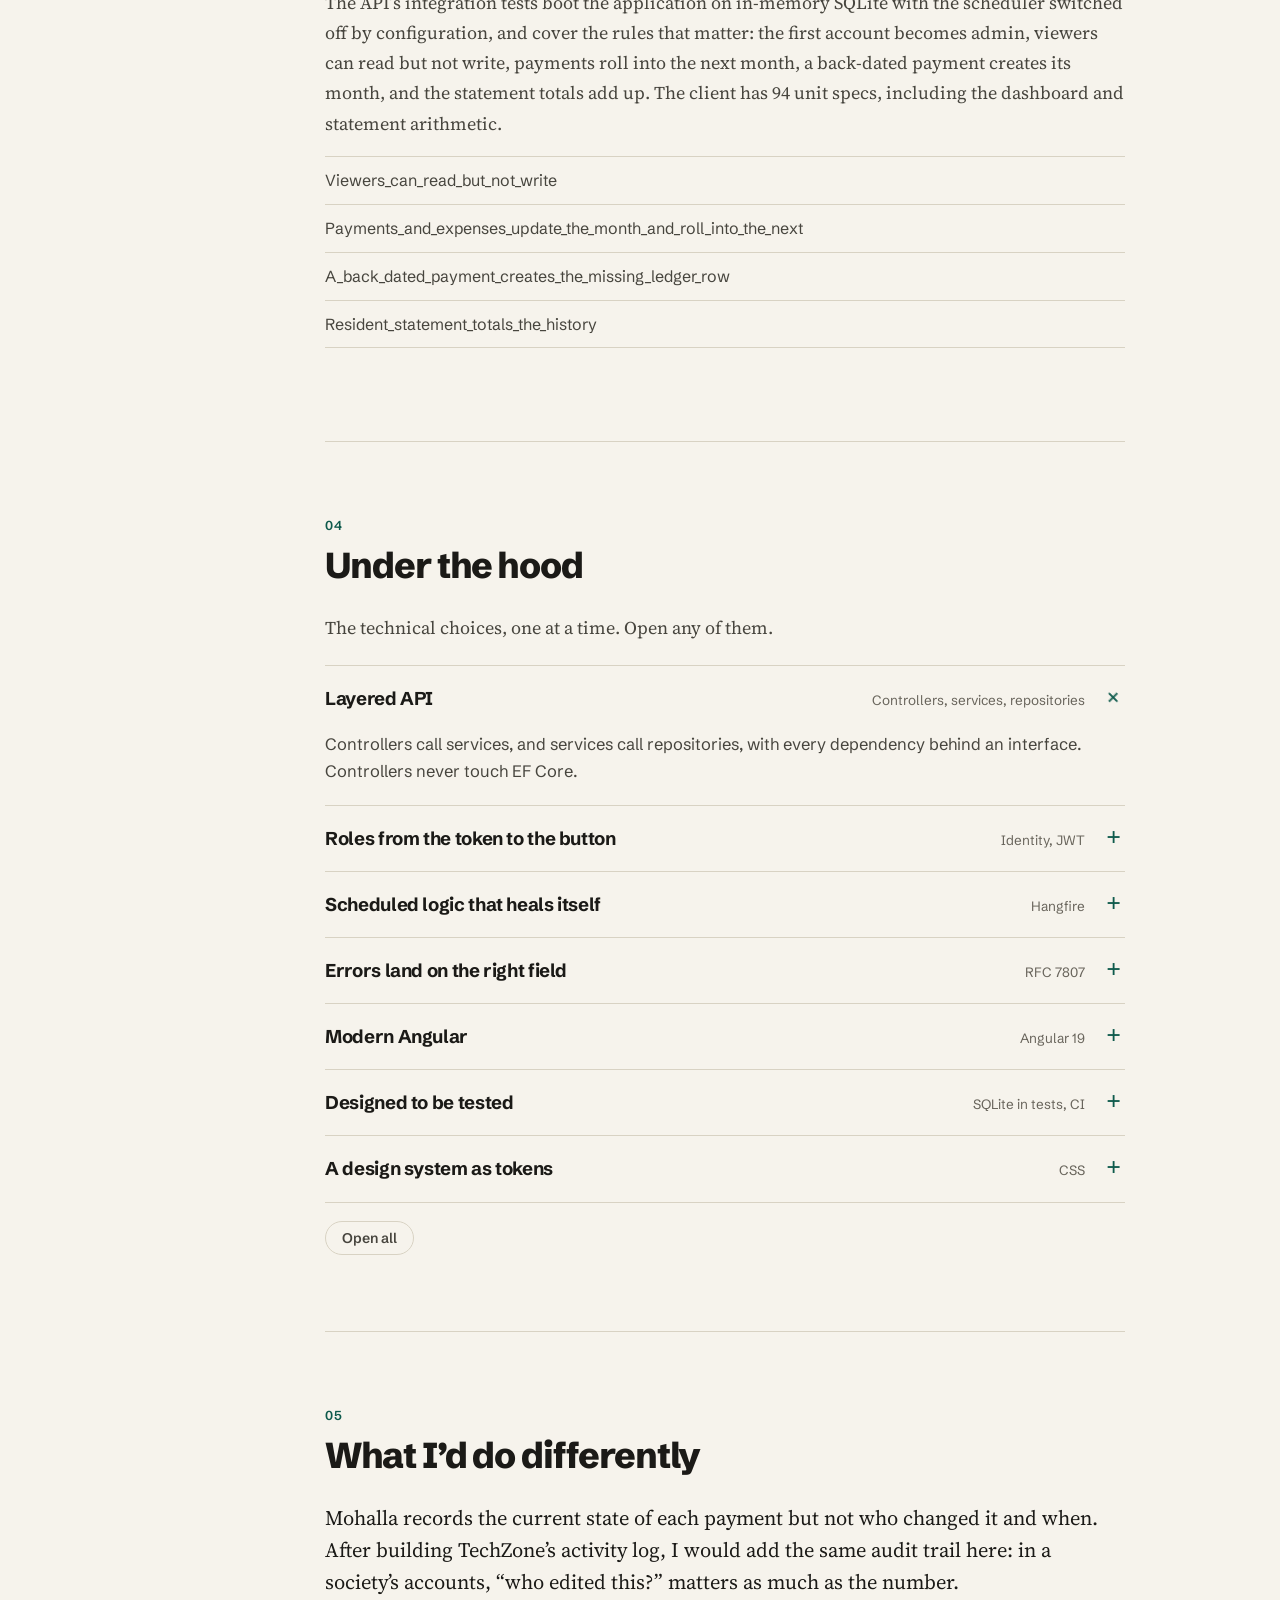
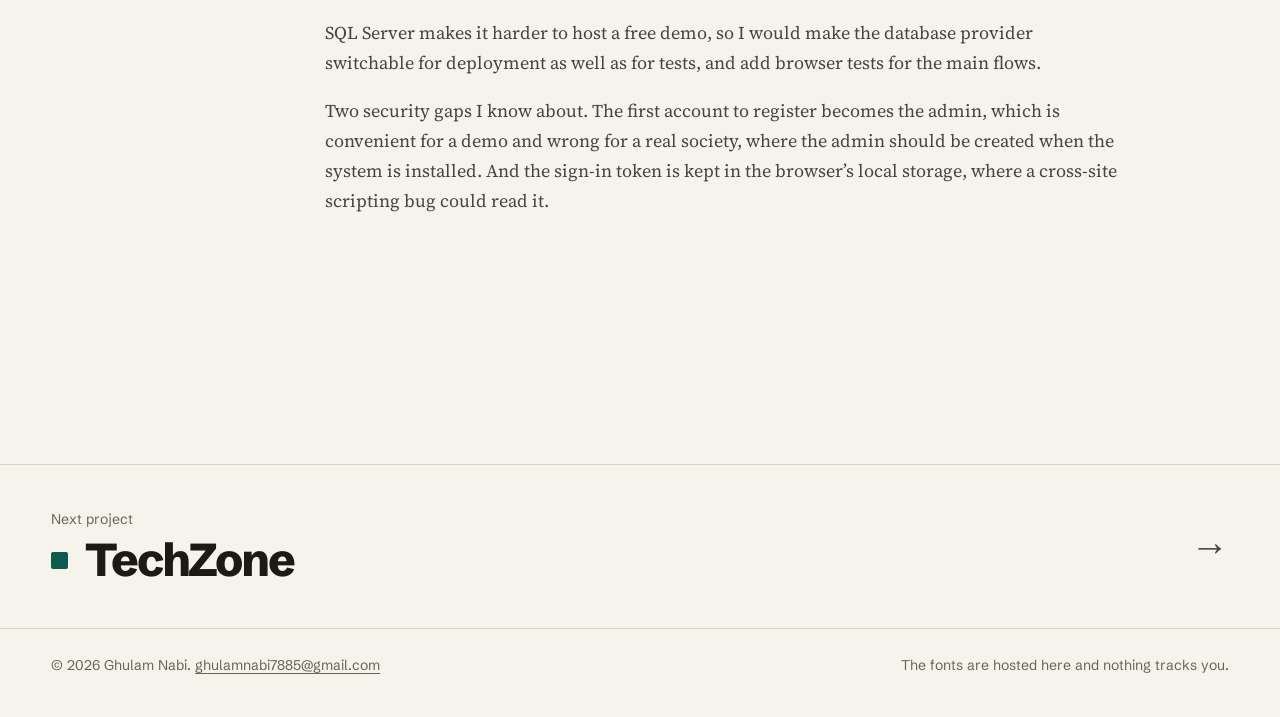
==== commit f2c18a98: "Reposition toward secure software; add a security section The home page now leads with software secu" ====
--- a/work/mohalla/index.html
+++ b/work/mohalla/index.html
@@ -87,7 +87,8 @@
 </ul></div></section>
     <section aria-labelledby="s3"><h2 id="s3">Under the hood</h2><div class="prose"><div class="tech"><p>The technical choices, one at a time. Open any of them.</p><details open><summary><span>Layered API</span><small>Controllers, services, repositories</small></summary><p>Controllers call services, and services call repositories, with every dependency behind an interface. Controllers never touch EF Core.</p></details><details><summary><span>Roles from the token to the button</span><small>Identity, JWT</small></summary><p>ASP.NET Core Identity with a role claim in the token. <code>[Authorize(Roles = …)]</code> sits on every write, and a structural <code>*appAdminOnly</code> directive hides the same controls in the interface.</p></details><details><summary><span>Scheduled logic that heals itself</span><small>Hangfire</small></summary><p>A Hangfire job opens each month’s ledger row. If a back-dated entry arrives first, the row is created on demand.</p></details><details><summary><span>Errors land on the right field</span><small>RFC 7807</small></summary><p>The API returns RFC 7807 <code>ValidationProblemDetails</code>, and the client puts each message on the matching form field.</p></details><details><summary><span>Modern Angular</span><small>Angular 19</small></summary><p>Standalone components, signals, the new control flow, functional guards and interceptors, and lazy routes. The chart is 60 lines of SVG instead of a charting dependency, and the initial bundle is about 114 kB gzipped.</p></details><details><summary><span>Designed to be tested</span><small>SQLite in tests, CI</small></summary><p>The database provider and the background server are configurable, so the real app boots on SQLite inside the tests. Both suites run on every push, followed by a Docker build of both images.</p></details><details><summary><span>A design system as tokens</span><small>CSS</small></summary><p>One accent, flat surfaces and dense tables. Light and dark come from the same stylesheet.</p></details><p class="tech__all"><button type="button" data-all>Open all</button></p></div></div></section>
     <section aria-labelledby="s4"><h2 id="s4">What I’d do differently</h2><div class="prose"><p>Mohalla records the current state of each payment but not who changed it and when. After building TechZone’s activity log, I would add the same audit trail here: in a society’s accounts, “who edited this?” matters as much as the number.</p>
-<p>SQL Server makes it harder to host a free demo, so I would make the database provider switchable for deployment as well as for tests, and add browser tests for the main flows.</p></div></section>
+<p>SQL Server makes it harder to host a free demo, so I would make the database provider switchable for deployment as well as for tests, and add browser tests for the main flows.</p>
+<p>Two security gaps I know about. The first account to register becomes the admin, which is convenient for a demo and wrong for a real society, where the admin should be created when the system is installed. And the sign-in token is kept in the browser’s local storage, where a cross-site scripting bug could read it.</p></div></section>
   </article>
 </main>
 
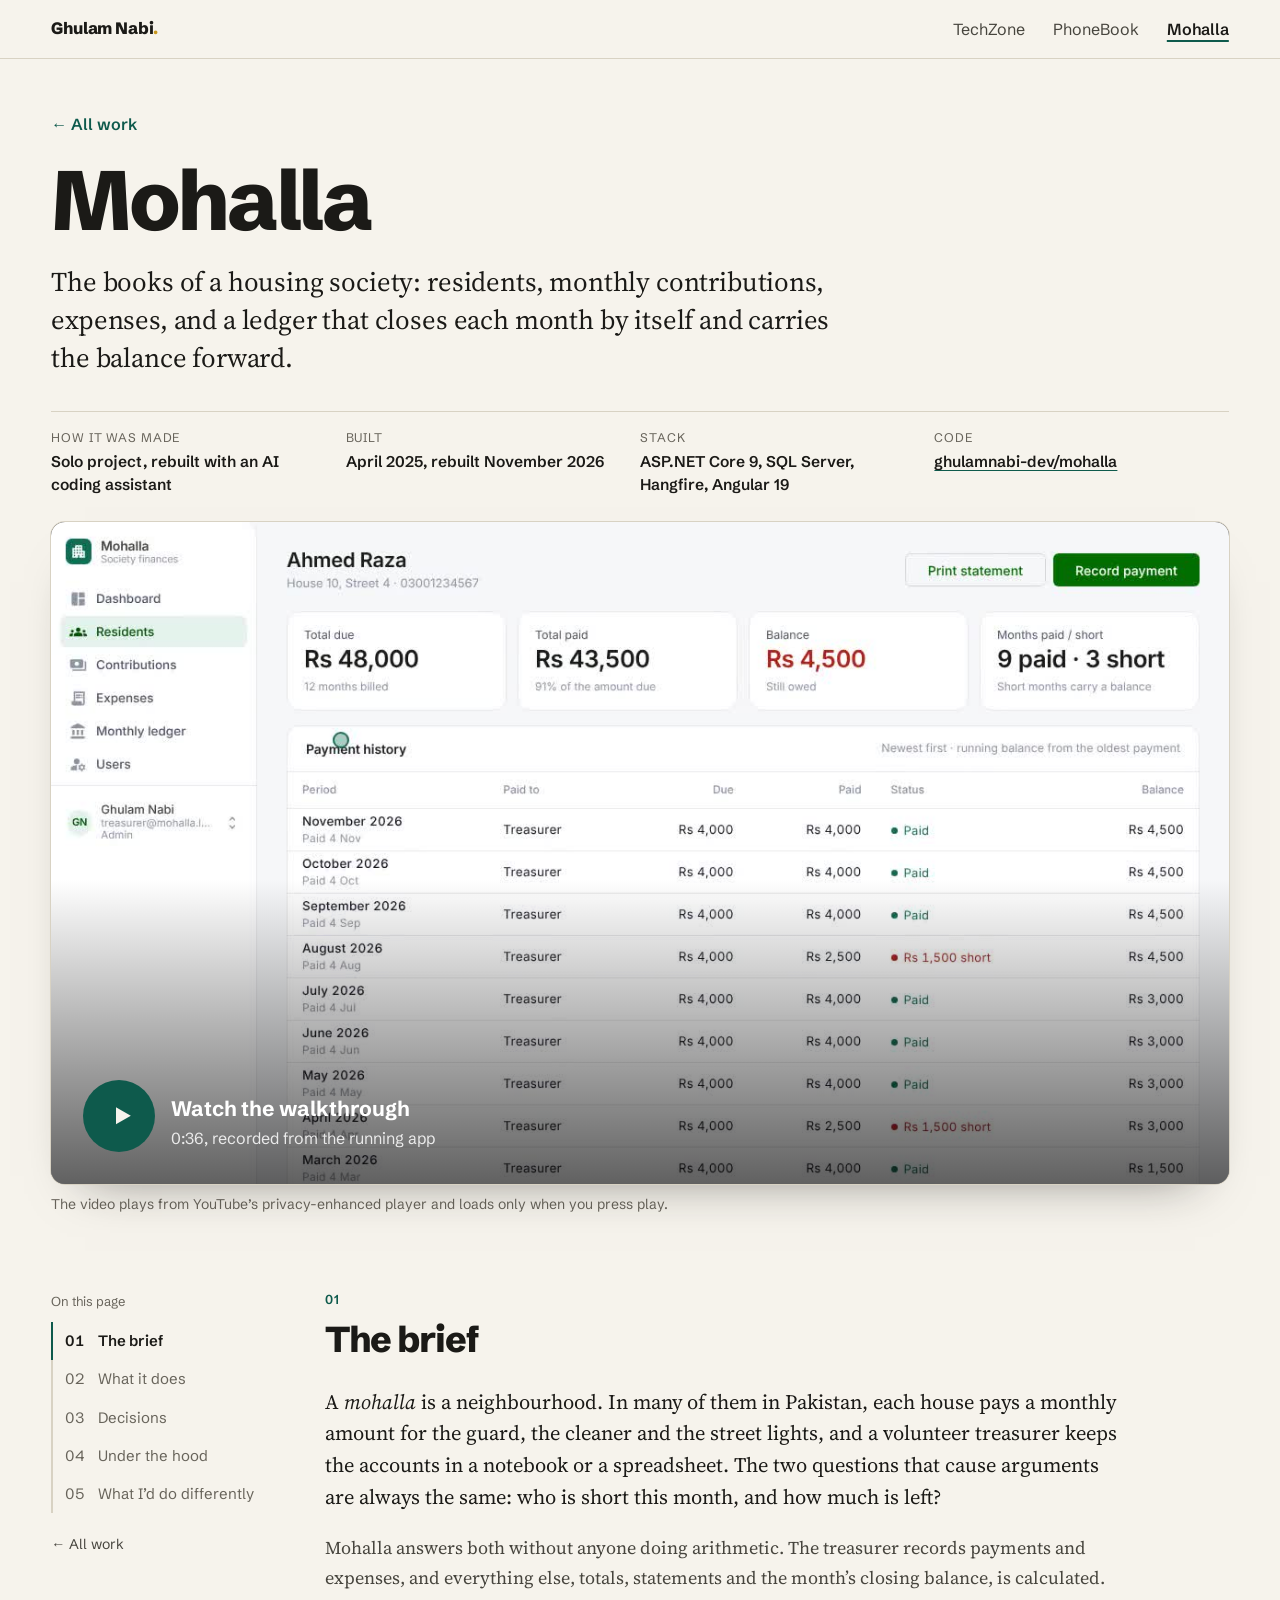
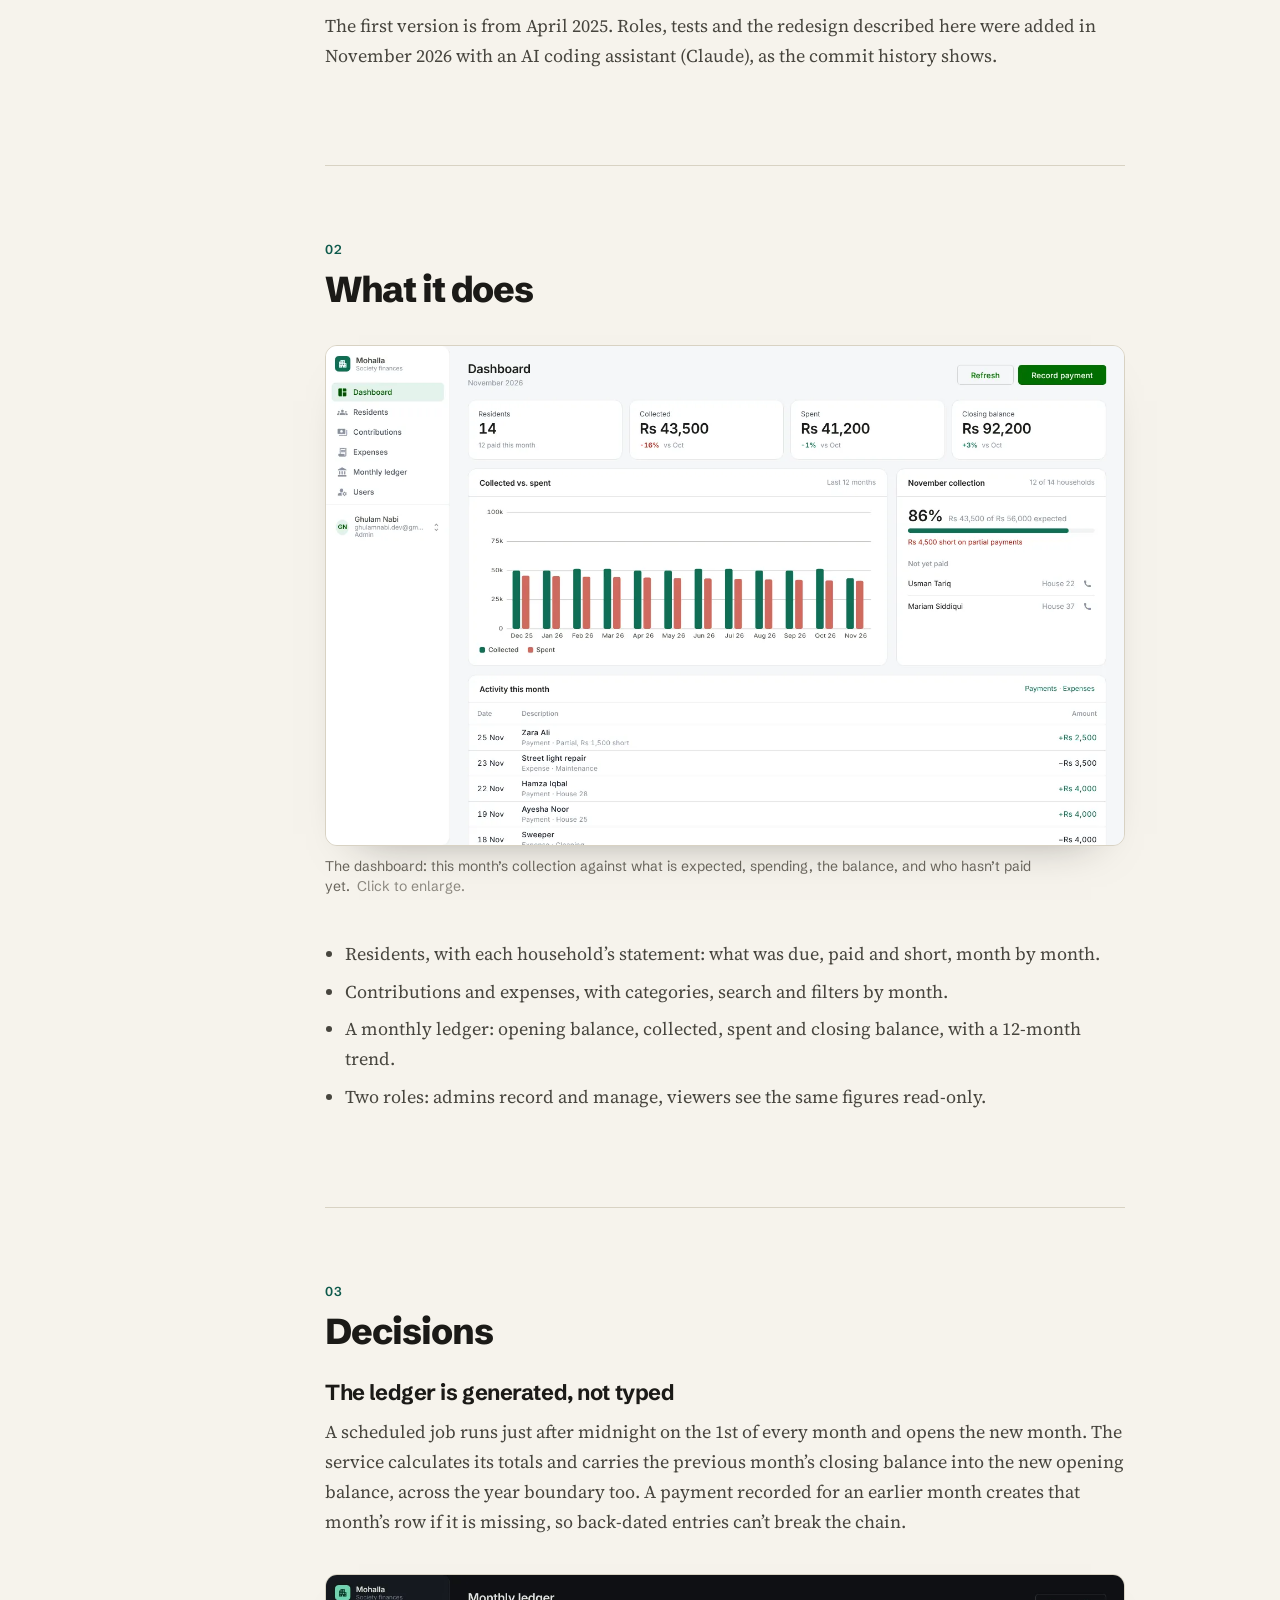
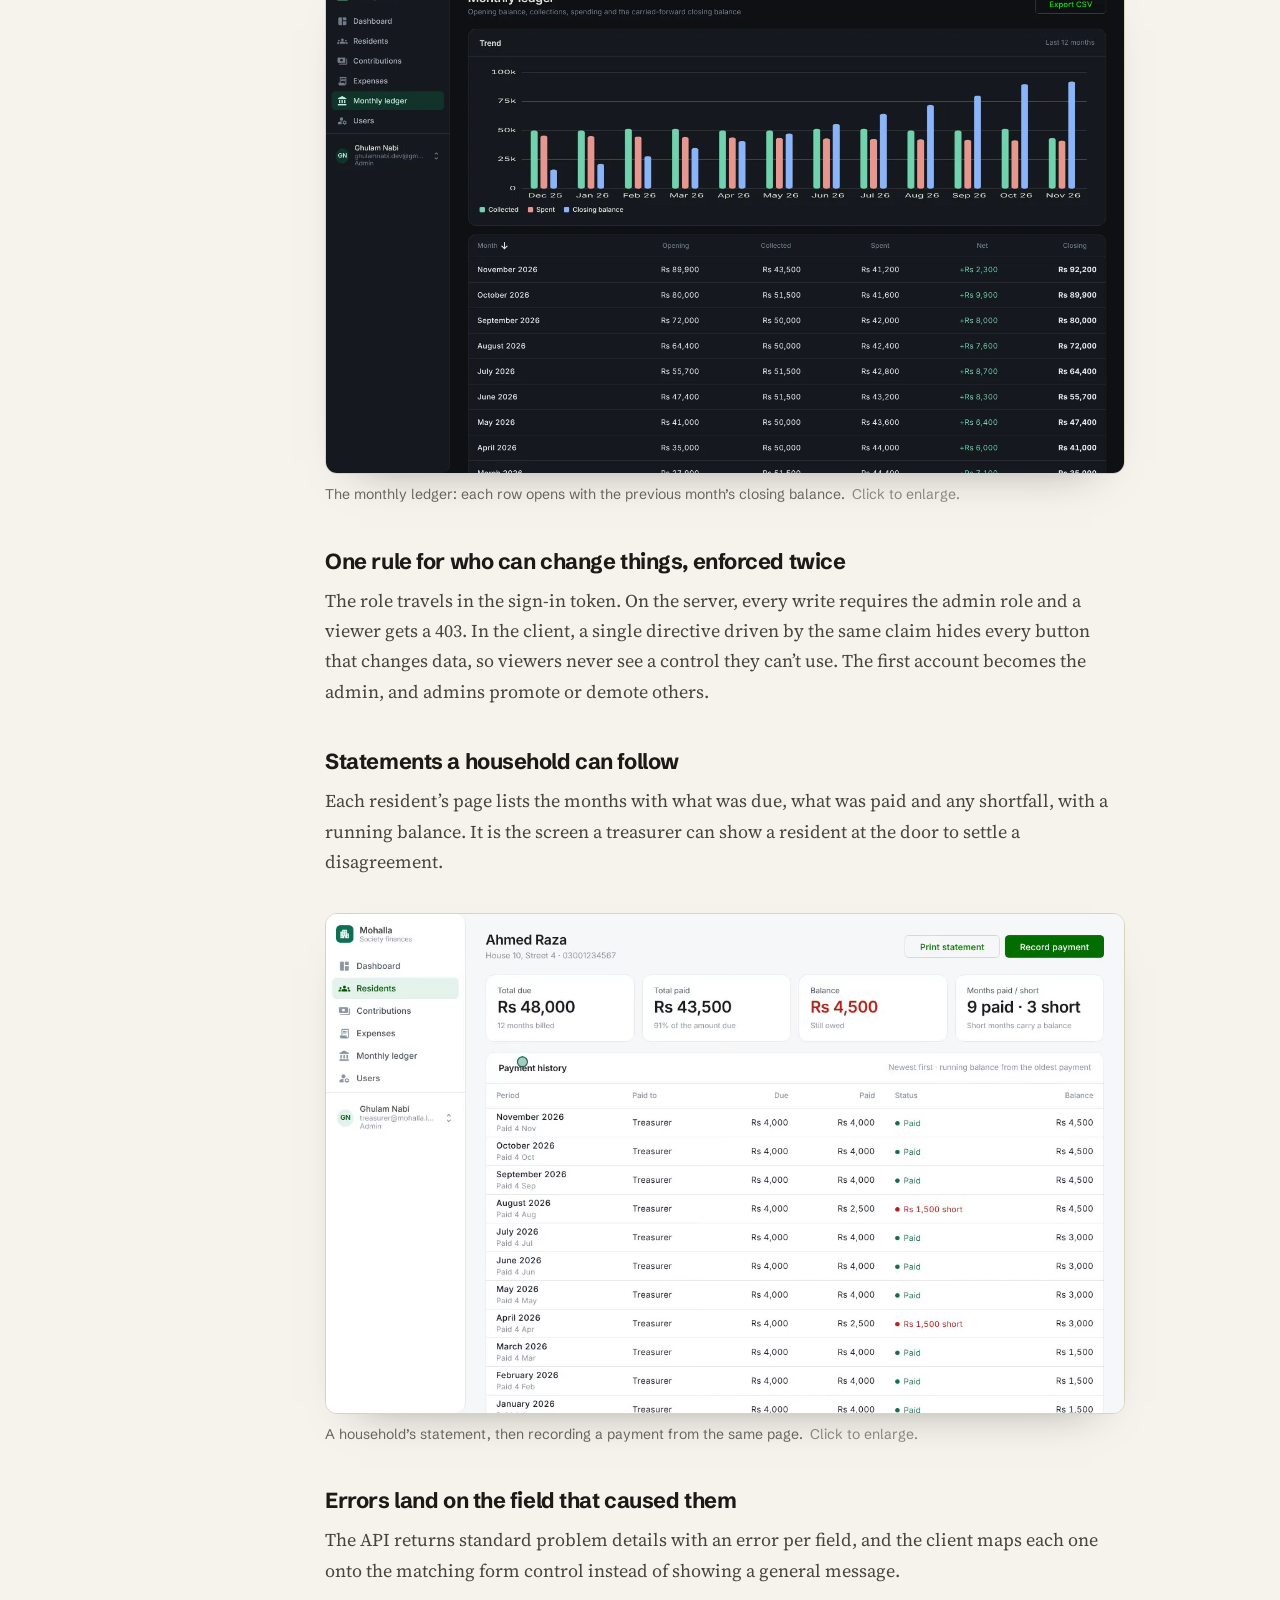
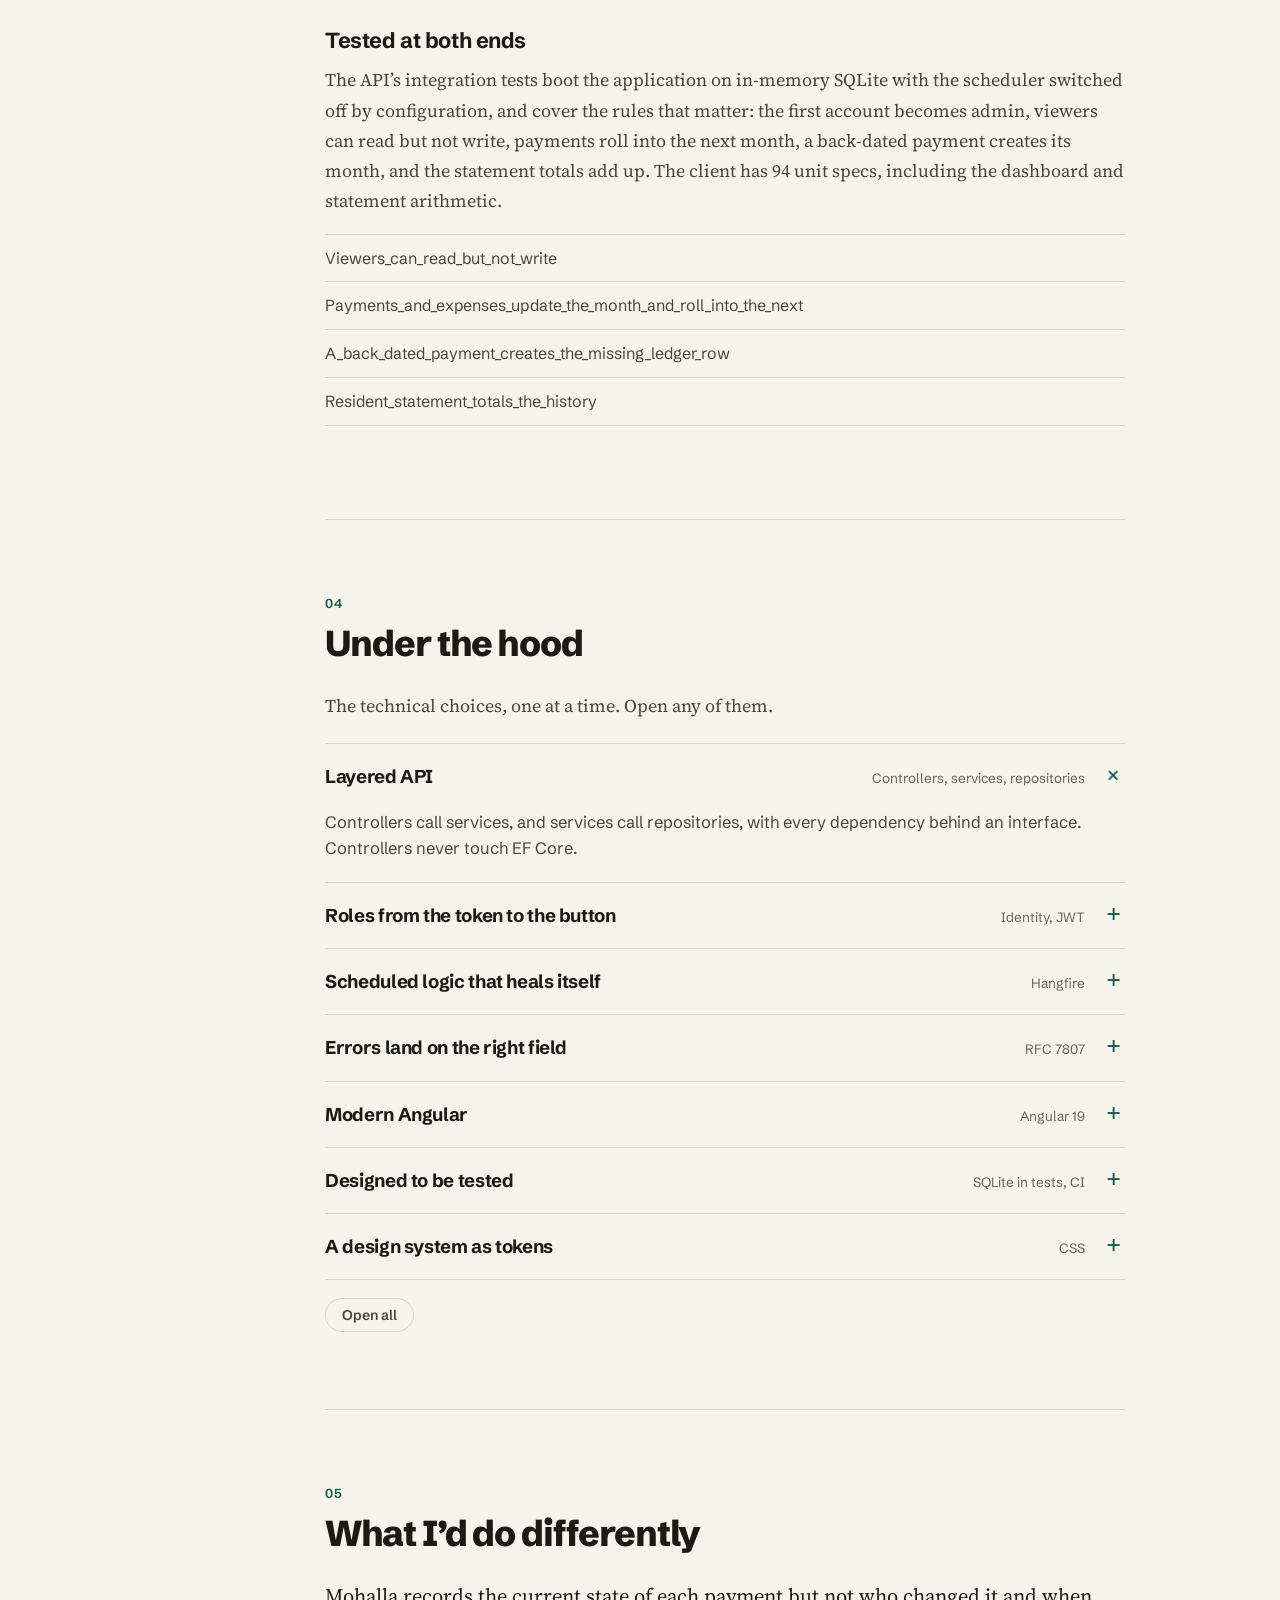
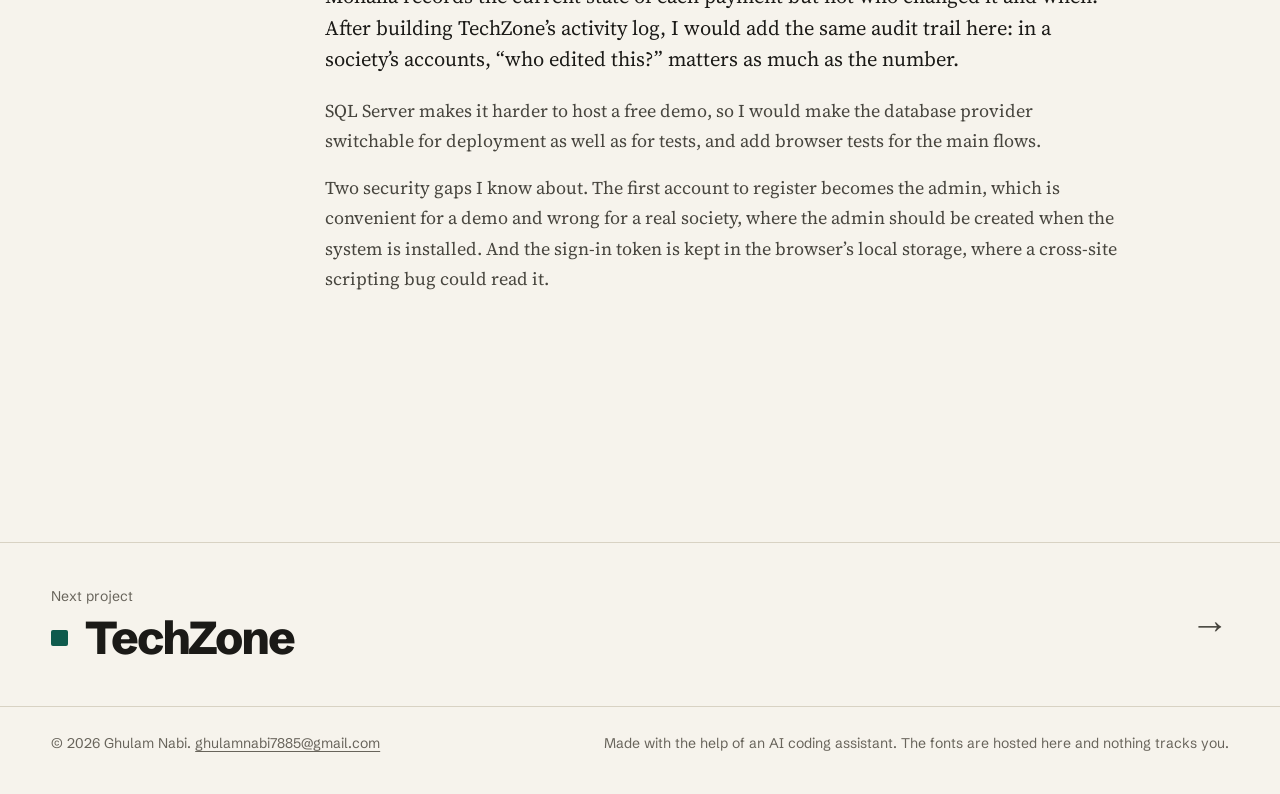
==== commit 3398e4f2: "State how the work was made; correct claims the code and report do not back - Say plainly that the p" ====
--- a/work/mohalla/index.html
+++ b/work/mohalla/index.html
@@ -36,8 +36,8 @@
       <h1><span class="band__mark" aria-hidden="true"></span>Mohalla</h1>
       <p class="lede">The books of a housing society: residents, monthly contributions, expenses, and a ledger that closes each month by itself and carries the balance forward.</p>
       <dl class="case-facts">
-        <div><dt>My part</dt><dd>Everything: API, client, tests and CI</dd></div>
-        <div><dt>Built</dt><dd>2025 to 2026</dd></div>
+        <div><dt>How it was made</dt><dd>Solo project, rebuilt with an AI coding assistant</dd></div>
+        <div><dt>Built</dt><dd>April 2025, rebuilt November 2026</dd></div>
         <div><dt>Stack</dt><dd>ASP.NET Core 9, SQL Server, Hangfire, Angular 19</dd></div>
         <div><dt>Code</dt><dd><a href="https://github.com/ghulamnabi-dev/mohalla">ghulamnabi-dev/mohalla</a></dd></div>
       </dl>
@@ -59,7 +59,8 @@
 
   <article class="article case-wrap">
     <section aria-labelledby="s0"><h2 id="s0">The brief</h2><div class="prose"><p>A <em>mohalla</em> is a neighbourhood. In many of them in Pakistan, each house pays a monthly amount for the guard, the cleaner and the street lights, and a volunteer treasurer keeps the accounts in a notebook or a spreadsheet. The two questions that cause arguments are always the same: who is short this month, and how much is left?</p>
-<p>Mohalla answers both without anyone doing arithmetic. The treasurer records payments and expenses, and everything else, totals, statements and the month’s closing balance, is calculated.</p></div></section>
+<p>Mohalla answers both without anyone doing arithmetic. The treasurer records payments and expenses, and everything else, totals, statements and the month’s closing balance, is calculated.</p>
+<p>The first version is from April 2025. Roles, tests and the redesign described here were added in November 2026 with an AI coding assistant (Claude), as the commit history shows.</p></div></section>
     <section aria-labelledby="s1"><h2 id="s1">What it does</h2><div class="prose"><figure class="shot"><img src="../../img/mohalla/02-dashboard.webp" alt="Mohalla dashboard with totals, a chart and the households yet to pay" loading="lazy" decoding="async"><figcaption>The dashboard: this month’s collection against what is expected, spending, the balance, and who hasn’t paid yet.</figcaption></figure>
 <ul>
 <li>Residents, with each household’s statement: what was due, paid and short, month by month.</li>
@@ -99,7 +100,7 @@
 <footer class="foot">
   <div class="wrap">
     <span>© 2026 Ghulam Nabi. <a href="mailto:ghulamnabi7885@gmail.com">ghulamnabi7885@gmail.com</a></span>
-    <span>The fonts are hosted here and nothing tracks you.</span>
+    <span>Made with the help of an AI coding assistant. The fonts are hosted here and nothing tracks you.</span>
   </div>
 </footer>
 <script src="../../js/site.js" defer></script>
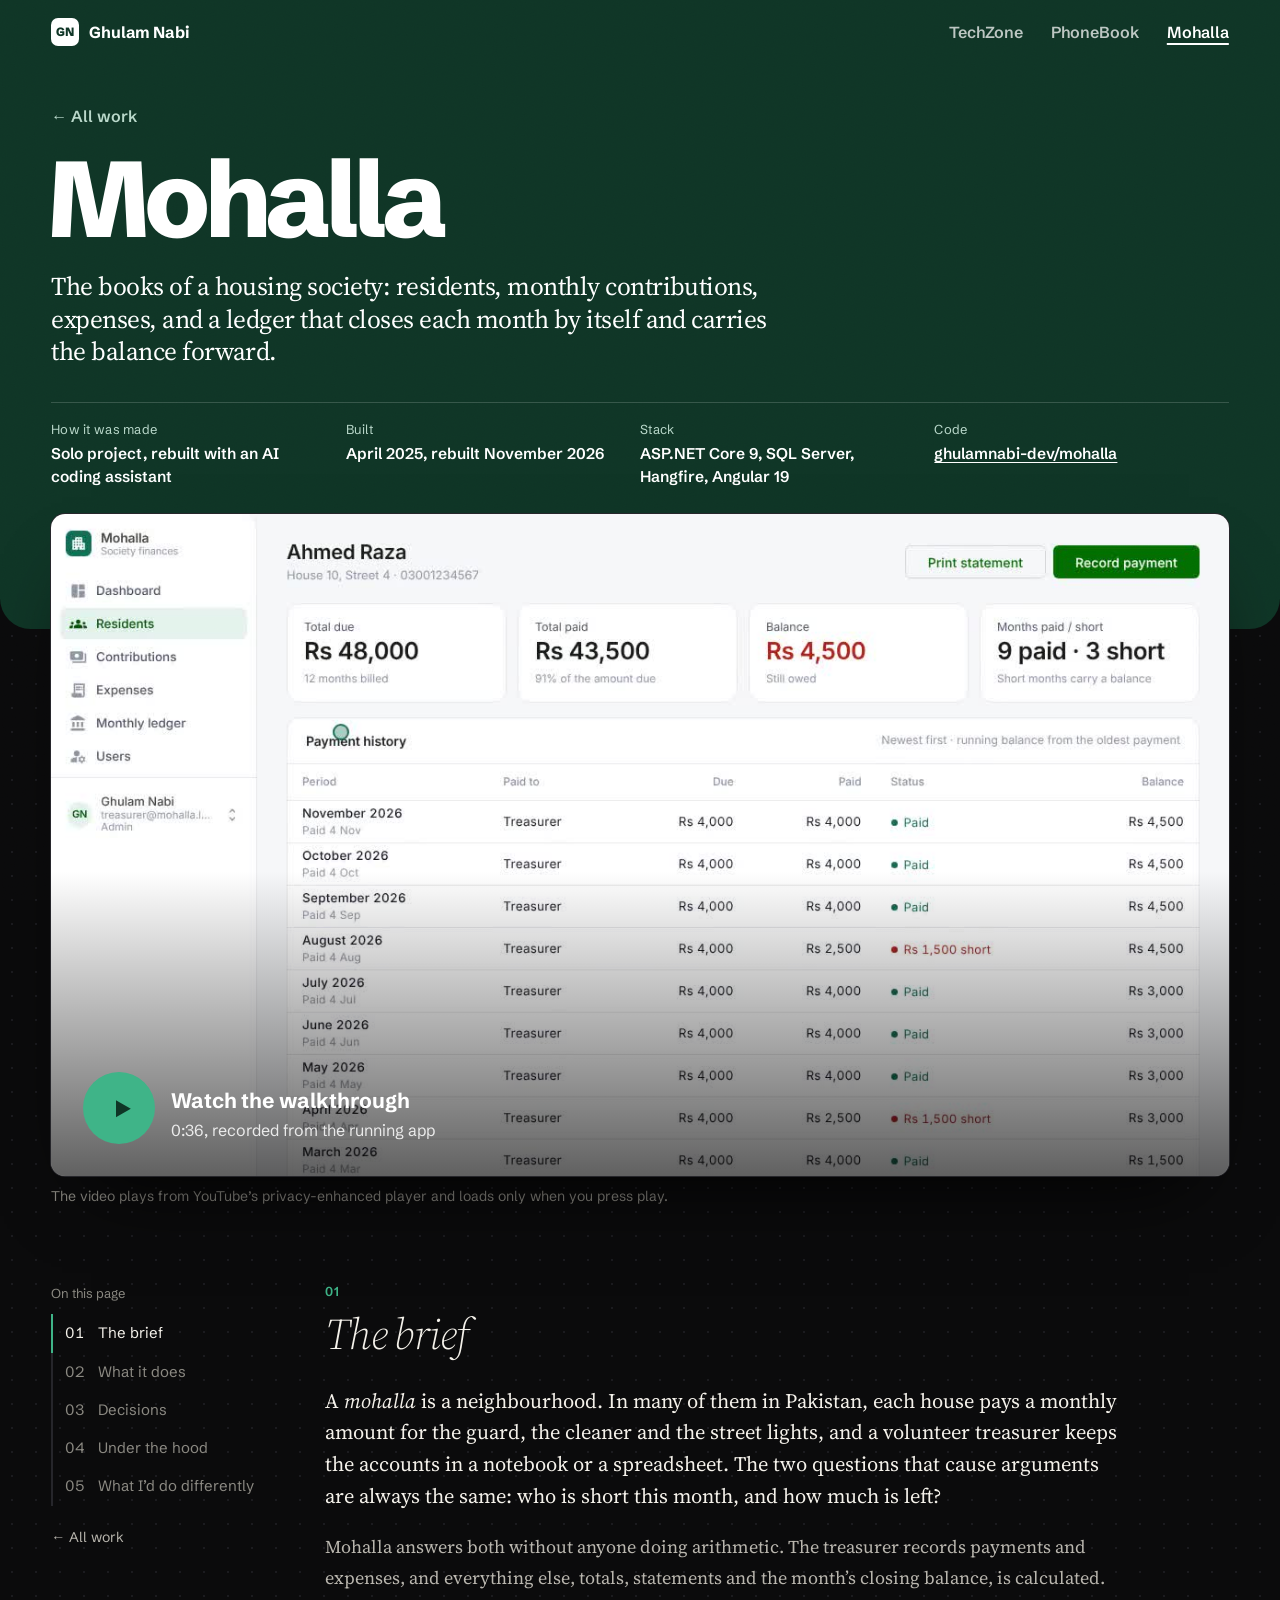
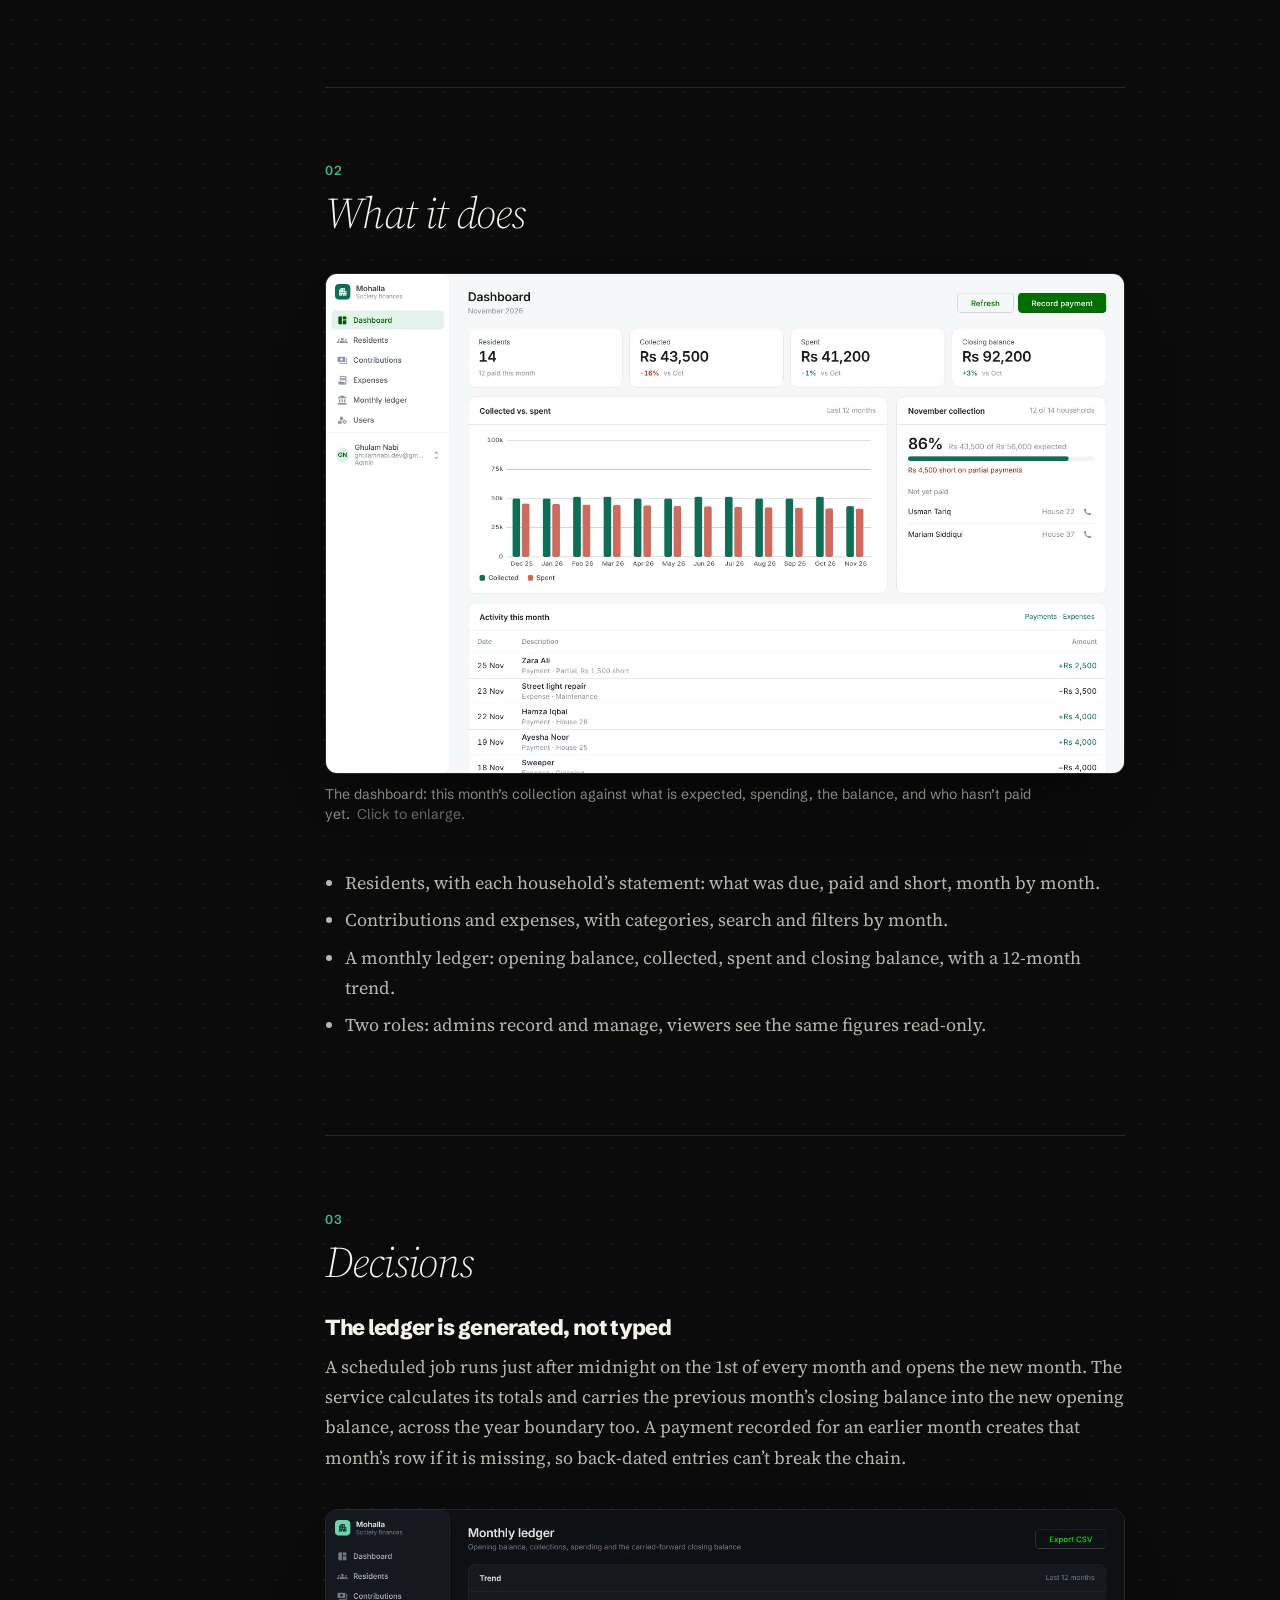
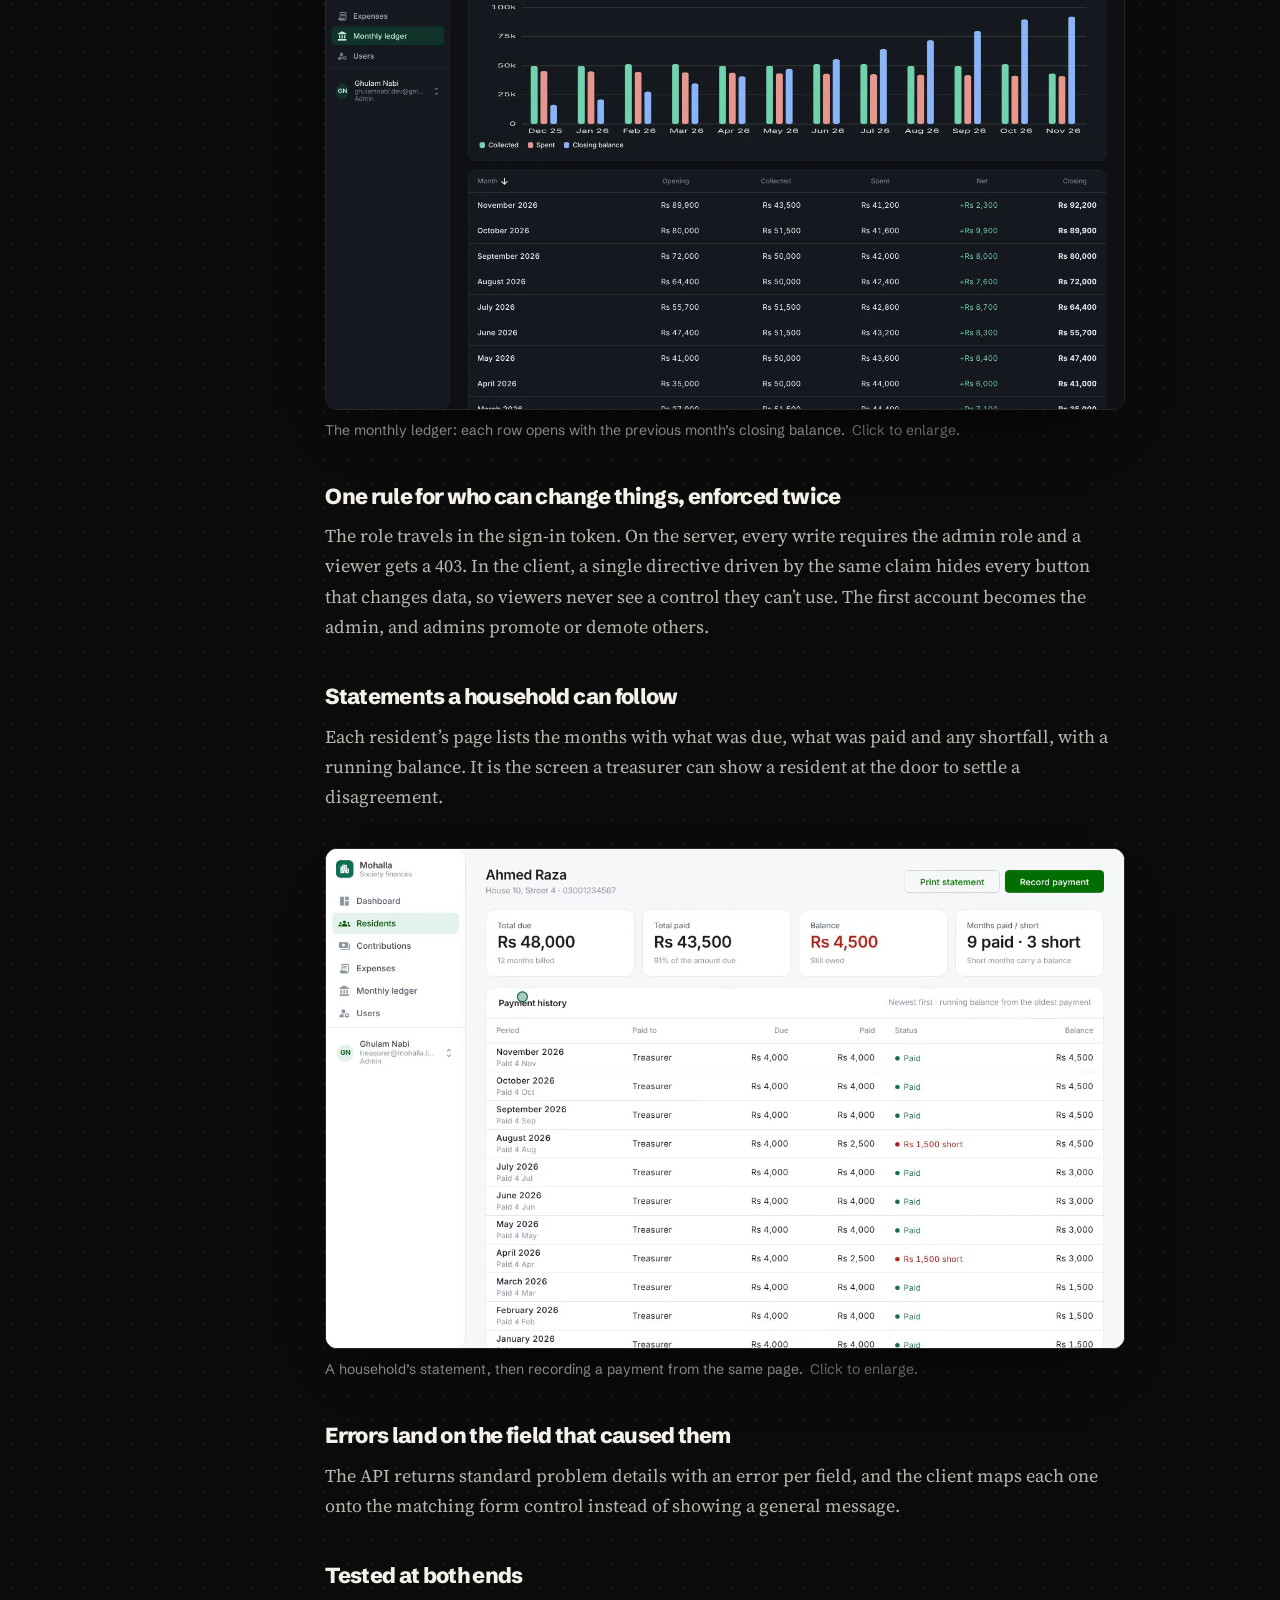
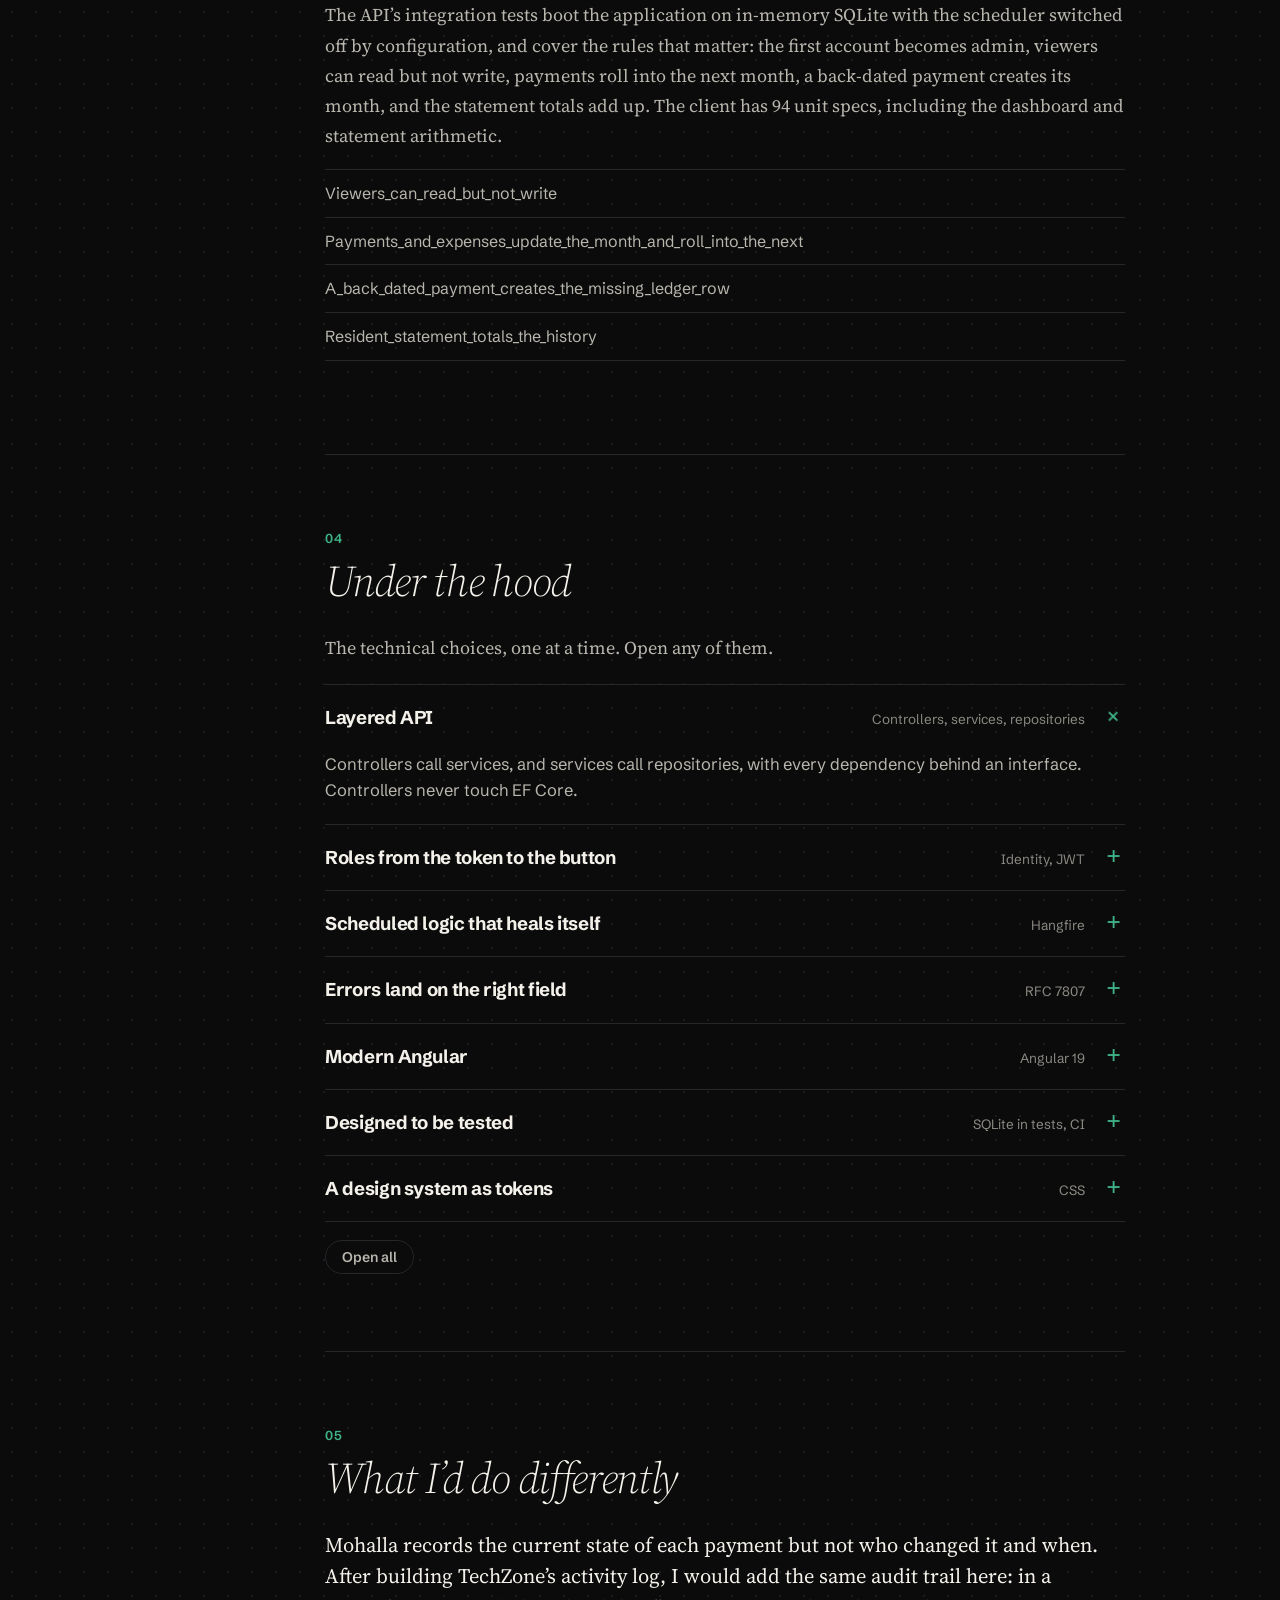
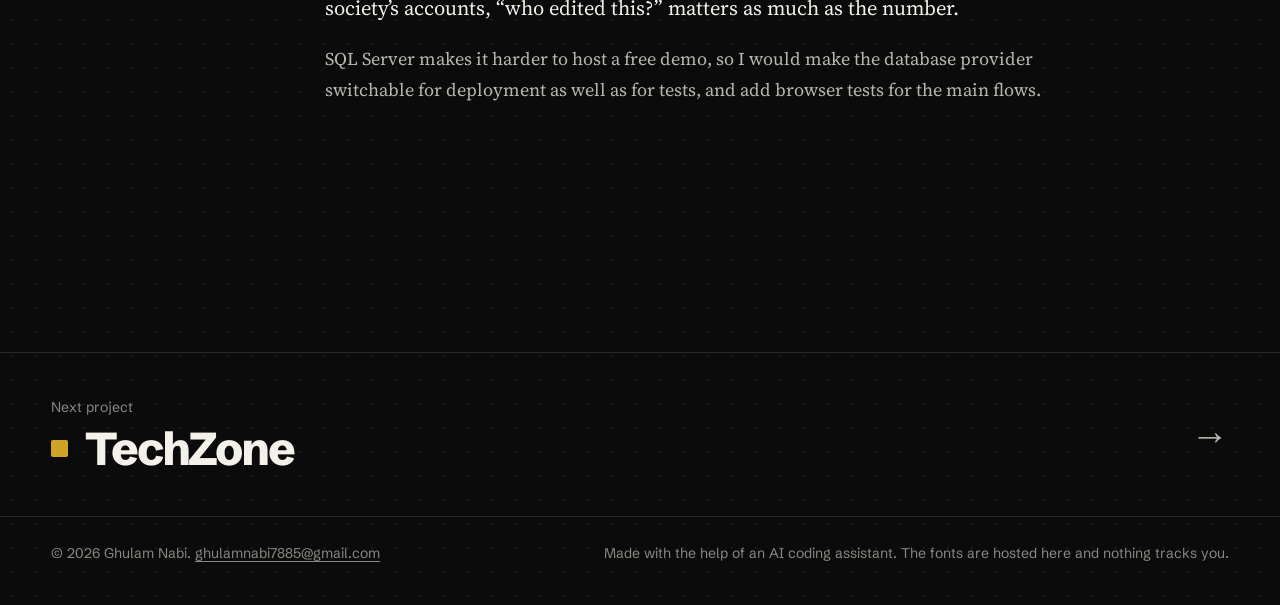
==== commit f7bb0afe: "Engineering site: correct authorship and results claims; remove the flood report Brings this branch " ====
--- a/work/mohalla/index.html
+++ b/work/mohalla/index.html
@@ -5,7 +5,7 @@
 <meta name="viewport" content="width=device-width, initial-scale=1">
 <title>Mohalla, housing-society finances: case study by Ghulam Nabi</title>
 <meta name="description" content="How Mohalla works: a monthly ledger generated by a scheduled job, admin and viewer roles enforced in the API and the interface, and resident statements. ASP.NET Core 9, Angular 19, SQL Server.">
-<meta name="color-scheme" content="light dark">
+<meta name="color-scheme" content="dark">
 <meta property="og:title" content="Mohalla: case study">
 <meta property="og:description" content="How Mohalla works: a monthly ledger generated by a scheduled job, admin and viewer roles enforced in the API and the interface, and resident statements. ASP.NET Core 9, Angular 19, SQL Server.">
 <meta property="og:image" content="https://ghulamnabi-dev.github.io/img/og-mohalla.png">
@@ -15,7 +15,6 @@
 <link rel="preload" href="../../fonts/schibsted-grotesk-latin-wght-normal.woff2" as="font" type="font/woff2" crossorigin>
 <link rel="stylesheet" href="../../css/site.css">
 <link rel="stylesheet" href="../../css/case.css">
-<link rel="stylesheet" href="../../css/case-academic.css">
 </head>
 <body>
 <a class="skip" href="#case">Skip to the case study</a>
@@ -59,8 +58,7 @@
 
   <article class="article case-wrap">
     <section aria-labelledby="s0"><h2 id="s0">The brief</h2><div class="prose"><p>A <em>mohalla</em> is a neighbourhood. In many of them in Pakistan, each house pays a monthly amount for the guard, the cleaner and the street lights, and a volunteer treasurer keeps the accounts in a notebook or a spreadsheet. The two questions that cause arguments are always the same: who is short this month, and how much is left?</p>
-<p>Mohalla answers both without anyone doing arithmetic. The treasurer records payments and expenses, and everything else, totals, statements and the month’s closing balance, is calculated.</p>
-<p>The first version is from April 2025. Roles, tests and the redesign described here were added in November 2026 with an AI coding assistant (Claude), as the commit history shows.</p></div></section>
+<p>Mohalla answers both without anyone doing arithmetic. The treasurer records payments and expenses, and everything else, totals, statements and the month’s closing balance, is calculated.</p></div></section>
     <section aria-labelledby="s1"><h2 id="s1">What it does</h2><div class="prose"><figure class="shot"><img src="../../img/mohalla/02-dashboard.webp" alt="Mohalla dashboard with totals, a chart and the households yet to pay" loading="lazy" decoding="async"><figcaption>The dashboard: this month’s collection against what is expected, spending, the balance, and who hasn’t paid yet.</figcaption></figure>
 <ul>
 <li>Residents, with each household’s statement: what was due, paid and short, month by month.</li>
@@ -88,8 +86,7 @@
 </ul></div></section>
     <section aria-labelledby="s3"><h2 id="s3">Under the hood</h2><div class="prose"><div class="tech"><p>The technical choices, one at a time. Open any of them.</p><details open><summary><span>Layered API</span><small>Controllers, services, repositories</small></summary><p>Controllers call services, and services call repositories, with every dependency behind an interface. Controllers never touch EF Core.</p></details><details><summary><span>Roles from the token to the button</span><small>Identity, JWT</small></summary><p>ASP.NET Core Identity with a role claim in the token. <code>[Authorize(Roles = …)]</code> sits on every write, and a structural <code>*appAdminOnly</code> directive hides the same controls in the interface.</p></details><details><summary><span>Scheduled logic that heals itself</span><small>Hangfire</small></summary><p>A Hangfire job opens each month’s ledger row. If a back-dated entry arrives first, the row is created on demand.</p></details><details><summary><span>Errors land on the right field</span><small>RFC 7807</small></summary><p>The API returns RFC 7807 <code>ValidationProblemDetails</code>, and the client puts each message on the matching form field.</p></details><details><summary><span>Modern Angular</span><small>Angular 19</small></summary><p>Standalone components, signals, the new control flow, functional guards and interceptors, and lazy routes. The chart is 60 lines of SVG instead of a charting dependency, and the initial bundle is about 114 kB gzipped.</p></details><details><summary><span>Designed to be tested</span><small>SQLite in tests, CI</small></summary><p>The database provider and the background server are configurable, so the real app boots on SQLite inside the tests. Both suites run on every push, followed by a Docker build of both images.</p></details><details><summary><span>A design system as tokens</span><small>CSS</small></summary><p>One accent, flat surfaces and dense tables. Light and dark come from the same stylesheet.</p></details><p class="tech__all"><button type="button" data-all>Open all</button></p></div></div></section>
     <section aria-labelledby="s4"><h2 id="s4">What I’d do differently</h2><div class="prose"><p>Mohalla records the current state of each payment but not who changed it and when. After building TechZone’s activity log, I would add the same audit trail here: in a society’s accounts, “who edited this?” matters as much as the number.</p>
-<p>SQL Server makes it harder to host a free demo, so I would make the database provider switchable for deployment as well as for tests, and add browser tests for the main flows.</p>
-<p>Two security gaps I know about. The first account to register becomes the admin, which is convenient for a demo and wrong for a real society, where the admin should be created when the system is installed. And the sign-in token is kept in the browser’s local storage, where a cross-site scripting bug could read it.</p></div></section>
+<p>SQL Server makes it harder to host a free demo, so I would make the database provider switchable for deployment as well as for tests, and add browser tests for the main flows.</p></div></section>
   </article>
 </main>
 
